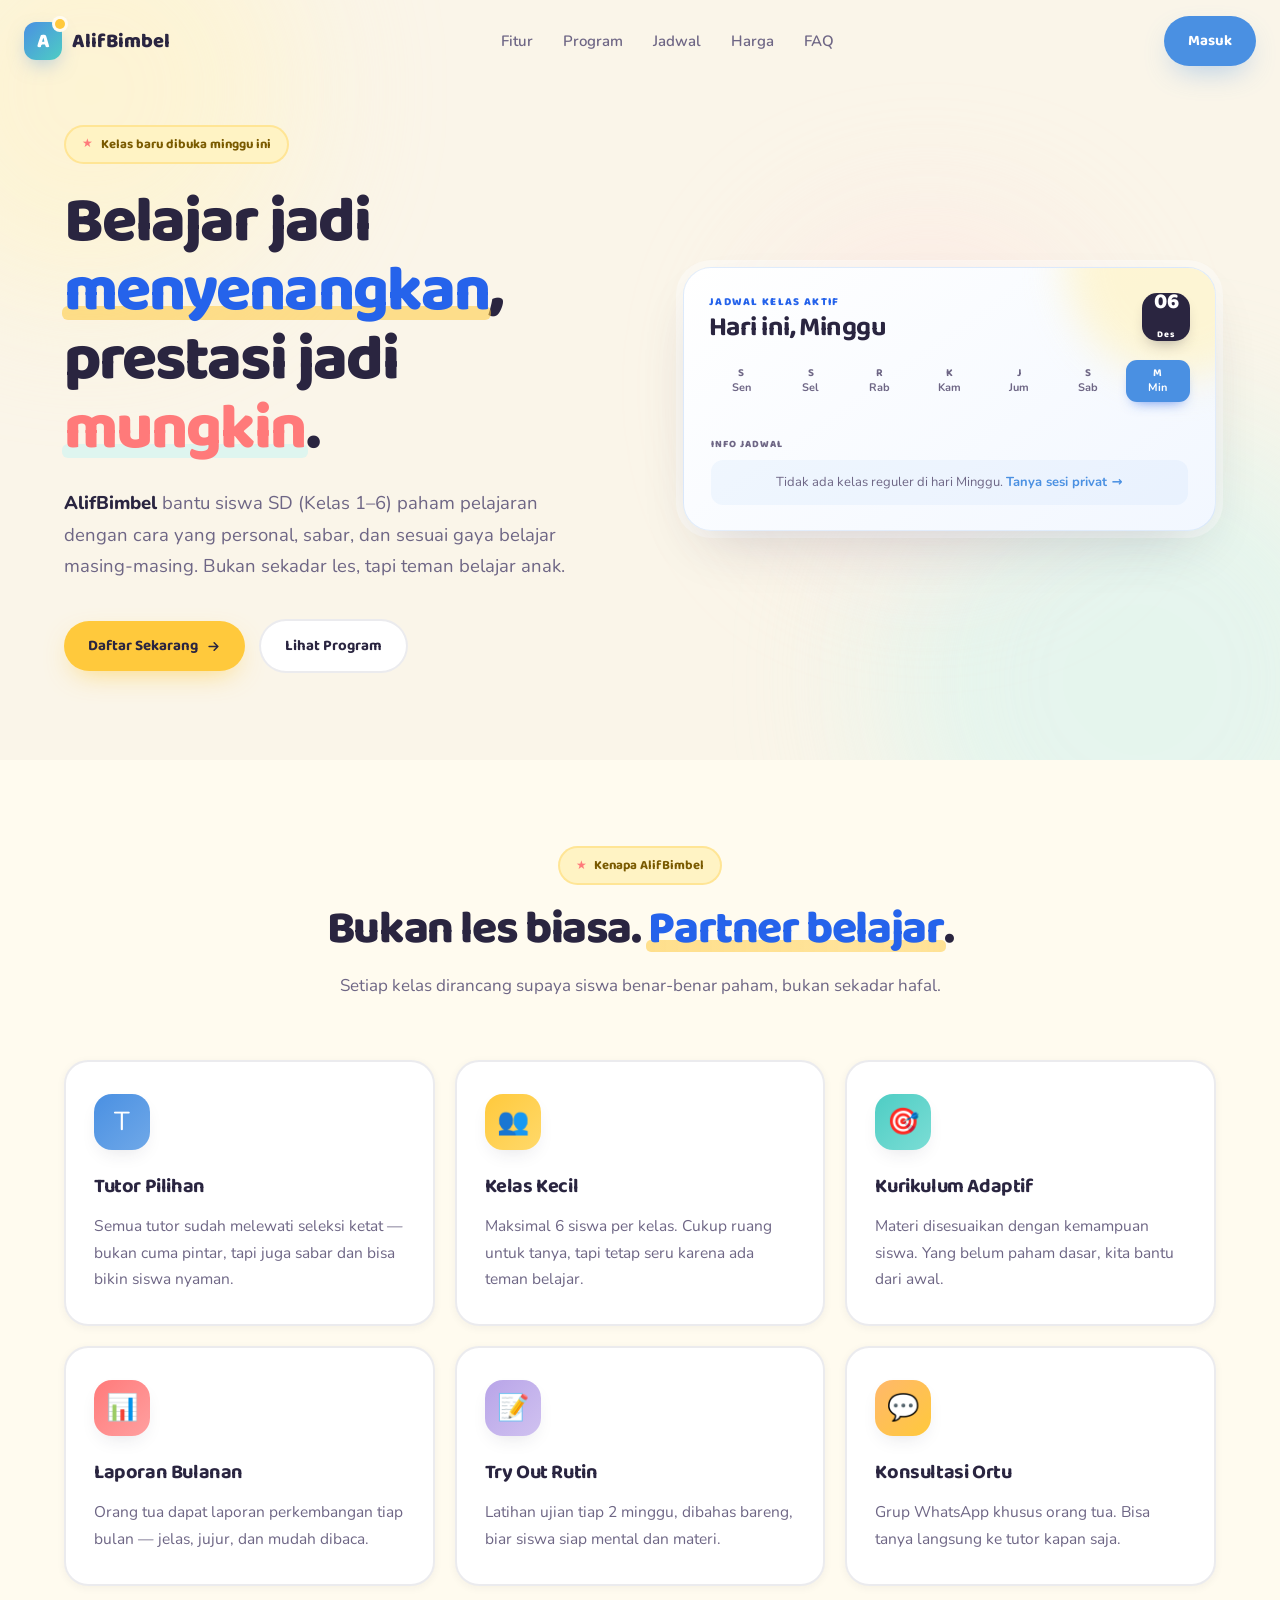
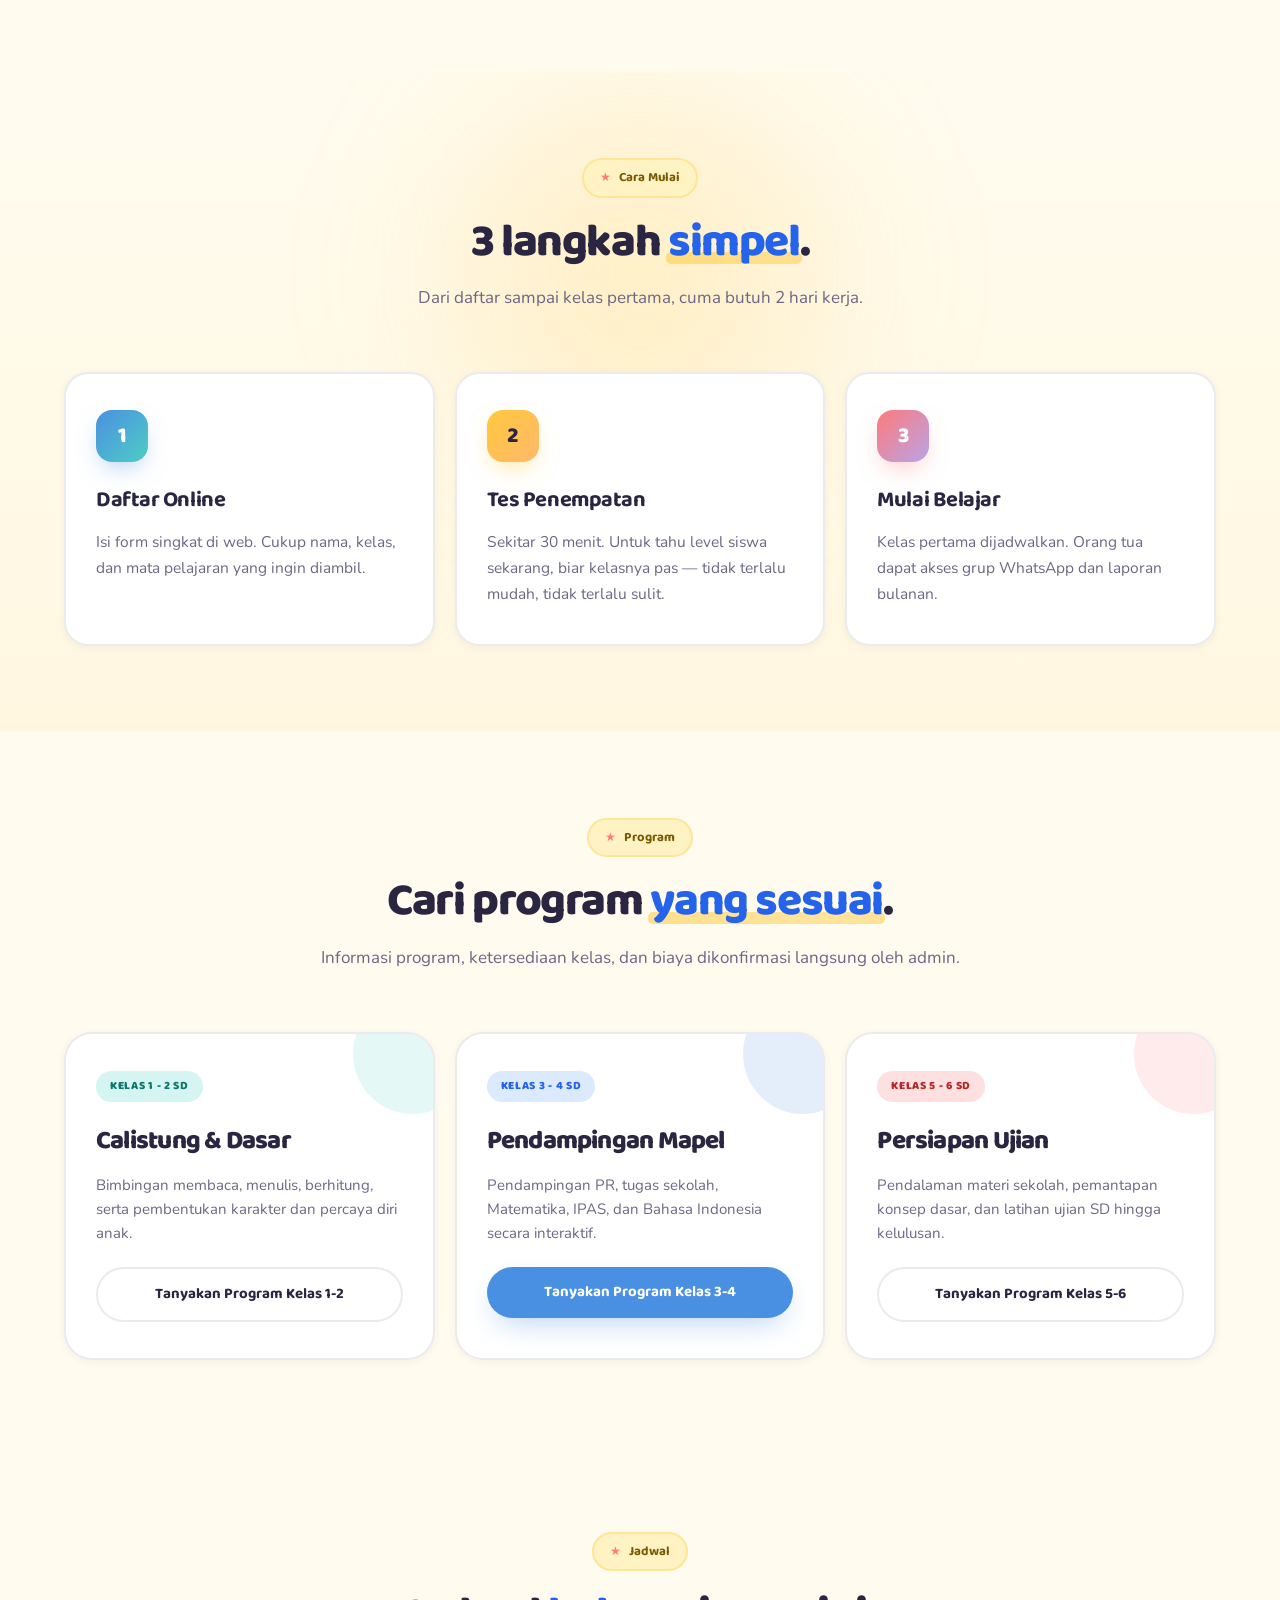
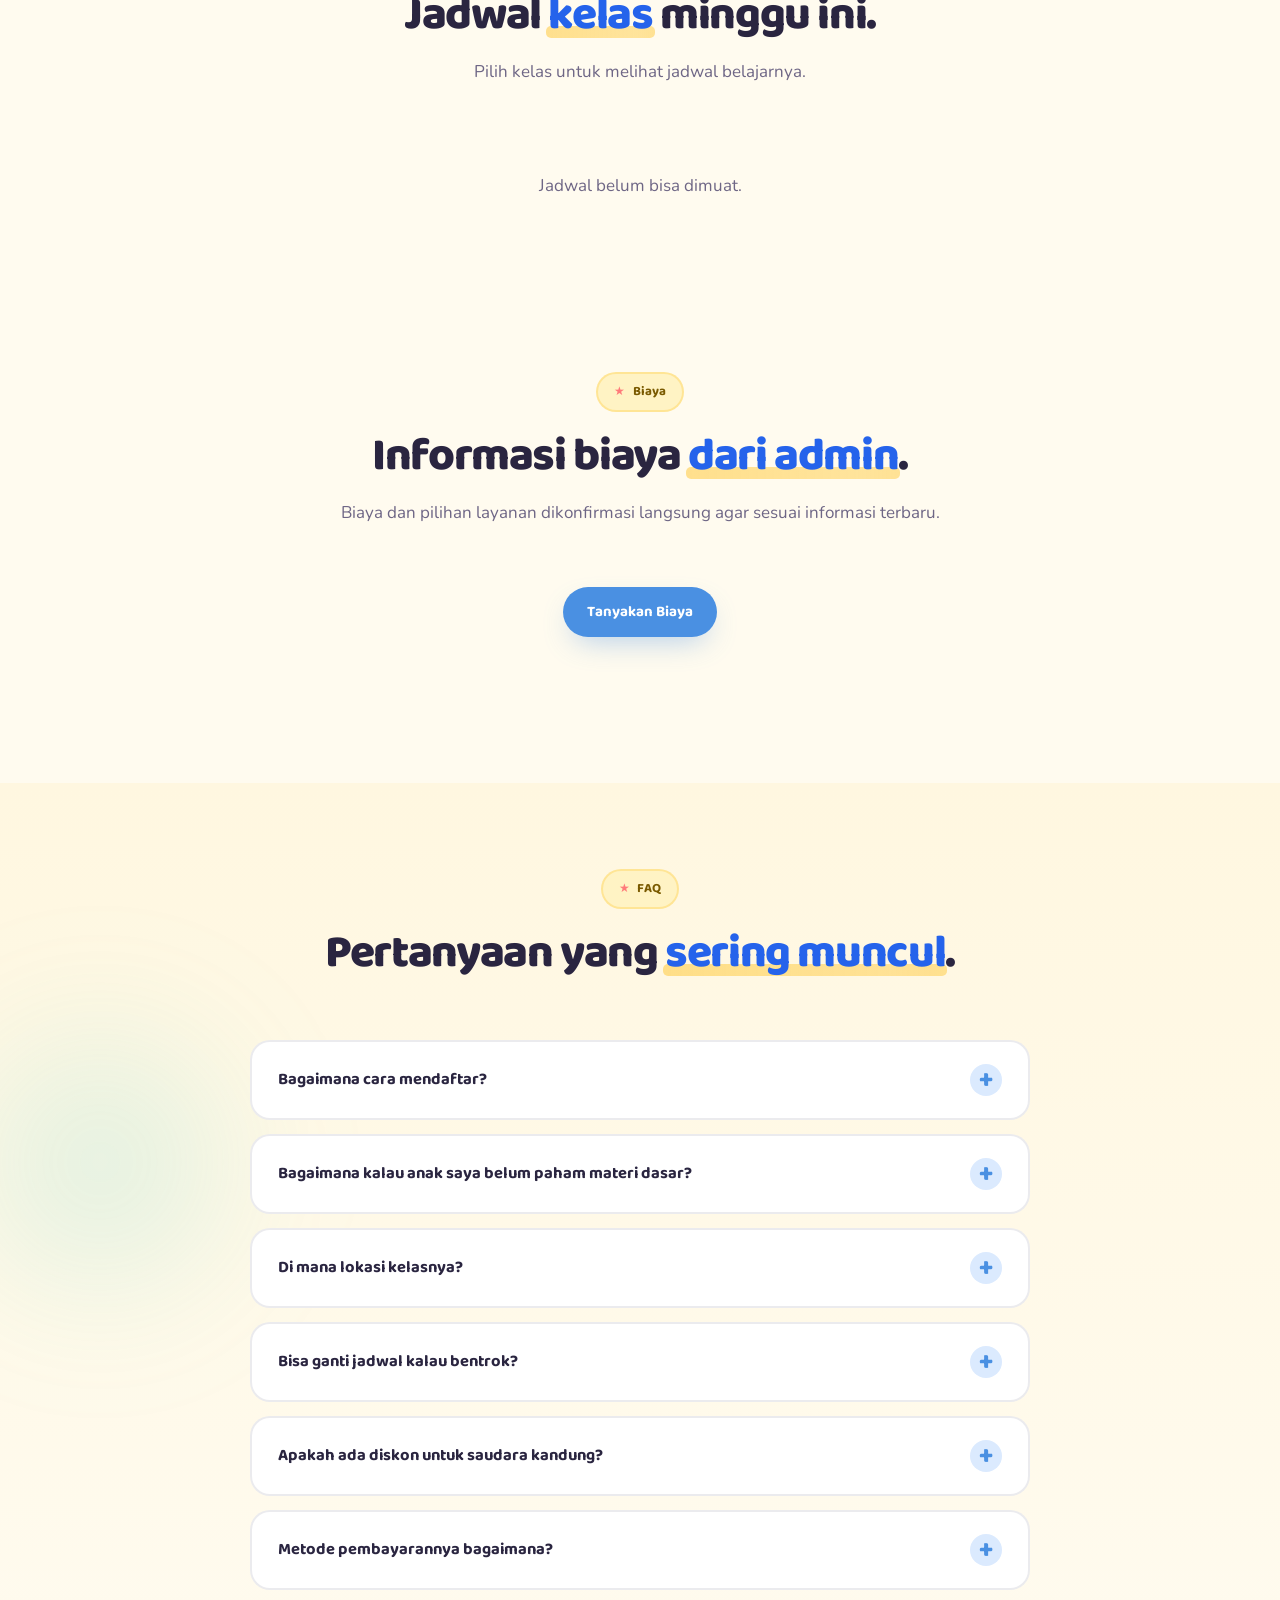
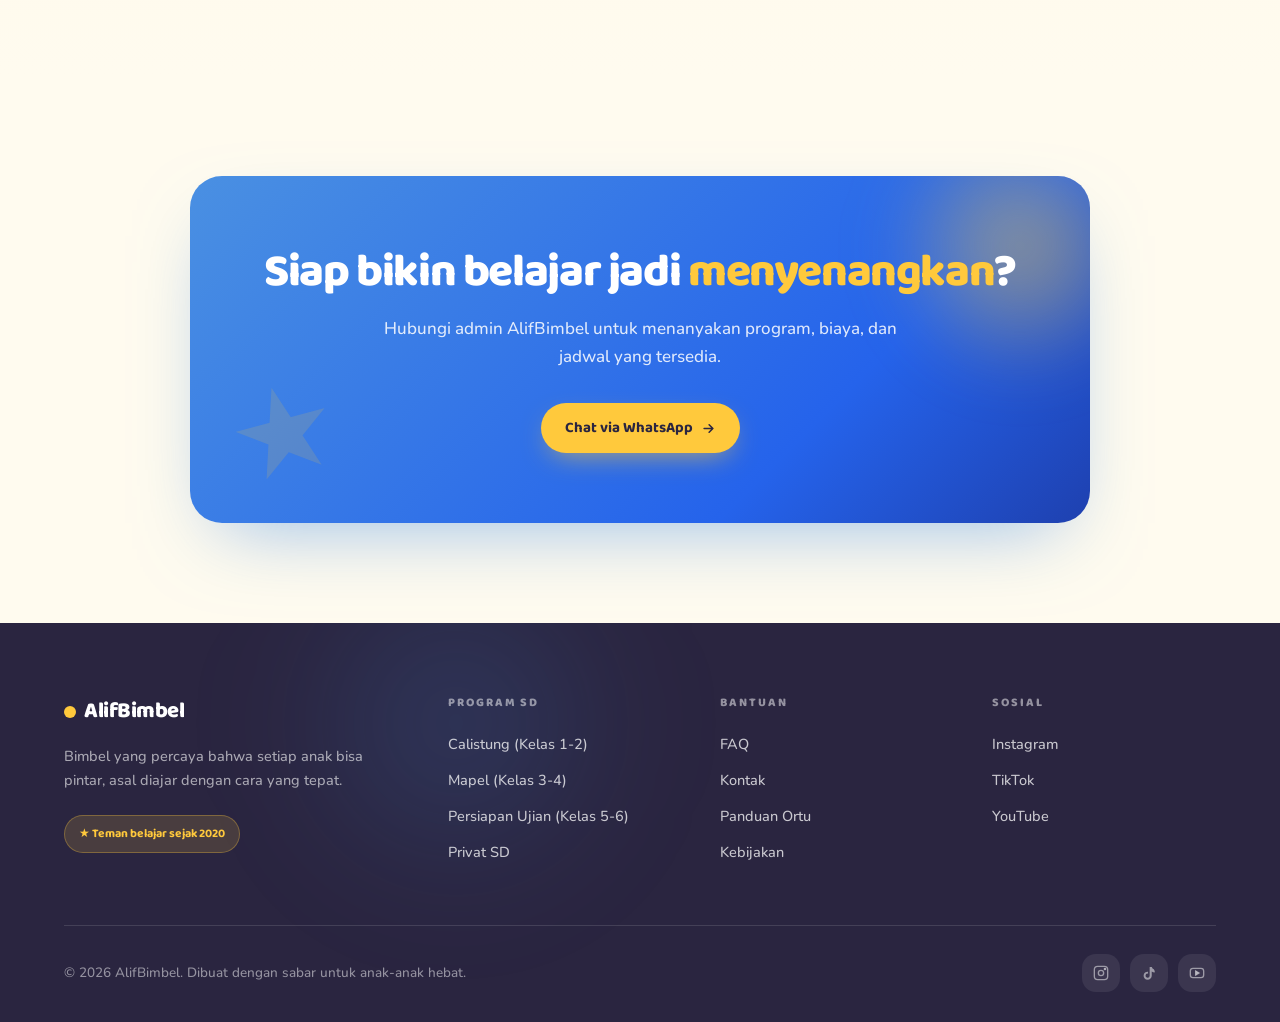
==== index.html @ 23313bc3 "Add files via upload" ====
<!DOCTYPE html>
<html lang="id">
<head>
<meta charset="UTF-8">
<meta name="viewport" content="width=device-width, initial-scale=1.0">
<title>AlifBimbel — Belajar Jadi Menyenangkan, Prestasi Jadi Mungkin</title>
<link rel="preconnect" href="https://fonts.googleapis.com">
<link rel="preconnect" href="https://fonts.gstatic.com" crossorigin>
<link href="https://fonts.googleapis.com/css2?family=Baloo+2:wght@400;500;600;700;800&family=Nunito:wght@400;500;600;700;800&display=swap" rel="stylesheet">
<style>
*{margin:0;padding:0;box-sizing:border-box}
:root{
  --bg:#FFFBEF;
  --ink:#2A2540;
  --muted:#6E6685;
  --line:rgba(42,37,64,.09);
  --blue:#4A90E2;
  --blue-deep:#2563EB;
  --blue-soft:#DBEAFE;
  --yellow:#FFC93C;
  --yellow-soft:#FFF3C4;
  --coral:#FF7A7A;
  --coral-soft:#FFE0E0;
  --mint:#4ECDC4;
  --mint-soft:#D4F5F1;
  --lavender:#B8A4E8;
  --lavender-soft:#EDE5FB;
  --white:#FFFFFF;
  --paper:#FAF5E9;
  --heading:'Baloo 2',system-ui,sans-serif;
  --body:'Nunito',system-ui,sans-serif;
  --shadow-sm:0 2px 8px rgba(42,37,64,.05);
  --shadow-md:0 8px 24px -8px rgba(42,37,64,.12);
  --shadow-lg:0 24px 60px -20px rgba(42,37,64,.2);
  --shadow-pop:0 12px 30px -10px rgba(74,144,226,.45);
  --ease:cubic-bezier(.34,1.56,.64,1);
  --ease-out:cubic-bezier(.22,1,.36,1);
}
html{scroll-behavior:smooth}
body{
  background:var(--bg);color:var(--ink);
  font-family:var(--body);font-size:17px;line-height:1.65;
  -webkit-font-smoothing:antialiased;overflow-x:hidden;
}
img{display:block;max-width:100%;height:auto}
a{color:inherit;text-decoration:none}
button{font-family:inherit;cursor:pointer;border:none;background:none;color:inherit}
h1,h2,h3,h4{font-family:var(--heading);letter-spacing:-.02em}

.wrap{max-width:1200px;margin:0 auto;padding:0 24px}

/* ===== NAV ===== */
.nav{
  position:fixed;top:0;left:0;right:0;z-index:100;
  padding:16px 24px;
  display:flex;align-items:center;justify-content:space-between;
  transition:background .3s, box-shadow .3s, padding .3s;
}
.nav.scrolled{
  background:rgba(255,251,239,.88);
  backdrop-filter:blur(14px);-webkit-backdrop-filter:blur(14px);
  box-shadow:0 1px 0 var(--line);
  padding:12px 24px;
}
.logo{
  display:flex;align-items:center;gap:10px;
  font-family:var(--heading);font-weight:800;font-size:20px;
}
.logo-mark{
  width:38px;height:38px;border-radius:12px;
  background:linear-gradient(135deg,var(--blue),var(--mint));
  color:#fff;
  display:grid;place-items:center;
  font-family:var(--heading);font-weight:800;font-size:20px;
  box-shadow:0 8px 20px -6px rgba(74,144,226,.5);
  position:relative;
}
.logo-mark::after{
  content:'';position:absolute;top:-3px;right:-3px;
  width:10px;height:10px;border-radius:50%;
  background:var(--yellow);
  box-shadow:0 0 0 3px var(--bg);
}
.nav-links{display:flex;gap:30px;font-size:15px;font-weight:600}
.nav-links a{color:var(--muted);transition:color .2s;position:relative}
.nav-links a:hover{color:var(--blue-deep)}
.nav-links a::after{
  content:'';position:absolute;left:0;right:0;bottom:-6px;height:3px;
  background:var(--yellow);border-radius:3px;
  transform:scaleX(0);transform-origin:center;
  transition:transform .3s var(--ease);
}
.nav-links a:hover::after{transform:scaleX(1)}
.nav-actions{display:flex;gap:10px;align-items:center}

.btn{
  display:inline-flex;align-items:center;gap:8px;
  padding:13px 24px;border-radius:100px;
  font-family:var(--heading);font-size:15px;font-weight:700;
  transition:transform .3s var(--ease), box-shadow .3s, background .25s;
  white-space:nowrap;
}
.btn-primary{
  background:var(--blue);color:#fff;
  box-shadow:var(--shadow-pop);
}
.btn-primary:hover{transform:translate3d(0,-3px,0);box-shadow:0 18px 36px -12px rgba(74,144,226,.6)}
.btn-yellow{
  background:var(--yellow);color:var(--ink);
  box-shadow:0 10px 28px -10px rgba(255,201,60,.7);
}
.btn-yellow:hover{transform:translate3d(0,-3px,0);box-shadow:0 18px 36px -12px rgba(255,201,60,.8)}
.btn-ghost{
  background:#fff;color:var(--ink);
  border:2px solid var(--line);
}
.btn-ghost:hover{border-color:var(--blue);color:var(--blue-deep);transform:translate3d(0,-3px,0)}
.btn svg{transition:transform .3s var(--ease)}
.btn:hover svg{transform:translateX(4px)}
.btn-login{font-family:var(--heading);font-size:15px;font-weight:700;color:var(--ink);padding:13px 4px}
.menu-toggle{display:none;font-size:24px}

/* ===== HERO ===== */
.hero{
  padding:140px 0 100px;position:relative;overflow:hidden;background:var(--paper);
}
/* added hero-bg and blob CSS */
.hero-bg{position:absolute;inset:0;overflow:hidden;z-index:0;pointer-events:none;}
.blob{position:absolute;border-radius:50%;filter:blur(70px);opacity:.55;}
.blob.b1{width:420px;height:420px;background:var(--yellow-soft);top:-120px;left:-120px;}
.blob.b2{width:520px;height:520px;background:var(--mint-soft);bottom:-180px;right:-120px;}
.blob.b3{width:320px;height:320px;background:var(--coral-soft);top:30%;right:15%;}
/* removed animated blobs for ticket aesthetic */

.hero-grid{
  position:relative;z-index:1;
  display:grid;grid-template-columns:1.05fr .95fr;
  gap:60px;align-items:center;
}
.eyebrow{
  display:inline-flex;align-items:center;gap:8px;
  padding:7px 16px;border-radius:100px;
  background:var(--yellow-soft);
  color:#7A5A00;
  font-family:var(--heading);font-size:13px;font-weight:700;
  margin-bottom:24px;
  border:2px solid rgba(255,201,60,.35);
}
.eyebrow::before{
  content:'★';color:var(--coral);font-size:12px;
  animation:pulse 2s ease-in-out infinite;
}
@keyframes pulse{0%,100%{transform:scale(1)}50%{transform:scale(1.15)}}
.hero h1{
  font-family:var(--heading);font-weight:800;
  font-size:clamp(38px,5.2vw,64px);
  line-height:1.08;letter-spacing:-.03em;
  margin-bottom:24px;
}
.hero h1 .hl{
  color:var(--blue-deep);position:relative;display:inline-block;
}
.hero h1 .hl::after{
  content:'';position:absolute;left:-2px;right:-2px;bottom:6px;height:14px;
  background:var(--yellow);opacity:.55;border-radius:6px;z-index:-1;
}
.hero h1 .hl2{
  color:var(--coral);position:relative;display:inline-block;
}
.hero h1 .hl2::after{
  content:'';position:absolute;left:-2px;right:-2px;bottom:6px;height:14px;
  background:var(--mint-soft);opacity:.75;border-radius:6px;z-index:-1;
}
.hero-sub{
  font-size:18.5px;color:var(--muted);max-width:520px;
  margin-bottom:36px;line-height:1.7;
}
.hero-sub b{color:var(--ink);font-weight:800}
.hero-cta{display:flex;gap:14px;flex-wrap:wrap;align-items:center}
.hero-trust{
  display:flex;gap:36px;margin-top:44px;flex-wrap:wrap;
}
.hero-trust .item{display:flex;flex-direction:column;gap:4px}
.hero-trust .num{
  font-family:var(--heading);font-size:26px;font-weight:800;
  color:var(--blue-deep);letter-spacing:-.03em;line-height:1;
}
.hero-trust .lbl{font-size:13.5px;color:var(--muted);font-weight:600}

/* style for empty schedule preview */
.schedule-preview__empty{
  padding:12px 16px;
  border-radius:12px;
  background:rgba(74,144,226,.06);
  font-size:13px;
  color:var(--muted);
  text-align:center;
}

.hero-visual{position:relative}
.mockup{
  position:relative;border-radius:28px;overflow:hidden;
  background:linear-gradient(160deg,#fff,#F4F8FF);
  box-shadow:var(--shadow-lg), 0 0 0 1px rgba(74,144,226,.1);
  aspect-ratio:4/5;
  transform:rotate(-2deg);
  transition:transform .6s var(--ease);
}
.mockup:hover{transform:rotate(0deg) translateY(-6px)}
.mockup-top{
  display:flex;gap:8px;padding:16px 20px;
  background:linear-gradient(90deg,#E0F2FE,#F0E5FB);
  border-bottom:1px solid rgba(74,144,226,.12);
}
.mockup-top span{width:12px;height:12px;border-radius:50%}
.mockup-top span:nth-child(1){background:var(--coral)}
.mockup-top span:nth-child(2){background:var(--yellow)}
.mockup-top span:nth-child(3){background:var(--mint)}
.mockup-body{padding:24px}
.mock-row{display:flex;align-items:center;gap:14px;margin-bottom:16px}
.mock-avatar{
  width:44px;height:44px;border-radius:14px;
  background:linear-gradient(135deg,var(--blue),var(--blue-deep));
  flex-shrink:0;
  display:grid;place-items:center;color:#fff;
  font-family:var(--heading);font-weight:800;font-size:18px;
}
.mock-avatar.c2{background:linear-gradient(135deg,var(--yellow),#E0A800)}
.mock-avatar.c3{background:linear-gradient(135deg,var(--mint),#2BA8A0)}
.mock-avatar.c4{background:linear-gradient(135deg,var(--coral),#E05555)}
.mock-lines{flex:1;display:grid;gap:8px}
.mock-line{height:10px;border-radius:5px;background:rgba(42,37,64,.08)}
.mock-line.w-70{width:70%}
.mock-line.w-45{width:45%}
.mock-line.w-90{width:90%}
.mock-card{
  margin-top:20px;padding:18px;border-radius:16px;
  background:#fff;
  border:2px dashed rgba(74,144,226,.25);
  display:grid;gap:10px;
}
.mock-tag{
  display:inline-block;padding:4px 12px;border-radius:100px;
  background:var(--yellow-soft);color:#7A5A00;
  font-family:var(--heading);font-size:11.5px;font-weight:800;
  letter-spacing:.04em;width:fit-content;
}
.mock-progress{
  height:8px;border-radius:4px;background:rgba(42,37,64,.08);
  overflow:hidden;margin-top:4px;
}
.mock-progress i{
  display:block;height:100%;width:72%;
  background:linear-gradient(90deg,var(--mint),var(--blue));
  border-radius:4px;
}
.mock-badge{
  position:absolute;background:#fff;
  padding:14px 18px;border-radius:16px;
  box-shadow:var(--shadow-md);
  display:flex;align-items:center;gap:12px;
  font-family:var(--heading);font-size:14px;font-weight:700;
  border:2px solid var(--line);
}
.mock-badge.b1{top:30px;left:-24px;transform:rotate(-4deg)}
.mock-badge.b2{bottom:50px;right:-24px;transform:rotate(4deg)}
.mock-badge .icon{
  width:34px;height:34px;border-radius:12px;
  background:var(--yellow);color:var(--ink);
  display:grid;place-items:center;font-size:18px;
}
.mock-badge .icon.g{background:var(--mint);color:#fff}
.mock-badge .icon.c{background:var(--coral);color:#fff}

/* ===== HERO SCHEDULE PREVIEW ===== */
.schedule-preview{
  position:relative;isolation:isolate;overflow:hidden;padding:25px;
  border:1px solid rgba(74,144,226,.15);border-radius:28px;
  background:linear-gradient(145deg,#fff 0%,#F2F7FF 100%);
  box-shadow:var(--shadow-lg),0 0 0 7px rgba(255,255,255,.42);
  color:var(--ink);
}
.schedule-preview::before{
  content:'';position:absolute;z-index:-1;width:230px;height:230px;border-radius:50%;
  top:-120px;right:-80px;background:var(--yellow-soft);filter:blur(20px);opacity:.72;
}
.schedule-preview__top{display:flex;justify-content:space-between;align-items:flex-start;margin-bottom:18px}
.schedule-preview__eyebrow{display:block;color:var(--blue-deep);font-family:var(--heading);font-size:11px;font-weight:800;letter-spacing:.12em}
.schedule-preview__top h2{font-size:27px;line-height:1.1;margin-top:2px}
.schedule-preview__date{display:grid;place-items:center;width:48px;height:48px;border-radius:15px;background:var(--ink);color:#fff;font-family:var(--heading);font-weight:800;font-size:22px;line-height:.75;box-shadow:0 8px 16px -8px rgba(42,37,64,.45)}
.schedule-preview__date small{font-size:9px;letter-spacing:.08em}
.schedule-preview__days{display:grid;grid-template-columns:repeat(7,1fr);gap:5px;margin-bottom:18px}
.schedule-preview__days button{display:grid;justify-items:center;gap:3px;padding:7px 2px;border-radius:11px;color:var(--muted);font-size:11px;font-weight:700;line-height:1.1;border:none;background:none;cursor:pointer;transition:all .2s}
.schedule-preview__days button:hover{background:rgba(74,144,226,.12);color:var(--blue-deep)}
.schedule-preview__days b{font-family:var(--heading);font-size:11px}
.schedule-preview__days button.is-today{background:var(--blue);color:#fff;box-shadow:0 7px 14px -8px rgba(37,99,235,.8)}
.schedule-preview__active{display:flex;align-items:center;gap:11px;padding:14px;border-radius:19px;background:linear-gradient(135deg,var(--blue-deep),var(--blue));color:#fff;box-shadow:0 13px 25px -14px rgba(37,99,235,.8);text-decoration:none}
.schedule-preview__active-icon{display:grid;place-items:center;flex:0 0 39px;width:39px;height:39px;border-radius:13px;background:rgba(255,255,255,.18)}
.schedule-preview__active-icon svg{width:21px;height:21px}.schedule-preview__active-copy{min-width:0;display:grid;gap:1px;flex:1}.schedule-preview__active-copy span{font-family:var(--heading);font-size:9px;font-weight:800;letter-spacing:.06em;color:rgba(255,255,255,.82)}
.schedule-preview__active-copy span i{display:inline-block;width:6px;height:6px;margin-right:4px;border-radius:50%;background:#96F4C8;box-shadow:0 0 0 3px rgba(150,244,200,.15);animation:schedulePulse 1.8s ease-in-out infinite}.schedule-preview__active-copy strong{font-family:var(--heading);font-size:16px;line-height:1.08;white-space:nowrap;overflow:hidden;text-overflow:ellipsis}.schedule-preview__active-copy small{font-size:11px;color:rgba(255,255,255,.8);font-weight:600}
.schedule-preview__join{display:grid;place-items:center;flex:0 0 34px;width:34px;height:34px;border-radius:11px;background:#fff;color:var(--blue-deep);transition:transform .25s var(--ease),background .2s}.schedule-preview__join:hover{background:var(--yellow);transform:translateX(2px)}.schedule-preview__join svg{width:18px;height:18px}
.schedule-preview__list{padding:16px 2px 0}.schedule-preview__list>p{font-family:var(--heading);font-size:10px;font-weight:800;letter-spacing:.1em;color:var(--muted);margin-bottom:8px}.schedule-preview__item{display:flex;align-items:center;gap:10px;padding:9px 0;border-top:1px dashed rgba(42,37,64,.13)}
.schedule-preview__item time{width:37px;font-family:var(--heading);font-size:13px;font-weight:800;color:var(--ink)}.schedule-preview__subject{display:grid;place-items:center;width:31px;height:31px;border-radius:10px;font-family:var(--heading);font-size:11px;font-weight:800}.subject-blue{background:var(--blue-soft);color:var(--blue-deep)}.subject-yellow{background:var(--yellow-soft);color:#8C6500}.subject-mint{background:var(--mint-soft);color:#0F766E}.subject-coral{background:var(--coral-soft);color:#B22B2B}.subject-lavender{background:var(--lavender-soft);color:#6D28D9}.schedule-preview__item div{display:grid;line-height:1.15}.schedule-preview__item strong{font-family:var(--heading);font-size:14px}.schedule-preview__item small{font-size:11px;color:var(--muted);font-weight:600;margin-top:2px}
@keyframes schedulePulse{0%,100%{opacity:1;transform:scale(1)}50%{opacity:.62;transform:scale(.72)}}

/* ===== SECTION COMMON ===== */
section{padding:100px 0;position:relative}
.section-head{max-width:680px;margin:0 auto 60px;text-align:center}
.section-head .eyebrow{margin-bottom:18px}
.section-head h2{
  font-family:var(--heading);font-weight:800;
  font-size:clamp(30px,3.8vw,46px);
  line-height:1.15;letter-spacing:-.03em;
}
.section-head h2 .hl{
  color:var(--blue-deep);position:relative;display:inline-block;
}
.section-head h2 .hl::after{
  content:'';position:absolute;left:-2px;right:-2px;bottom:4px;height:12px;
  background:var(--yellow);opacity:.55;border-radius:5px;z-index:-1;
}
.section-head p{color:var(--muted);margin-top:16px;font-size:17px}

/* ===== TRUST BAR ===== */
.trust{padding:20px 0 80px}
.trust-label{
  font-family:var(--heading);font-size:13px;
  letter-spacing:.16em;text-transform:uppercase;
  color:var(--muted);font-weight:700;
  text-align:center;margin-bottom:26px;
}
.trust-inner{
  display:flex;flex-wrap:wrap;justify-content:center;align-items:center;
  gap:16px;
}
.trust-item{
  padding:10px 20px;border-radius:100px;
  background:#fff;border:2px solid var(--line);
  font-family:var(--heading);font-size:14.5px;font-weight:700;
  color:var(--muted);
  transition:transform .3s var(--ease), border-color .2s, color .2s;
}
.trust-item:hover{
  transform:translateY(-4px);
  border-color:var(--yellow);
  color:var(--ink);
}

/* ===== FITUR ===== */
.features-grid{
  display:grid;grid-template-columns:repeat(3,1fr);gap:24px;
}
.feature{
  padding:32px 28px;border-radius:24px;
  background:#fff;border:2px solid var(--line);
  box-shadow:var(--shadow-sm);
  transition:transform .4s var(--ease), box-shadow .4s, border-color .3s;
  position:relative;
}
.feature:hover{
  transform:translate3d(0,-8px,0);
  box-shadow:var(--shadow-md);
  border-color:transparent;
}
.feature:nth-child(1):hover{border-color:var(--blue)}
.feature:nth-child(2):hover{border-color:var(--yellow)}
.feature:nth-child(3):hover{border-color:var(--mint)}
.feature:nth-child(4):hover{border-color:var(--coral)}
.feature:nth-child(5):hover{border-color:var(--lavender)}
.feature:nth-child(6):hover{border-color:var(--yellow)}
.f-icon{
  width:56px;height:56px;border-radius:18px;
  display:grid;place-items:center;
  font-size:26px;margin-bottom:20px;
  box-shadow:0 8px 20px -8px rgba(42,37,64,.15);
}
.f-icon.i1{background:linear-gradient(135deg,var(--blue),#6FA8E8);color:#fff}
.f-icon.i2{background:linear-gradient(135deg,var(--yellow),#FFD96A);color:var(--ink)}
.f-icon.i3{background:linear-gradient(135deg,var(--mint),#7BDDD5);color:#fff}
.f-icon.i4{background:linear-gradient(135deg,var(--coral),#FFA0A0);color:#fff}
.f-icon.i5{background:linear-gradient(135deg,var(--lavender),#D0C2F0);color:#fff}
.f-icon.i6{background:linear-gradient(135deg,#FFB86B,var(--yellow));color:var(--ink)}
.feature h3{
  font-family:var(--heading);font-weight:700;
  font-size:20px;letter-spacing:-.02em;margin-bottom:10px;
}
.feature p{color:var(--muted);font-size:15.5px;line-height:1.7}

/* ===== CARA KERJA ===== */
.how{background:linear-gradient(180deg,#FFFBEF,#FFF7E0);position:relative;overflow:hidden}
.how::before{
  content:'';position:absolute;top:-100px;left:50%;transform:translateX(-50%);
  width:600px;height:600px;border-radius:50%;
  background:radial-gradient(circle,rgba(255,201,60,.25),transparent 65%);
  filter:blur(60px);pointer-events:none;
}
.how-grid{
  display:grid;grid-template-columns:repeat(3,1fr);gap:32px;
  position:relative;z-index:1;
}
.how-step{
  background:#fff;border-radius:24px;padding:36px 30px;
  border:2px solid var(--line);position:relative;
  box-shadow:var(--shadow-sm);
  transition:transform .4s var(--ease), box-shadow .4s, border-color .3s;
}
.how-step:hover{transform:translate3d(0,-6px,0);box-shadow:var(--shadow-md);border-color:var(--yellow)}
.step-num{
  display:inline-grid;place-items:center;
  width:52px;height:52px;border-radius:16px;
  background:linear-gradient(135deg,var(--blue),var(--mint));
  color:#fff;
  font-family:var(--heading);font-weight:800;font-size:22px;
  margin-bottom:20px;
  box-shadow:0 10px 24px -8px rgba(74,144,226,.5);
}
.how-step:nth-child(2) .step-num{background:linear-gradient(135deg,var(--yellow),#FFB86B);color:var(--ink);box-shadow:0 10px 24px -8px rgba(255,201,60,.6)}
.how-step:nth-child(3) .step-num{background:linear-gradient(135deg,var(--coral),var(--lavender));box-shadow:0 10px 24px -8px rgba(255,122,122,.5)}
.how-step h3{
  font-family:var(--heading);font-weight:700;
  font-size:22px;letter-spacing:-.02em;margin-bottom:10px;
}
.how-step p{color:var(--muted);font-size:15.5px;line-height:1.7}

/* ===== PROGRAM ===== */
.programs-grid{
  display:grid;grid-template-columns:repeat(3,1fr);gap:24px;
}
.program{
  padding:36px 30px;border-radius:28px;
  background:#fff;
  border:2px solid var(--line);
  box-shadow:var(--shadow-sm);
  transition:transform .4s var(--ease), box-shadow .4s, border-color .3s;
  position:relative;overflow:hidden;
}
.program:hover{transform:translate3d(0,-8px,0);box-shadow:var(--shadow-lg)}
.program:nth-child(1):hover{border-color:var(--mint)}
.program:nth-child(2):hover{border-color:var(--blue)}
.program:nth-child(3):hover{border-color:var(--coral)}
.program::before{
  content:'';position:absolute;top:-40px;right:-40px;
  width:120px;height:120px;border-radius:50%;
  opacity:.15;transition:opacity .4s, transform .4s;
}
.program:nth-child(1)::before{background:var(--mint)}
.program:nth-child(2)::before{background:var(--blue)}
.program:nth-child(3)::before{background:var(--coral)}
.program:hover::before{opacity:.25;transform:scale(1.2)}
.program-tag{
  display:inline-block;padding:6px 14px;border-radius:100px;
  font-family:var(--heading);font-size:11.5px;font-weight:800;
  letter-spacing:.06em;margin-bottom:18px;
}
.program:nth-child(1) .program-tag{background:var(--mint-soft);color:#0F766E}
.program:nth-child(2) .program-tag{background:var(--blue-soft);color:var(--blue-deep)}
.program:nth-child(3) .program-tag{background:var(--coral-soft);color:#B22B2B}
.program h3{
  font-family:var(--heading);font-weight:800;
  font-size:26px;letter-spacing:-.03em;margin-bottom:10px;
}
.program .desc{color:var(--muted);font-size:15px;margin-bottom:22px;line-height:1.6}
.program ul{list-style:none;display:grid;gap:12px;margin-bottom:24px}
.program li{
  color:var(--muted);font-size:15px;
  display:flex;gap:10px;align-items:flex-start;
  font-weight:600;
}
.program li::before{
  content:'✓';font-weight:800;flex-shrink:0;
  width:22px;height:22px;border-radius:50%;
  display:grid;place-items:center;font-size:12px;
  color:#fff;background:var(--mint);
}
.program:nth-child(2) li::before{background:var(--blue)}
.program:nth-child(3) li::before{background:var(--coral)}
.program .price{
  font-family:var(--heading);font-weight:800;
  font-size:24px;color:var(--ink);letter-spacing:-.03em;
  padding-top:22px;border-top:2px dashed var(--line);
  margin-bottom:20px;
}
.program .price small{font-size:14px;color:var(--muted);font-weight:600}
.program .btn{justify-content:center;width:100%}

/* ===== HARGA ===== */
.pricing-grid{
  display:grid;grid-template-columns:repeat(3,1fr);gap:24px;
  align-items:stretch;
}
.price-card{
  padding:36px 30px;border-radius:28px;
  background:#fff;border:2px solid var(--line);
  display:flex;flex-direction:column;
  transition:transform .4s var(--ease), box-shadow .4s, border-color .3s;
  position:relative;
}
.price-card:hover{transform:translate3d(0,-8px,0);box-shadow:var(--shadow-md)}
.price-card.pop{
  border-color:var(--yellow);
  box-shadow:0 20px 50px -20px rgba(255,201,60,.5);
  transform:scale(1.04);
  background:linear-gradient(180deg,#fff,#FFFBEF);
}
.price-card.pop:hover{transform:scale(1.04) translate3d(0,-8px,0)}
.pop-tag{
  position:absolute;top:-15px;left:50%;transform:translateX(-50%);
  padding:8px 18px;border-radius:100px;
  background:var(--coral);color:#fff;
  font-family:var(--heading);font-size:11.5px;font-weight:800;
  letter-spacing:.1em;text-transform:uppercase;
  box-shadow:0 8px 20px -6px rgba(255,122,122,.5);
}
.price-card h3{
  font-family:var(--heading);font-weight:800;
  font-size:22px;margin-bottom:6px;
}
.price-card .who{font-size:14px;color:var(--muted);margin-bottom:24px;font-weight:600}
.price-amount{
  font-family:var(--heading);font-size:40px;font-weight:800;
  color:var(--blue-deep);letter-spacing:-.04em;line-height:1;
  margin-bottom:6px;
  display:flex;align-items:baseline;gap:4px;
}
.price-amount small{font-size:16px;font-weight:700;color:var(--muted)}
.price-period{font-size:14px;color:var(--muted);margin-bottom:26px;font-weight:600}
.price-card ul{list-style:none;display:grid;gap:14px;margin-bottom:28px;flex:1}
.price-card li{
  color:var(--muted);font-size:15px;
  display:flex;gap:12px;align-items:flex-start;
  font-weight:600;
}
.price-card li::before{
  content:'✓';font-weight:800;flex-shrink:0;
  width:22px;height:22px;border-radius:50%;
  display:grid;place-items:center;font-size:12px;
  color:#fff;background:var(--blue);
}
.price-card.pop li::before{background:var(--yellow);color:var(--ink)}
.price-card .btn{justify-content:center;width:100%}

/* ===== FAQ ===== */
.faq{background:linear-gradient(180deg,#FFF7E0,#FFFBEF);position:relative;overflow:hidden}
.faq::before{
  content:'';position:absolute;top:20%;left:-100px;
  width:400px;height:400px;border-radius:50%;
  background:radial-gradient(circle,rgba(78,205,196,.2),transparent 65%);
  filter:blur(60px);pointer-events:none;
}
.faq-list{max-width:780px;margin:0 auto;display:grid;gap:14px;position:relative;z-index:1}
.faq-item{
  background:#fff;border-radius:20px;
  border:2px solid var(--line);overflow:hidden;
  transition:box-shadow .3s, border-color .3s;
}
.faq-item[open]{box-shadow:var(--shadow-md);border-color:var(--yellow)}
.faq-item summary{
  padding:22px 26px;cursor:pointer;
  font-family:var(--heading);font-weight:700;font-size:16.5px;
  display:flex;align-items:center;justify-content:space-between;
  gap:16px;list-style:none;
  color:var(--ink);
}
.faq-item summary::-webkit-details-marker{display:none}
.faq-item summary::after{
  content:'+';font-family:var(--heading);font-weight:800;
  font-size:26px;color:var(--blue);line-height:1;
  transition:transform .3s var(--ease);
  flex-shrink:0;
  width:32px;height:32px;border-radius:50%;
  display:grid;place-items:center;
  background:var(--blue-soft);
}
.faq-item[open] summary::after{
  transform:rotate(45deg);
  background:var(--yellow);color:var(--ink);
}
.faq-answer{
  padding:0 26px 24px;
  color:var(--muted);font-size:15.5px;line-height:1.75;
}

/* ===== CTA AKHIR ===== */
.cta-final{padding:100px 0}
.cta-box{
  max-width:900px;margin:0 auto;text-align:center;
  padding:70px 40px;border-radius:32px;
  background:linear-gradient(135deg,var(--blue),var(--blue-deep) 70%,#1E40AF);
  color:#fff;position:relative;overflow:hidden;
  box-shadow:0 30px 80px -30px rgba(74,144,226,.6);
}
.cta-box::before{
  content:'';position:absolute;top:-80px;right:-80px;
  width:300px;height:300px;border-radius:50%;
  background:radial-gradient(circle,rgba(255,201,60,.5),transparent 65%);
  filter:blur(30px);
}
.cta-box::after{
  content:'★';position:absolute;bottom:-10px;left:40px;
  font-size:120px;color:var(--yellow);opacity:.15;font-weight:800;
  transform:rotate(-15deg);
}
.cta-box h2{
  font-family:var(--heading);font-weight:800;
  font-size:clamp(30px,3.8vw,46px);
  line-height:1.15;letter-spacing:-.03em;margin-bottom:16px;
  position:relative;z-index:1;
}
.cta-box h2 .hl{
  color:var(--yellow);position:relative;
}
.cta-box p{
  color:rgba(255,255,255,.85);max-width:520px;
  margin:0 auto 32px;font-size:17px;
  position:relative;z-index:1;
  font-weight:500;
}
.cta-box .btn{position:relative;z-index:1}

/* ===== FOOTER ===== */
footer{
  background:var(--ink);color:#fff;
  padding:70px 0 30px;
  position:relative;overflow:hidden;
}
footer::before{
  content:'';position:absolute;top:-100px;left:20%;
  width:400px;height:400px;border-radius:50%;
  background:radial-gradient(circle,rgba(74,144,226,.2),transparent 65%);
  filter:blur(60px);pointer-events:none;
}
.footer-grid{
  display:grid;grid-template-columns:1.5fr 1fr 1fr 1fr;gap:48px;
  padding-bottom:48px;border-bottom:1px solid rgba(255,255,255,.12);
  position:relative;z-index:1;
}
.footer-brand h3{
  font-family:var(--heading);font-weight:800;
  font-size:22px;margin-bottom:14px;
  display:flex;align-items:center;gap:8px;
}
.footer-brand h3::before{
  content:'';width:12px;height:12px;border-radius:50%;
  background:var(--yellow);
}
.footer-brand p{
  color:rgba(255,255,255,.6);font-size:14.5px;
  line-height:1.7;max-width:300px;margin-bottom:22px;
  font-weight:500;
}
.footer-stamp{
  display:inline-flex;align-items:center;gap:8px;
  padding:8px 14px;border-radius:100px;
  background:rgba(255,201,60,.15);
  border:1px solid rgba(255,201,60,.3);
  font-family:var(--heading);font-size:12px;font-weight:700;
  color:var(--yellow);
}
.footer-col h4{
  font-family:var(--heading);font-size:12px;
  letter-spacing:.16em;text-transform:uppercase;
  color:rgba(255,255,255,.5);margin-bottom:20px;font-weight:800;
}
.footer-col a{
  display:block;font-size:14.5px;color:rgba(255,255,255,.75);
  margin-bottom:12px;
  transition:color .2s, transform .25s var(--ease);
  font-weight:500;
}
.footer-col a:hover{color:var(--yellow);transform:translateX(4px)}
.footer-bottom{
  padding-top:28px;display:flex;justify-content:space-between;
  align-items:center;gap:16px;flex-wrap:wrap;
  font-size:13.5px;color:rgba(255,255,255,.5);
  position:relative;z-index:1;
  font-weight:500;
}
.socials{display:flex;gap:10px}
.socials a{
  width:38px;height:38px;border-radius:14px;
  display:grid;place-items:center;
  background:rgba(255,255,255,.08);
  transition:transform .3s var(--ease), background .25s;
}
.socials a:hover{transform:translateY(-3px);background:var(--yellow);color:var(--ink)}

/* ===== REVEAL ===== */
.reveal{
  opacity:0;transform:translate3d(0,32px,0);
  transition:opacity .65s var(--ease-out), transform .65s var(--ease-out);
  will-change:transform,opacity;
}
.reveal.in{opacity:1;transform:translate3d(0,0,0)}
.reveal.done{will-change:auto;transition:none}

/* ===== ENHANCED ANIMATIONS ===== */
@keyframes heroFloat{
  0%,100%{transform:translateY(0) rotate(-1deg)}
  50%{transform:translateY(-8px) rotate(0deg)}
}
@keyframes blob1{
  0%,100%{transform:scale(1) translate(0,0)}
  33%{transform:scale(1.08) translate(18px,-12px)}
  66%{transform:scale(.95) translate(-10px,8px)}
}
@keyframes blob2{
  0%,100%{transform:scale(1) translate(0,0)}
  33%{transform:scale(.92) translate(-14px,10px)}
  66%{transform:scale(1.06) translate(12px,-8px)}
}
@keyframes countUp{
  from{opacity:0;transform:translateY(12px) scale(.9)}
  to{opacity:1;transform:translateY(0) scale(1)}
}
@keyframes shimmer{
  0%{background-position:-200% center}
  100%{background-position:200% center}
}
@keyframes starPop{
  0%{transform:scale(0) rotate(-20deg);opacity:0}
  60%{transform:scale(1.2) rotate(5deg);opacity:1}
  100%{transform:scale(1) rotate(0);opacity:1}
}
.hero-bg .b1{animation:blob1 12s ease-in-out infinite}
.hero-bg .b2{animation:blob2 15s ease-in-out infinite}
.hero-bg .b3{animation:blob2 18s ease-in-out infinite reverse}
.hero-trust .num{
  animation:countUp .6s var(--ease) both;
}
.hero-trust .item:nth-child(2) .num{animation-delay:.1s}
.hero-trust .item:nth-child(3) .num{animation-delay:.2s}
.section-head .eyebrow::before{animation:starPop .5s var(--ease) both}

/* shimmer on highlight underlines */
.hl::after,.hl2::after,.section-head h2 .hl::after{
  background:linear-gradient(90deg,
    var(--yellow) 0%,
    rgba(255,201,60,.85) 40%,
    var(--yellow) 60%,
    rgba(255,201,60,.7) 100%
  );
  background-size:200% auto;
  animation:shimmer 3s linear infinite;
}

/* feature card stagger */
.feature:nth-child(1){transition-delay:0s}
.feature:nth-child(2){transition-delay:.05s}
.feature:nth-child(3){transition-delay:.1s}
.feature:nth-child(4){transition-delay:.15s}
.feature:nth-child(5){transition-delay:.2s}
.feature:nth-child(6){transition-delay:.25s}

/* how-step stagger */
.how-step:nth-child(1){transition-delay:0s}
.how-step:nth-child(2){transition-delay:.08s}
.how-step:nth-child(3){transition-delay:.16s}

/* program stagger */
.program:nth-child(1){transition-delay:0s}
.program:nth-child(2){transition-delay:.06s}
.program:nth-child(3){transition-delay:.12s}

/* price-card pop pulse enhanced */
@keyframes softPop{
  0%,100%{box-shadow:0 20px 50px -20px rgba(255,201,60,.5),0 0 0 0 rgba(255,201,60,.0)}
  50%{box-shadow:0 28px 60px -18px rgba(255,201,60,.62),0 0 0 6px rgba(255,201,60,.06)}
}

/* step-num entrance */
.how-step .step-num{
  transition:transform .4s var(--ease), box-shadow .4s;
}
.how-step:hover .step-num{
  transform:rotate(-8deg) scale(1.08) translateY(-3px);
  box-shadow:0 14px 30px -8px rgba(74,144,226,.55);
}

/* FAQ smooth open animation */
.faq-answer{
  animation:fadeDown .3s var(--ease-out);
}
@keyframes fadeDown{
  from{opacity:0;transform:translateY(-6px)}
  to{opacity:1;transform:translateY(0)}
}

/* CTA box star float */
.cta-box::after{
  animation:logoFloat 6s ease-in-out infinite;
}

/* trust items hover ripple */
.trust-item{position:relative;overflow:hidden;isolation:isolate}
.trust-item::after{
  content:'';position:absolute;inset:0;border-radius:inherit;
  background:radial-gradient(circle at var(--mx,50%) var(--my,50%),rgba(74,144,226,.12),transparent 55%);
  opacity:0;transition:opacity .2s;
}
.trust-item:hover::after{opacity:1}

/* ===== RESPONSIVE ===== */
@media(max-width:900px){
  .hero-grid{grid-template-columns:1fr;gap:50px}
  .hero-visual{max-width:480px;margin:0 auto;width:100%}
  .features-grid, .how-grid, .programs-grid, .pricing-grid{
    grid-template-columns:1fr;
  }
  .footer-grid{grid-template-columns:1fr 1fr;gap:36px}
  .nav-links{display:none}
  .menu-toggle{display:block}
  .mock-badge{display:none}
  .mockup{transform:rotate(0)}
  .price-card.pop{transform:none}
  .price-card.pop:hover{transform:translate3d(0,-8px,0)}
}
@media(max-width:520px){
  .hero{padding:110px 0 60px}
  section{padding:70px 0}
  .wrap{padding:0 20px}
  .hero-trust{gap:20px}
  .hero-trust .num{font-size:22px}
  .footer-grid{grid-template-columns:1fr;gap:32px}
  .cta-box{padding:50px 24px}
}
@media (prefers-reduced-motion: reduce){
  *{animation-duration:.01ms!important;transition-duration:.01ms!important}
  .reveal{opacity:1;transform:none}
}

/* =========================================================
   PROMAX RESPONSIVE UI/UX — LANDING
   Landscape feel on desktop/tablet, adaptive portrait on phone
   ========================================================= */
:root{
  --ui-ease:cubic-bezier(.22,1,.36,1);
  --ui-spring:cubic-bezier(.34,1.56,.64,1);
}
body{overflow-x:hidden}
button,a,.feature,.program,.price-card,.how-step,.faq-item,.mockup{
  -webkit-tap-highlight-color:transparent;
}
button:focus-visible,a:focus-visible,input:focus-visible,summary:focus-visible{
  outline:3px solid rgba(74,144,226,.25);outline-offset:3px;
}
.hero{min-height:min(760px,100svh);display:flex;align-items:center}
.hero-grid{width:100%}
.hero-visual{min-width:0}
.mockup{will-change:transform}
.mockup::after{
  content:"";position:absolute;inset:0;pointer-events:none;
  background:linear-gradient(115deg,transparent 35%,rgba(255,255,255,.32) 50%,transparent 65%);
  transform:translateX(-130%);transition:transform .9s var(--ui-ease);
}
.mockup:hover::after{transform:translateX(130%)}
.feature,.program,.price-card,.how-step{will-change:transform}
.feature::after,.program::after,.price-card::after,.how-step::after{
  content:"";position:absolute;inset:0;border-radius:inherit;pointer-events:none;
  background:radial-gradient(circle at var(--mx,50%) var(--my,50%),rgba(74,144,226,.07),transparent 30%);
  opacity:0;transition:opacity .25s;
}
.feature:hover::after,.program:hover::after,.price-card:hover::after,.how-step:hover::after{opacity:1}
.btn{position:relative;overflow:hidden;isolation:isolate}
.btn::after{
  content:"";position:absolute;inset:-40%;
  background:linear-gradient(105deg,transparent 40%,rgba(255,255,255,.34) 50%,transparent 60%);
  transform:translateX(-120%) rotate(8deg);
  transition:transform .7s var(--ui-ease);pointer-events:none;
}
.btn:hover::after{transform:translateX(120%) rotate(8deg)}
.btn:active{transform:translateY(1px) scale(.985)!important}
.nav-links a{transition:color .2s,transform .25s var(--ui-ease)}
.nav-links a:hover{transform:translateY(-1px)}
.logo-mark{animation:logoFloat 4s ease-in-out infinite}
@keyframes logoFloat{0%,100%{transform:translateY(0)}50%{transform:translateY(-2px)}}
.hero-bg .blob{will-change:transform}
.hero-visual .mock-badge{animation:badgeFloat 4.5s ease-in-out infinite}
.hero-visual .mock-badge.b2{animation-delay:-2s}
@keyframes badgeFloat{0%,100%{transform:translateY(0) rotate(-4deg)}50%{transform:translateY(-5px) rotate(-3deg)}}
.hero-visual .mock-badge.b2{animation-name:badgeFloat2}
@keyframes badgeFloat2{0%,100%{transform:translateY(0) rotate(4deg)}50%{transform:translateY(-5px) rotate(3deg)}}
.f-icon,.step-num{transition:transform .35s var(--ui-spring)}
.feature:hover .f-icon,.how-step:hover .step-num{transform:translateY(-3px) rotate(-3deg) scale(1.04)}
.program li{transition:transform .25s var(--ui-ease)}
.program li:hover{transform:translateX(3px)}
.price-card.pop{animation:softPop 5s ease-in-out infinite}
@keyframes softPop{0%,100%{box-shadow:0 20px 50px -20px rgba(255,201,60,.5)}50%{box-shadow:0 24px 58px -18px rgba(255,201,60,.58)}}
@media (min-width:901px){
  .hero{padding-top:116px;padding-bottom:78px}
  .hero-grid{grid-template-columns:minmax(0,1.02fr) minmax(420px,.98fr);gap:clamp(32px,5vw,72px)}
  .mockup{aspect-ratio:16/10;transform:rotate(-1deg)}
  .mockup-body{padding:22px}
  section{padding:86px 0}
  .features-grid,.how-grid,.programs-grid,.pricing-grid{gap:20px}
}
@media (min-width:681px) and (max-width:1100px){
  .wrap{padding:0 22px}
  .nav{padding:12px 20px}
  .nav-links{gap:18px;font-size:13px}
  .hero{padding:112px 0 72px}
  .hero-grid{grid-template-columns:1fr 1fr;gap:28px}
  .hero h1{font-size:clamp(34px,5vw,48px)}
  .hero-sub{font-size:16px;margin-bottom:26px}
  .hero-trust{gap:20px;margin-top:30px}
  .hero-visual .mock-badge{padding:10px 12px;font-size:12px}
  .hero-visual .mock-badge.b1{left:-10px}
  .hero-visual .mock-badge.b2{right:-10px}
  section{padding:72px 0}
  .features-grid,.how-grid,.programs-grid,.pricing-grid{grid-template-columns:repeat(2,minmax(0,1fr))}
  .how-step:last-child,.program:last-child,.price-card:last-child{grid-column:1/-1;width:calc(50% - 10px);justify-self:center}
}
@media (max-width:680px){
  .wrap{padding:0 15px}
  .nav{padding:10px 14px}
  .nav.scrolled{padding:8px 14px}
  .logo{font-size:17px}
  .logo-mark{width:34px;height:34px;border-radius:10px;font-size:17px}
  .nav-links{display:none}
  .nav-actions .btn-login{display:none}
  .menu-toggle{display:block;width:40px;height:40px;border-radius:12px;background:#fff;box-shadow:var(--shadow-sm)}
  .hero{min-height:auto;padding:102px 0 54px}
  .hero-grid{display:flex;flex-direction:column;gap:28px}
  .hero-content{order:1}
  .hero-visual{order:0;width:100%}
  .mockup{aspect-ratio:16/10;transform:none;border-radius:22px}
  .schedule-preview{padding:18px;border-radius:22px}
  .schedule-preview__top{margin-bottom:13px}.schedule-preview__top h2{font-size:23px}
  .schedule-preview__days{margin-bottom:13px}.schedule-preview__active{padding:12px;gap:9px}
  .schedule-preview__active-copy strong{font-size:14.5px}.schedule-preview__active-copy small{font-size:10px}
  .schedule-preview__list{padding-top:12px}.schedule-preview__item{padding:7px 0}
  .mockup-body{padding:17px}
  .mock-row{gap:10px;margin-bottom:11px}
  .mock-avatar{width:36px;height:36px;border-radius:11px;font-size:15px}
  .mock-card{margin-top:12px;padding:13px}
  .mock-badge{padding:9px 11px;border-radius:12px;font-size:11px;gap:7px}
  .mock-badge .icon{width:27px;height:27px;border-radius:9px;font-size:14px}
  .mock-badge.b1{top:12px;left:6px}
  .mock-badge.b2{bottom:14px;right:6px}
  .eyebrow{font-size:11px;padding:6px 12px;margin-bottom:15px}
  .hero h1{font-size:clamp(31px,9.5vw,42px);margin-bottom:16px}
  .hero h1 .hl::after,.hero h1 .hl2::after{height:9px;bottom:4px}
  .hero-sub{font-size:15px;line-height:1.6;margin-bottom:22px}
  .hero-cta{gap:9px}
  .hero-cta .btn{flex:1;justify-content:center;min-width:0;padding:11px 14px;font-size:13px}
  .hero-trust{gap:18px;margin-top:28px}
  .hero-trust .num{font-size:21px}
  .hero-trust .lbl{font-size:11.5px}
  section{padding:58px 0}
  .section-head{margin-bottom:34px}
  .section-head h2{font-size:clamp(27px,8vw,35px)}
  .section-head p{font-size:14.5px}
  .trust{padding:10px 0 50px}
  .trust-inner{gap:8px}
  .trust-item{font-size:11.5px;padding:8px 12px}
  .features-grid,.how-grid,.programs-grid,.pricing-grid{grid-template-columns:1fr;gap:13px}
  .feature,.how-step,.program,.price-card{padding:22px 19px;border-radius:19px}
  .feature h3{font-size:18px}
  .program h3{font-size:23px}
  .price-card.pop{transform:none}
  .price-card.pop:hover{transform:translateY(-4px)}
}
@media (max-width:380px){
  .wrap{padding:0 12px}
  .hero{padding-top:92px}
  .hero h1{font-size:29px}
  .hero-sub{font-size:14px}
  .hero-cta{flex-direction:column}
  .hero-cta .btn{width:100%}
  .hero-trust{gap:13px}
}
@media (max-width:380px){
  .schedule-preview{padding:15px}.schedule-preview__active-icon{display:none}.schedule-preview__days{gap:2px}
}
@media (prefers-reduced-motion:reduce){
  html{scroll-behavior:auto}
  *,*::before,*::after{animation-duration:.001ms!important;animation-iteration-count:1!important;transition-duration:.001ms!important}
}


/* =========================================================
   PERBAIKAN — layout hero, highlight, burger menu
   ========================================================= */
.hero>.wrap{width:100%}
.hl,.hl2{isolation:isolate}
.menu-toggle{
  display:none;width:44px;height:44px;border-radius:14px;
  background:#fff;border:1.5px solid var(--line);box-shadow:var(--shadow-sm);
  flex-direction:column;align-items:center;justify-content:center;gap:5px;
}
.menu-toggle span{
  display:block;width:20px;height:2.5px;border-radius:2px;background:var(--ink);
  transition:transform .3s var(--ui-ease),opacity .2s;
}
.menu-open .menu-toggle span:nth-child(1){transform:translateY(7.5px) rotate(45deg)}
.menu-open .menu-toggle span:nth-child(2){opacity:0}
.menu-open .menu-toggle span:nth-child(3){transform:translateY(-7.5px) rotate(-45deg)}
.mmenu{display:none}
@media (max-width:900px){
  .menu-toggle{display:flex}
  .mmenu{
    display:block;position:fixed;inset:0;z-index:99;
    visibility:hidden;pointer-events:none;
  }
  .mmenu-backdrop{
    position:absolute;inset:0;background:rgba(42,37,64,.4);
    backdrop-filter:blur(3px);-webkit-backdrop-filter:blur(3px);
    opacity:0;transition:opacity .3s;
  }
  .mmenu-panel{
    position:absolute;top:72px;left:14px;right:14px;
    background:#fff;border-radius:24px;padding:14px;
    box-shadow:var(--shadow-lg);border:1.5px solid var(--line);
    display:flex;flex-direction:column;gap:4px;text-align:center;
    opacity:0;transform:translateY(-12px) scale(.98);
    transition:opacity .25s,transform .35s var(--ui-ease);
    max-height:calc(100dvh - 90px);overflow-y:auto;
  }
  .mmenu-panel>a:not(.btn){
    padding:14px;border-radius:14px;
    font-family:var(--heading);font-weight:700;font-size:16px;color:var(--ink);
  }
  .mmenu-panel>a:not(.btn):active{background:var(--yellow-soft)}
  .mmenu-cta{display:grid;gap:10px;margin-top:10px;padding-top:14px;border-top:1px solid var(--line)}
  .mmenu-cta .btn{justify-content:center;width:100%}
  .menu-open{overflow:hidden}
  .menu-open .mmenu{visibility:visible;pointer-events:auto}
  .menu-open .mmenu-backdrop{opacity:1}
  .menu-open .mmenu-panel{opacity:1;transform:none}
  .menu-open .nav{background:rgba(255,251,239,.96);box-shadow:0 1px 0 var(--line)}
  .nav-actions{gap:8px}
}
@media (max-width:680px){
  .nav-actions [data-login]{
    display:inline-flex;justify-content:center;
    padding:9px 13px;background:transparent;color:var(--muted);
    border:1px solid var(--line);box-shadow:none;font-size:13px;
  }
  .nav-actions .menu-toggle{display:flex}
}

/* LOGIN CHOOSER */
.lg-ov{position:fixed;inset:0;z-index:200;background:rgba(42,37,64,.5);backdrop-filter:blur(4px);display:none;align-items:center;justify-content:center;padding:18px}
.lg-ov.show{display:flex}
.lg-box{background:#fff;border-radius:26px;padding:28px 24px;width:100%;max-width:420px;position:relative;box-shadow:var(--shadow-lg)}
.lg-box h3{font-size:22px;margin-bottom:4px}.lg-box>p{color:var(--muted);font-size:14.5px;margin-bottom:18px}
.lg-x{position:absolute;top:14px;right:16px;font-size:20px;color:var(--muted)}
.lg-opt{display:flex;align-items:center;gap:14px;padding:14px 16px;border:2px solid var(--line);border-radius:18px;margin-bottom:10px;transition:border-color .2s,transform .25s var(--ease)}
.lg-opt:hover{border-color:var(--blue);transform:translateY(-2px)}
.lg-opt i{font-style:normal;font-size:26px;width:44px;height:44px;border-radius:14px;background:var(--blue-soft);display:grid;place-items:center}
.lg-opt b{display:block;font-family:var(--heading);font-size:15.5px}.lg-opt span{font-size:13px;color:var(--muted)}

.jd-tabs{display:flex;flex-wrap:wrap;gap:8px;justify-content:center;margin-bottom:26px}
.jd-tabs button{padding:8px 16px;border-radius:100px;background:#fff;border:2px solid var(--line);font-family:var(--heading);font-weight:700;font-size:13.5px;color:var(--muted)}
.jd-tabs button.on{background:var(--blue);border-color:var(--blue);color:#fff}
.jd-grid{display:grid;grid-template-columns:repeat(auto-fill,minmax(230px,1fr));gap:16px}
.jd-day{background:#fff;border:2px solid var(--line);border-radius:22px;padding:20px}
.jd-day h3{font-size:16px;margin-bottom:10px;color:var(--blue-deep)}
.jd-it{padding:9px 0;border-top:1px dashed var(--line);font-size:14px;transition:opacity .2s}
.jd-it.is-done{opacity:.6}
.jd-it-head{display:flex;align-items:center;justify-content:space-between;gap:6px;margin-bottom:2px}
.jd-it-head b{font-family:var(--heading);font-size:14.5px}
.jd-badge{display:inline-flex;align-items:center;gap:4px;font-size:11px;font-weight:700;padding:2px 7px;border-radius:100px;font-family:var(--heading);line-height:1.2}
.jd-badge--live{background:rgba(39,174,96,.14);color:#219653}
.jd-badge--live i{display:inline-block;width:5px;height:5px;border-radius:50%;background:#27ae60;animation:schedulePulse 1.6s infinite ease-in-out}
.jd-badge--done{background:rgba(100,116,139,.12);color:#64748b}
.jd-badge--soon{background:rgba(74,144,226,.12);color:var(--blue)}
.schedule-preview__item.is-done{opacity:.6}
.sched-tag{display:inline-flex;align-items:center;gap:4px;font-size:10px;font-weight:700;padding:2px 7px;border-radius:100px;margin-left:auto;white-space:nowrap;font-family:var(--heading);flex-shrink:0}
.sched-tag--live{background:rgba(39,174,96,.14);color:#219653}
.sched-tag--live i{display:inline-block;width:5px;height:5px;border-radius:50%;background:#27ae60;animation:schedulePulse 1.6s infinite ease-in-out}
.sched-tag--done{background:rgba(100,116,139,.12);color:#64748b}
.sched-tag--soon{background:rgba(74,144,226,.12);color:var(--blue)}
.jd-it span{color:var(--muted);font-size:13px}
.jd-empty{text-align:center;color:var(--muted);grid-column:1/-1}

@keyframes fadeIn {
  from { opacity: 0; transform: translateY(8px); }
  to { opacity: 1; transform: translateY(0); }
}

.loading-overlay {
  position: fixed;
  inset: 0;
  background: rgba(255, 251, 239, 0.9);
  backdrop-filter: blur(4px);
  display: none;
  align-items: center;
  justify-content: center;
  z-index: 1000;
}
.loading-overlay.show {
  display: flex;
}
.spinner {
  width: 48px;
  height: 48px;
  border: 4px solid rgba(42, 37, 64, 0.1);
  border-top-color: #4A90E2;
  border-radius: 50%;
  animation: spin 0.8s linear infinite;
}
@keyframes spin {
  to { transform: rotate(360deg); }
}

</style>
</head>
<body>

<!-- Loading Overlay -->
<div class="loading-overlay" id="loading">
  <div class="spinner"></div>
</div>


<nav class="nav" id="nav">
  <a href="#" class="logo">
    <span class="logo-mark">A</span>
    <span>AlifBimbel</span>
  </a>
  <div class="nav-links">
    <a href="#fitur">Fitur</a>
    <a href="#program">Program</a>
    <a href="#jadwal">Jadwal</a>
    <a href="#harga">Harga</a>
    <a href="#faq">FAQ</a>
  </div>
  <div class="nav-actions">
    <button type="button" class="btn btn-primary" data-login>Masuk</button>
    <button class="menu-toggle" id="menuToggle" type="button" aria-label="Buka menu" aria-expanded="false" aria-controls="mobileMenu"><span></span><span></span><span></span></button>
  </div>
</nav>

<div class="mmenu" id="mobileMenu" aria-hidden="true">
  <div class="mmenu-backdrop" data-close></div>
  <div class="mmenu-panel">
    <a href="#fitur">Fitur</a>
    <a href="#program">Program</a>
    <a href="#jadwal">Jadwal</a>
    <a href="#harga">Harga</a>
    <a href="#faq">FAQ</a>
    <div class="mmenu-cta">
      <a href="#daftar" class="btn btn-yellow">Daftar Sekarang</a>
      <button type="button" class="btn btn-ghost" data-login>Masuk</button>
    </div>
  </div>
</div>

<header class="hero">
  <div class="hero-bg">
    <div class="blob b1"></div>
    <div class="blob b2"></div>
    <div class="blob b3"></div>
  </div>
  <div class="wrap">
    <div class="hero-grid">
      <div class="hero-content">
        <div class="eyebrow reveal">Kelas baru dibuka minggu ini</div>
        <h1 class="reveal">Belajar jadi <span class="hl">menyenangkan</span>, prestasi jadi <span class="hl2">mungkin</span>.</h1>
        <p class="hero-sub reveal">
          <b>AlifBimbel</b> bantu siswa SD (Kelas 1–6) paham pelajaran dengan cara yang personal, sabar, dan sesuai gaya belajar masing-masing. Bukan sekadar les, tapi teman belajar anak.
        </p>
        <div class="hero-cta reveal">
          <a href="#daftar" class="btn btn-yellow">
            Daftar Sekarang
            <svg width="15" height="15" viewBox="0 0 24 24" fill="none" stroke="currentColor" stroke-width="2.5" stroke-linecap="round" stroke-linejoin="round"><path d="M5 12h14M13 6l6 6-6 6"/></svg>
          </a>
          <a href="#program" class="btn btn-ghost">Lihat Program</a>
        </div>
      </div>

      <div class="hero-visual reveal" aria-label="Jadwal kelas aktif AlifBimbel">
        <div class="schedule-preview" id="heroSchedCard">
          <div class="schedule-preview__top">
            <div>
              <span class="schedule-preview__eyebrow" id="heroSchedEyebrow">JADWAL KELAS AKTIF</span>
              <h2 id="heroSchedTitle">Hari ini, Senin</h2>
            </div>
            <span class="schedule-preview__date" id="heroSchedDate"><span id="heroSchedDayNum">--</span><br><small id="heroSchedMonth">--</small></span>
          </div>
          <div class="schedule-preview__days" id="heroSchedDays" aria-label="Pilihan hari">
            <button type="button" class="is-today" data-hday="Senin"><b>S</b>Sen</button>
            <button type="button" data-hday="Selasa"><b>S</b>Sel</button>
            <button type="button" data-hday="Rabu"><b>R</b>Rab</button>
            <button type="button" data-hday="Kamis"><b>K</b>Kam</button>
            <button type="button" data-hday="Jumat"><b>J</b>Jum</button>
            <button type="button" data-hday="Sabtu"><b>S</b>Sab</button>
            <button type="button" data-hday="Minggu"><b>M</b>Min</button>
          </div>
          <a class="schedule-preview__active" id="heroSchedActive" href="#jadwal" aria-label="Lihat detail kelas">
            <div class="schedule-preview__active-icon" aria-hidden="true"><svg viewBox="0 0 24 24" fill="none" stroke="currentColor" stroke-width="2.4" stroke-linecap="round" stroke-linejoin="round"><path d="M12 6v6l4 2"/><circle cx="12" cy="12" r="9"/></svg></div>
            <div class="schedule-preview__active-copy">
              <span id="heroSchedActiveStatus"><i></i> KELAS AKTIF / UTAMA</span>
              <strong id="heroSchedActiveName">CALISTUNG</strong>
              <small id="heroSchedActiveMeta">14:00 – 15:00 · SD Kelas 1-3</small>
            </div>
            <span class="schedule-preview__join" aria-hidden="true"><svg viewBox="0 0 24 24" fill="none" stroke="currentColor" stroke-width="2.5" stroke-linecap="round" stroke-linejoin="round"><path d="m9 18 6-6-6-6"/></svg></span>
          </a>
          <div class="schedule-preview__list" id="heroSchedListWrap">
            <p id="heroSchedListLabel">SELANJUTNYA HARI INI</p>
            <div id="heroSchedItems">
              <div class="schedule-preview__item"><time>15:00</time><span class="schedule-preview__subject subject-blue">MS</span><div><strong>Mapel Sekolah & PR</strong><small>SD Kelas 1-3</small></div></div>
              <div class="schedule-preview__item"><time>16:00</time><span class="schedule-preview__subject subject-yellow">MT</span><div><strong>Mapel dan Tugas Sekolah</strong><small>SD Kelas 1-3</small></div></div>
            </div>
          </div>
        </div>
      </div>
    </div>
  </div>
</header>


<section id="fitur">
  <div class="wrap">
    <div class="section-head">
      <div class="eyebrow reveal">Kenapa AlifBimbel</div>
      <h2 class="reveal">Bukan les biasa. <span class="hl">Partner belajar</span>.</h2>
      <p class="reveal">Setiap kelas dirancang supaya siswa benar-benar paham, bukan sekadar hafal.</p>
    </div>

    <div class="features-grid">
      <div class="feature reveal">
        <div class="f-icon i1">T</div>
        <h3>Tutor Pilihan</h3>
        <p>Semua tutor sudah melewati seleksi ketat — bukan cuma pintar, tapi juga sabar dan bisa bikin siswa nyaman.</p>
      </div>
      <div class="feature reveal">
        <div class="f-icon i2">👥</div>
        <h3>Kelas Kecil</h3>
        <p>Maksimal 6 siswa per kelas. Cukup ruang untuk tanya, tapi tetap seru karena ada teman belajar.</p>
      </div>
      <div class="feature reveal">
        <div class="f-icon i3">🎯</div>
        <h3>Kurikulum Adaptif</h3>
        <p>Materi disesuaikan dengan kemampuan siswa. Yang belum paham dasar, kita bantu dari awal.</p>
      </div>
      <div class="feature reveal">
        <div class="f-icon i4">📊</div>
        <h3>Laporan Bulanan</h3>
        <p>Orang tua dapat laporan perkembangan tiap bulan — jelas, jujur, dan mudah dibaca.</p>
      </div>
      <div class="feature reveal">
        <div class="f-icon i5">📝</div>
        <h3>Try Out Rutin</h3>
        <p>Latihan ujian tiap 2 minggu, dibahas bareng, biar siswa siap mental dan materi.</p>
      </div>
      <div class="feature reveal">
        <div class="f-icon i6">💬</div>
        <h3>Konsultasi Ortu</h3>
        <p>Grup WhatsApp khusus orang tua. Bisa tanya langsung ke tutor kapan saja.</p>
      </div>
    </div>
  </div>
</section>

<section class="how" id="cara">
  <div class="wrap">
    <div class="section-head">
      <div class="eyebrow reveal">Cara Mulai</div>
      <h2 class="reveal">3 langkah <span class="hl">simpel</span>.</h2>
      <p class="reveal">Dari daftar sampai kelas pertama, cuma butuh 2 hari kerja.</p>
    </div>

    <div class="how-grid">
      <div class="how-step reveal">
        <div class="step-num">1</div>
        <h3>Daftar Online</h3>
        <p>Isi form singkat di web. Cukup nama, kelas, dan mata pelajaran yang ingin diambil.</p>
      </div>
      <div class="how-step reveal">
        <div class="step-num">2</div>
        <h3>Tes Penempatan</h3>
        <p>Sekitar 30 menit. Untuk tahu level siswa sekarang, biar kelasnya pas — tidak terlalu mudah, tidak terlalu sulit.</p>
      </div>
      <div class="how-step reveal">
        <div class="step-num">3</div>
        <h3>Mulai Belajar</h3>
        <p>Kelas pertama dijadwalkan. Orang tua dapat akses grup WhatsApp dan laporan bulanan.</p>
      </div>
    </div>
  </div>
</section>

<section id="program">
  <div class="wrap">
    <div class="section-head">
      <div class="eyebrow reveal">Program</div>
      <h2 class="reveal">Cari program <span class="hl">yang sesuai</span>.</h2>
      <p class="reveal">Informasi program, ketersediaan kelas, dan biaya dikonfirmasi langsung oleh admin.</p>
    </div>
    <div class="programs-grid">
      <div class="program reveal">
        <span class="program-tag">KELAS 1 - 2 SD</span>
        <h3>Calistung &amp; Dasar</h3>
        <p class="desc">Bimbingan membaca, menulis, berhitung, serta pembentukan karakter dan percaya diri anak.</p>
        <a href="#daftar" class="btn btn-ghost">Tanyakan Program Kelas 1-2</a>
      </div>
      <div class="program reveal">
        <span class="program-tag">KELAS 3 - 4 SD</span>
        <h3>Pendampingan Mapel</h3>
        <p class="desc">Pendampingan PR, tugas sekolah, Matematika, IPAS, dan Bahasa Indonesia secara interaktif.</p>
        <a href="#daftar" class="btn btn-primary">Tanyakan Program Kelas 3-4</a>
      </div>
      <div class="program reveal">
        <span class="program-tag">KELAS 5 - 6 SD</span>
        <h3>Persiapan Ujian</h3>
        <p class="desc">Pendalaman materi sekolah, pemantapan konsep dasar, dan latihan ujian SD hingga kelulusan.</p>
        <a href="#daftar" class="btn btn-ghost">Tanyakan Program Kelas 5-6</a>
      </div>
    </div>
  </div>
</section>

<section id="jadwal">
  <div class="wrap">
    <div class="section-head">
      <div class="eyebrow">Jadwal</div>
      <h2>Jadwal <span class="hl">kelas</span> minggu ini.</h2>
      <p>Pilih kelas untuk melihat jadwal belajarnya.</p>
    </div>
    <div class="jd-tabs" id="jdTabs"></div>
    <div class="jd-grid" id="jdGrid"><p class="jd-empty">Memuat jadwal…</p></div>
  </div>
</section>


<section id="harga">
  <div class="wrap">
    <div class="section-head">
      <div class="eyebrow reveal">Biaya</div>
      <h2 class="reveal">Informasi biaya <span class="hl">dari admin</span>.</h2>
      <p class="reveal">Biaya dan pilihan layanan dikonfirmasi langsung agar sesuai informasi terbaru.</p>
    </div>
    <div class="section-head">
      <a href="#daftar" class="btn btn-primary">Tanyakan Biaya</a>
    </div>
  </div>
</section>

<section class="faq" id="faq">
  <div class="wrap">
    <div class="section-head">
      <div class="eyebrow reveal">FAQ</div>
      <h2 class="reveal">Pertanyaan yang <span class="hl">sering muncul</span>.</h2>
    </div>

    <div class="faq-list">
      <details class="faq-item reveal">
        <summary>Bagaimana cara mendaftar?</summary>
        <div class="faq-answer">Chat admin lewat WhatsApp, sebutkan nama siswa, kelas, dan program yang diinginkan. Admin akan membantu jadwal dan tes penempatan.</div>
      </details>
      <details class="faq-item reveal">
        <summary>Bagaimana kalau anak saya belum paham materi dasar?</summary>
        <div class="faq-answer">Justru itu tujuan tes penempatan. Kami akan mulai dari level yang benar-benar sesuai — bukan memaksa mengikuti kelas yang terlalu sulit. Yang penting anak paham, bukan cepat.</div>
      </details>
      <details class="faq-item reveal">
        <summary>Di mana lokasi kelasnya?</summary>
        <div class="faq-answer">Kelas reguler dan intensif diadakan di pusat belajar kami. Untuk paket Privat, tutor bisa datang ke rumah (area dalam kota). Detail lengkap akan diinfokan setelah pendaftaran.</div>
      </details>
      <details class="faq-item reveal">
        <summary>Bisa ganti jadwal kalau bentrok?</summary>
        <div class="faq-answer">Bisa. Cukup kabari admin minimal 1 hari sebelumnya. Kami akan bantu cari jadwal pengganti di kelas lain dengan materi yang sama.</div>
      </details>
      <details class="faq-item reveal">
        <summary>Apakah ada diskon untuk saudara kandung?</summary>
        <div class="faq-answer">Ada. Kalau mendaftarkan 2 anak atau lebih, otomatis dapat potongan 10% untuk anak kedua dan seterusnya. Info detail lewat WhatsApp admin.</div>
      </details>
      <details class="faq-item reveal">
        <summary>Metode pembayarannya bagaimana?</summary>
        <div class="faq-answer">Transfer bank, e-wallet (GoPay, OVO, Dana), atau QRIS. Bisa juga bayar per bulan atau per 3 bulan (dapat diskon).</div>
      </details>
    </div>
  </div>
</section>

<section class="cta-final" id="daftar">
  <div class="wrap">
    <div class="cta-box reveal">
      <h2>Siap bikin belajar jadi <span class="hl">menyenangkan</span>?</h2>
      <p>Hubungi admin AlifBimbel untuk menanyakan program, biaya, dan jadwal yang tersedia.</p>
      <a href="https://wa.me/+62882003377569?text=Halo%20AlifBimbel%2C%20saya%20ingin%20menanyakan%20program" class="btn btn-yellow">
        Chat via WhatsApp
        <svg width="15" height="15" viewBox="0 0 24 24" fill="none" stroke="currentColor" stroke-width="2.5" stroke-linecap="round" stroke-linejoin="round"><path d="M5 12h14M13 6l6 6-6 6"/></svg>
      </a>
    </div>
  </div>
</section>

<footer>
  <div class="wrap">
    <div class="footer-grid">
      <div class="footer-brand">
        <h3>AlifBimbel</h3>
        <p>Bimbel yang percaya bahwa setiap anak bisa pintar, asal diajar dengan cara yang tepat.</p>
        <span class="footer-stamp">★ Teman belajar sejak 2020</span>
      </div>
      <div class="footer-col">
        <h4>Program SD</h4>
        <a href="#program">Calistung (Kelas 1-2)</a>
        <a href="#program">Mapel (Kelas 3-4)</a>
        <a href="#program">Persiapan Ujian (Kelas 5-6)</a>
        <a href="#program">Privat SD</a>
      </div>
      <div class="footer-col">
        <h4>Bantuan</h4>
        <a href="#faq">FAQ</a>
        <a href="#daftar">Kontak</a>
        <a href="#">Panduan Ortu</a>
        <a href="#">Kebijakan</a>
      </div>
      <div class="footer-col">
        <h4>Sosial</h4>
        <a href="#">Instagram</a>
        <a href="#">TikTok</a>
        <a href="#">YouTube</a>
      </div>
    </div>
    <div class="footer-bottom">
      <span>© 2026 AlifBimbel. Dibuat dengan sabar untuk anak-anak hebat.</span>
      <div class="socials">
        <a href="#" aria-label="Instagram"><svg width="16" height="16" viewBox="0 0 24 24" fill="none" stroke="currentColor" stroke-width="2"><rect x="2" y="2" width="20" height="20" rx="5"/><circle cx="12" cy="12" r="4"/><circle cx="18" cy="6" r="1" fill="currentColor"/></svg></a>
        <a href="#" aria-label="TikTok"><svg width="16" height="16" viewBox="0 0 24 24" fill="currentColor"><path d="M19.6 6.7a5 5 0 0 1-3.4-3.7H13v13a3.1 3.1 0 1 1-2.4-3v-3a6.1 6.1 0 1 0 5.5 6V9.7a8 8 0 0 0 4.5 1.4v-3a5 5 0 0 1-1-.4Z"/></svg></a>
        <a href="#" aria-label="YouTube"><svg width="16" height="16" viewBox="0 0 24 24" fill="none" stroke="currentColor" stroke-width="2"><rect x="2" y="5" width="20" height="14" rx="4"/><path d="M10 9l5 3-5 3V9Z" fill="currentColor"/></svg></a>
      </div>
    </div>
  </div>
</footer>

<script>
(function(){
  'use strict';
  var reduced = matchMedia('(prefers-reduced-motion: reduce)').matches;

  /* NAV scroll */
  var nav = document.getElementById('nav');
  var navTick = false;
  window.addEventListener('scroll', function(){
    if(!navTick){
      requestAnimationFrame(function(){
        nav.classList.toggle('scrolled', window.scrollY > 30);
        navTick = false;
      });
      navTick = true;
    }
  }, { passive:true });

  /* REVEAL */
  var revealObs = new IntersectionObserver(function(entries){
    entries.forEach(function(e, i){
      if(e.isIntersecting){
        var delay = i * 60;
        setTimeout(function(){
          e.target.classList.add('in');
          // wait for transition to finish before removing classes
          var dur = parseFloat(getComputedStyle(e.target).transitionDuration || '0') * 1000 + 50;
          setTimeout(function(){ e.target.classList.add('done'); }, dur);
        }, delay);
        revealObs.unobserve(e.target);
      }
    });
  }, { threshold: 0.08, rootMargin: '0px 0px -36px 0px' });
  document.querySelectorAll('.reveal').forEach(function(el){ revealObs.observe(el); });

  /* Smooth scroll */
  document.querySelectorAll('a[href^="#"]').forEach(function(a){
    a.addEventListener('click', function(e){
      var id = a.getAttribute('href');
      if(id.length < 2) return;
      var t = document.querySelector(id);
      if(!t) return;
      e.preventDefault();
      var top = t.getBoundingClientRect().top + window.scrollY - 80;
      window.scrollTo({ top: top, behavior: reduced ? 'auto' : 'smooth' });
    });
  });
})();
</script>

<script>
/* PROMAX MICRO-INTERACTIONS — LANDING */
(function(){
  const reduced = window.matchMedia && window.matchMedia('(prefers-reduced-motion: reduce)').matches;
  document.addEventListener('pointermove',function(e){
    const el=e.target.closest('.feature,.program,.price-card,.how-step,.trust-item');
    if(!el || reduced) return;
    const r=el.getBoundingClientRect();
    el.style.setProperty('--mx',((e.clientX-r.left)/r.width*100)+'%');
    el.style.setProperty('--my',((e.clientY-r.top)/r.height*100)+'%');
  },{passive:true});
  document.addEventListener('pointerdown',function(e){
    const b=e.target.closest('.btn,.menu-toggle,.trust-item');
    if(!b || reduced) return;
    b.animate([{transform:'scale(1)'},{transform:'scale(.96)'},{transform:'scale(1)'}],{duration:200,easing:'ease-out'});
  });
  // Schedule card day buttons — animate on click
  document.addEventListener('click',function(e){
    const btn=e.target.closest('#heroSchedDays button');
    if(!btn || reduced) return;
    btn.animate([
      {transform:'scale(.88)',opacity:.6},
      {transform:'scale(1.06)',opacity:1},
      {transform:'scale(1)'}
    ],{duration:320,easing:'cubic-bezier(.34,1.56,.64,1)'});
  });
  // FAQ smooth open: force reflow for animation
  document.addEventListener('toggle',function(e){
    if(!e.target.classList.contains('faq-item')) return;
    const ans=e.target.querySelector('.faq-answer');
    if(ans && e.target.open){
      ans.style.animation='none';
      ans.offsetHeight; // reflow
      ans.style.animation='';
    }
  },true);
})();
</script>

<script>
/* MENU BURGER */
(function(){
  var btn = document.getElementById('menuToggle');
  var menu = document.getElementById('mobileMenu');
  if(!btn || !menu) return;
  function setOpen(open){
    document.body.classList.toggle('menu-open', open);
    btn.setAttribute('aria-expanded', open ? 'true' : 'false');
    btn.setAttribute('aria-label', open ? 'Tutup menu' : 'Buka menu');
    menu.setAttribute('aria-hidden', open ? 'false' : 'true');
  }
  btn.addEventListener('click', function(){ setOpen(!document.body.classList.contains('menu-open')); });
  menu.addEventListener('click', function(e){
    if(e.target.closest('[data-close]') || e.target.closest('a')) setOpen(false);
  });
  document.addEventListener('keydown', function(e){ if(e.key === 'Escape') setOpen(false); });
  window.addEventListener('resize', function(){ if(window.innerWidth > 900) setOpen(false); });
})();
</script>


<div class="lg-ov" id="lgOv"><div class="lg-box">
  <button class="lg-x" type="button" id="lgX" aria-label="Tutup">✕</button>
  <h3>Masuk sebagai</h3><p>Pilih sesuai peran Anda.</p>
  <a class="lg-opt" href="dashboard.html"><i>🛠️</i><div><b>Admin</b><span>Kelola siswa, jadwal, pembayaran</span></div></a>
  <a class="lg-opt" href="portal.html#guru"><i>👨‍🏫</i><div><b>Guru</b><span>Isi absensi mengajar</span></div></a>
  <a class="lg-opt" href="portal.html#ortu"><i>👨‍👩‍👧</i><div><b>Orang Tua</b><span>Lihat jadwal &amp; pembayaran anak</span></div></a>
</div></div>
<script>
(function(){var o=document.getElementById('lgOv');
document.addEventListener('click',function(e){
 if(e.target.closest('[data-login]')){o.classList.add('show');document.body.classList.remove('menu-open')}
 else if(e.target===o||e.target.closest('#lgX'))o.classList.remove('show')});
document.addEventListener('keydown',function(e){if(e.key==='Escape')o.classList.remove('show')});})();
</script>
<script>
(function(){
var H=['Senin','Selasa','Rabu','Kamis','Jumat','Sabtu','Minggu'],D=[],K='Semua';
var g=document.getElementById('jdGrid'),t=document.getElementById('jdTabs');
function getWibDate(){
 var d=new Date();
 var utc=d.getTime()+(d.getTimezoneOffset()*60000);
 return new Date(utc+(7*3600000));
}
function e(x){return String(x==null?'':x).replace(/[&<>"']/g,function(c){return '&#'+c.charCodeAt(0)+';'})}
function end(j,d){d=+d||60;var p=(j||'0:0').split(':'),m=(+p[0]*60+ +p[1]+d)%1440;return ('0'+Math.floor(m/60)).slice(-2)+':'+('0'+m%60).slice(-2)}
function toMin(j){var p=(j||'0:0').split(':');return (+p[0]*60)+ (+p[1])}

function draw(){
 var ks=['Semua'].concat(D.map(function(x){return x.kelas}).filter(function(v,i,a){return v&&a.indexOf(v)===i}).sort());
 t.innerHTML=ks.map(function(k){return '<button type="button" class="'+(k===K?'on':'')+'" data-k="'+e(k)+'">'+e(k)+'</button>'}).join('');
 var wib=getWibDate();
 var days=['Minggu','Senin','Selasa','Rabu','Kamis','Jumat','Sabtu'];
 var todayName=days[wib.getDay()];
 var nowM=wib.getHours()*60+wib.getMinutes();

 var h='';
 H.forEach(function(hr){
  var l=D.filter(function(x){return x.hari===hr&&(K==='Semua'||x.kelas===K)}).sort(function(a,b){return a.jam.localeCompare(b.jam)});
  if(l.length){
   h+='<div class="jd-day"><h3>'+hr+(hr===todayName?' <span style="font-size:12px;font-weight:600;color:var(--blue)">(Hari ini · WIB)</span>':'')+'</h3>'
    +l.map(function(x){
     var st=toMin(x.jam), en=st+(+x.durasi||60);
     var badge='', cls='jd-it';
     if(hr===todayName){
      if(nowM>=st && nowM<en){
       badge='<span class="jd-badge jd-badge--live"><i></i> Berlangsung</span>';
       cls='jd-it is-live';
      } else if(nowM>=en){
       badge='<span class="jd-badge jd-badge--done">✓ Selesai</span>';
       cls='jd-it is-done';
      } else {
       badge='<span class="jd-badge jd-badge--soon">Akan Datang</span>';
       cls='jd-it is-upcoming';
      }
     }
     return '<div class="'+cls+'"><div class="jd-it-head"><b>'+e(x.mapel)+'</b>'+badge+'</div><span>'+e(x.jam)+'–'+end(x.jam,x.durasi)+' · '+e(x.kelas)+(x.guruNama?' · '+e(x.guruNama):'')+'</span></div>';
    }).join('')+'</div>';
  }
 });
 g.innerHTML=h||'<p class="jd-empty">Belum ada jadwal.</p>';
}

function drawHero(data, forcedDay){
 var card=document.getElementById("heroSchedCard");
 if(!card)return;
 var days=["Minggu","Senin","Selasa","Rabu","Kamis","Jumat","Sabtu"];
 var months=["Jan","Feb","Mar","Apr","Mei","Jun","Jul","Agu","Sep","Okt","Nov","Des"];
 var now=getWibDate();
 var todayName=days[now.getDay()];
 var curDay=forcedDay||todayName;

 var dayNumEl=document.getElementById("heroSchedDayNum");
 var monthEl=document.getElementById("heroSchedMonth");
 var titleEl=document.getElementById("heroSchedTitle");
 if(dayNumEl)dayNumEl.textContent=("0"+now.getDate()).slice(-2);
 if(monthEl)monthEl.textContent=months[now.getMonth()];
 if(titleEl)titleEl.textContent=(curDay===todayName?"Hari ini, ":"Jadwal ")+curDay;

 var dayBtns=document.querySelectorAll("#heroSchedDays button");
 dayBtns.forEach(function(b){
  var h=b.getAttribute("data-hday");
  b.classList.toggle("is-today",h===curDay);
 });

 var dayList=(data||[]).filter(function(x){return x.hari===curDay}).sort(function(a,b){return a.jam.localeCompare(b.jam)});
 var nowM=now.getHours()*60+now.getMinutes();
 var activeItem=null, isOngoing=false, isDone=false;

 if(curDay===todayName){
  for(var i=0;i<dayList.length;i++){
   var st=toMin(dayList[i].jam);
   var en=st+(+dayList[i].durasi||60);
   if(nowM>=st && nowM<en){activeItem=dayList[i];isOngoing=true;break;}
  }
  if(!activeItem){
   for(var j=0;j<dayList.length;j++){
    var stj=toMin(dayList[j].jam);
    if(stj>nowM){activeItem=dayList[j];break;}
   }
  }
  if(!activeItem && dayList.length>0){
   activeItem=dayList[dayList.length-1];
   isDone=true;
  }
 }
 if(!activeItem && dayList.length>0)activeItem=dayList[0];

 var activeWrap=document.getElementById("heroSchedActive");
 var activeStatus=document.getElementById("heroSchedActiveStatus");
 var activeName=document.getElementById("heroSchedActiveName");
 var activeMeta=document.getElementById("heroSchedActiveMeta");

 if(activeWrap){
  if(activeItem){
   activeWrap.style.display="flex";
   if(activeStatus){
    var stText="";
    if(curDay===todayName){
     if(isOngoing) stText="SEDANG BERLANGSUNG (LIVE)";
     else if(isDone) stText="✓ SEMUA KELAS HARI INI SELESAI";
     else stText="KELAS BERIKUTNYA HARI INI";
    } else {
     stText="KELAS UTAMA ("+curDay.toUpperCase()+")";
    }
    activeStatus.innerHTML="<i></i> "+stText;
   }
   if(activeName)activeName.textContent=activeItem.mapel;
   if(activeMeta)activeMeta.textContent=activeItem.jam+" \u2013 "+end(activeItem.jam,activeItem.durasi)+" \u00b7 "+activeItem.kelas+(activeItem.guruNama?" \u00b7 "+activeItem.guruNama:"");
  } else {
   activeWrap.style.display="none";
  }
 }

 var itemsEl=document.getElementById("heroSchedItems");
 var listLabel=document.getElementById("heroSchedListLabel");
 if(itemsEl){
  var remaining=dayList.filter(function(x){return x!==activeItem});
  if(listLabel)listLabel.textContent=curDay===todayName?"SELANJUTNYA HARI INI":"KELAS LAINNYA ("+curDay.toUpperCase()+")";
  if(remaining.length>0){
   itemsEl.innerHTML=remaining.map(function(x){
    var code=(x.mapel||"").split(" ").map(function(w){return w[0]}).join("").slice(0,2).toUpperCase()||"KB";
    var col=/calistung/i.test(x.mapel)?"subject-mint":(/tka/i.test(x.mapel)?"subject-yellow":"subject-blue");
    var st=toMin(x.jam), en=st+(+x.durasi||60);
    var tag="", cls="schedule-preview__item";
    if(curDay===todayName){
     if(nowM>=st && nowM<en){tag='<span class="sched-tag sched-tag--live"><i></i> Live</span>';cls+=" is-live";}
     else if(nowM>=en){tag='<span class="sched-tag sched-tag--done">✓ Selesai</span>';cls+=" is-done";}
     else{tag='<span class="sched-tag sched-tag--soon">Akan Datang</span>';cls+=" is-upcoming";}
    }
    return '<div class="'+cls+'">'
     +'<time>'+e(x.jam)+'</time>'
     +'<span class="schedule-preview__subject '+col+'">'+e(code)+'</span>'
     +'<div><strong>'+e(x.mapel)+'</strong><small>'+e(x.kelas)+' \u00b7 '+end(x.jam,x.durasi)+(x.guruNama?' \u00b7 '+e(x.guruNama):'')+'</small></div>'
     +tag
     +'</div>';
   }).join("");
  } else if(!activeItem){
   if(listLabel)listLabel.textContent="INFO JADWAL";
   itemsEl.innerHTML='<div class="schedule-preview__empty">Tidak ada kelas reguler di hari '+e(curDay)+'. <a href="https://wa.me/6285775434190" target="_blank" style="color:var(--blue);font-weight:700">Tanya sesi privat &rarr;</a></div>';
  } else {
   itemsEl.innerHTML='<div class="schedule-preview__empty" style="font-size:12px">Semua kelas hari '+e(curDay)+' ditampilkan di atas.</div>';
  }
 }
}

t.addEventListener("click",function(ev){var b=ev.target.closest("[data-k]");if(b){K=b.dataset.k;draw()}});
var heroDaysEl=document.getElementById("heroSchedDays");
if(heroDaysEl){
 heroDaysEl.addEventListener("click",function(ev){
  var b=ev.target.closest("button[data-hday]");
  if(b){var d=b.getAttribute("data-hday");drawHero(D,d);}
 });
}

fetch("https://alief-worker.aliefbimbel.workers.dev/api/public/jadwal").then(function(r){return r.json()}).then(function(d){D=d.jadwal||[];draw();drawHero(D);}).catch(function(){g.innerHTML='<p class="jd-empty">Jadwal belum bisa dimuat.</p>';drawHero(D);});
})();
</script>
<script>
/* Nomor WhatsApp resmi diambil dari info admin bila tersedia. */
(function(){
fetch('https://alief-worker.aliefbimbel.workers.dev/api/public/info').then(function(r){if(!r.ok)throw new Error('Info tidak tersedia');return r.json()}).then(function(d){
 if(d.wa)document.querySelectorAll('a[href^="https://wa.me/"]').forEach(function(a){a.href=a.href.replace(/wa\.me\/\+?\d+/,'wa.me/'+d.wa)});
}).catch(function(){});
})();
</script>
</body>
</html>
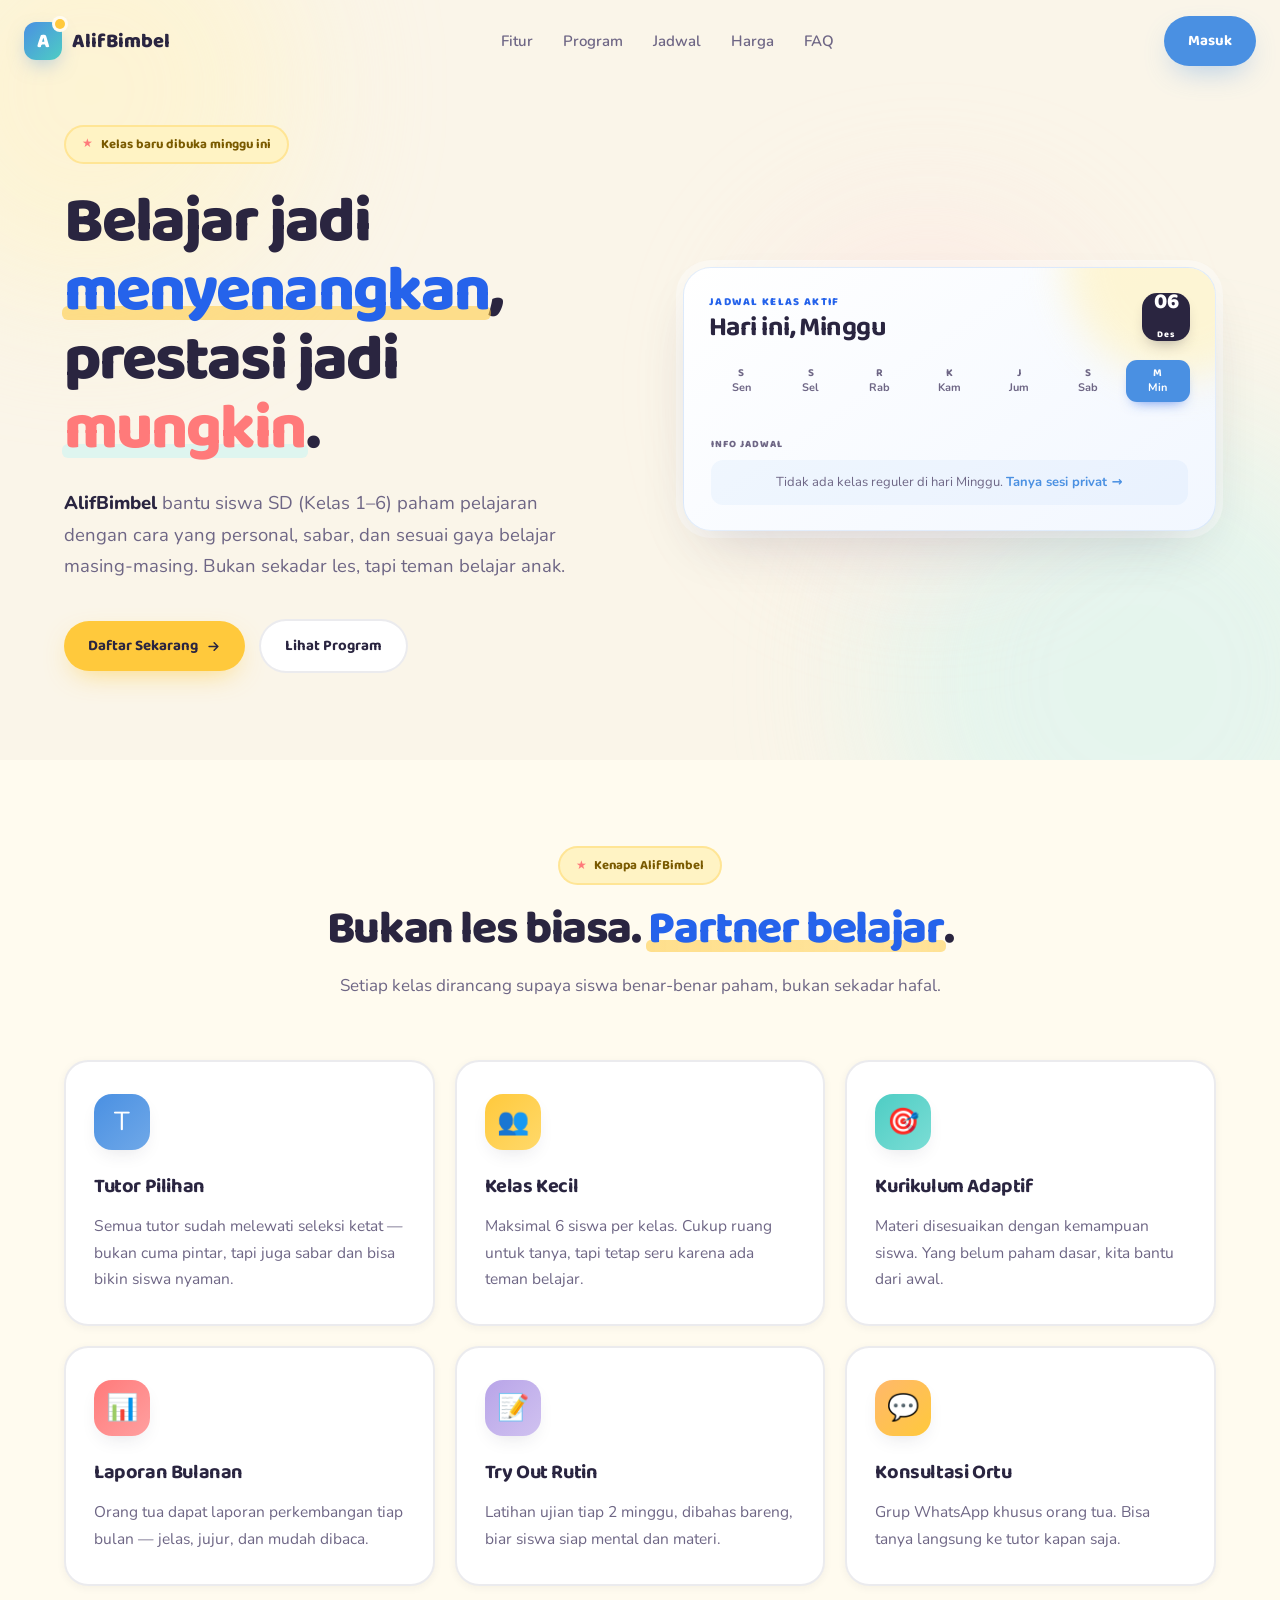
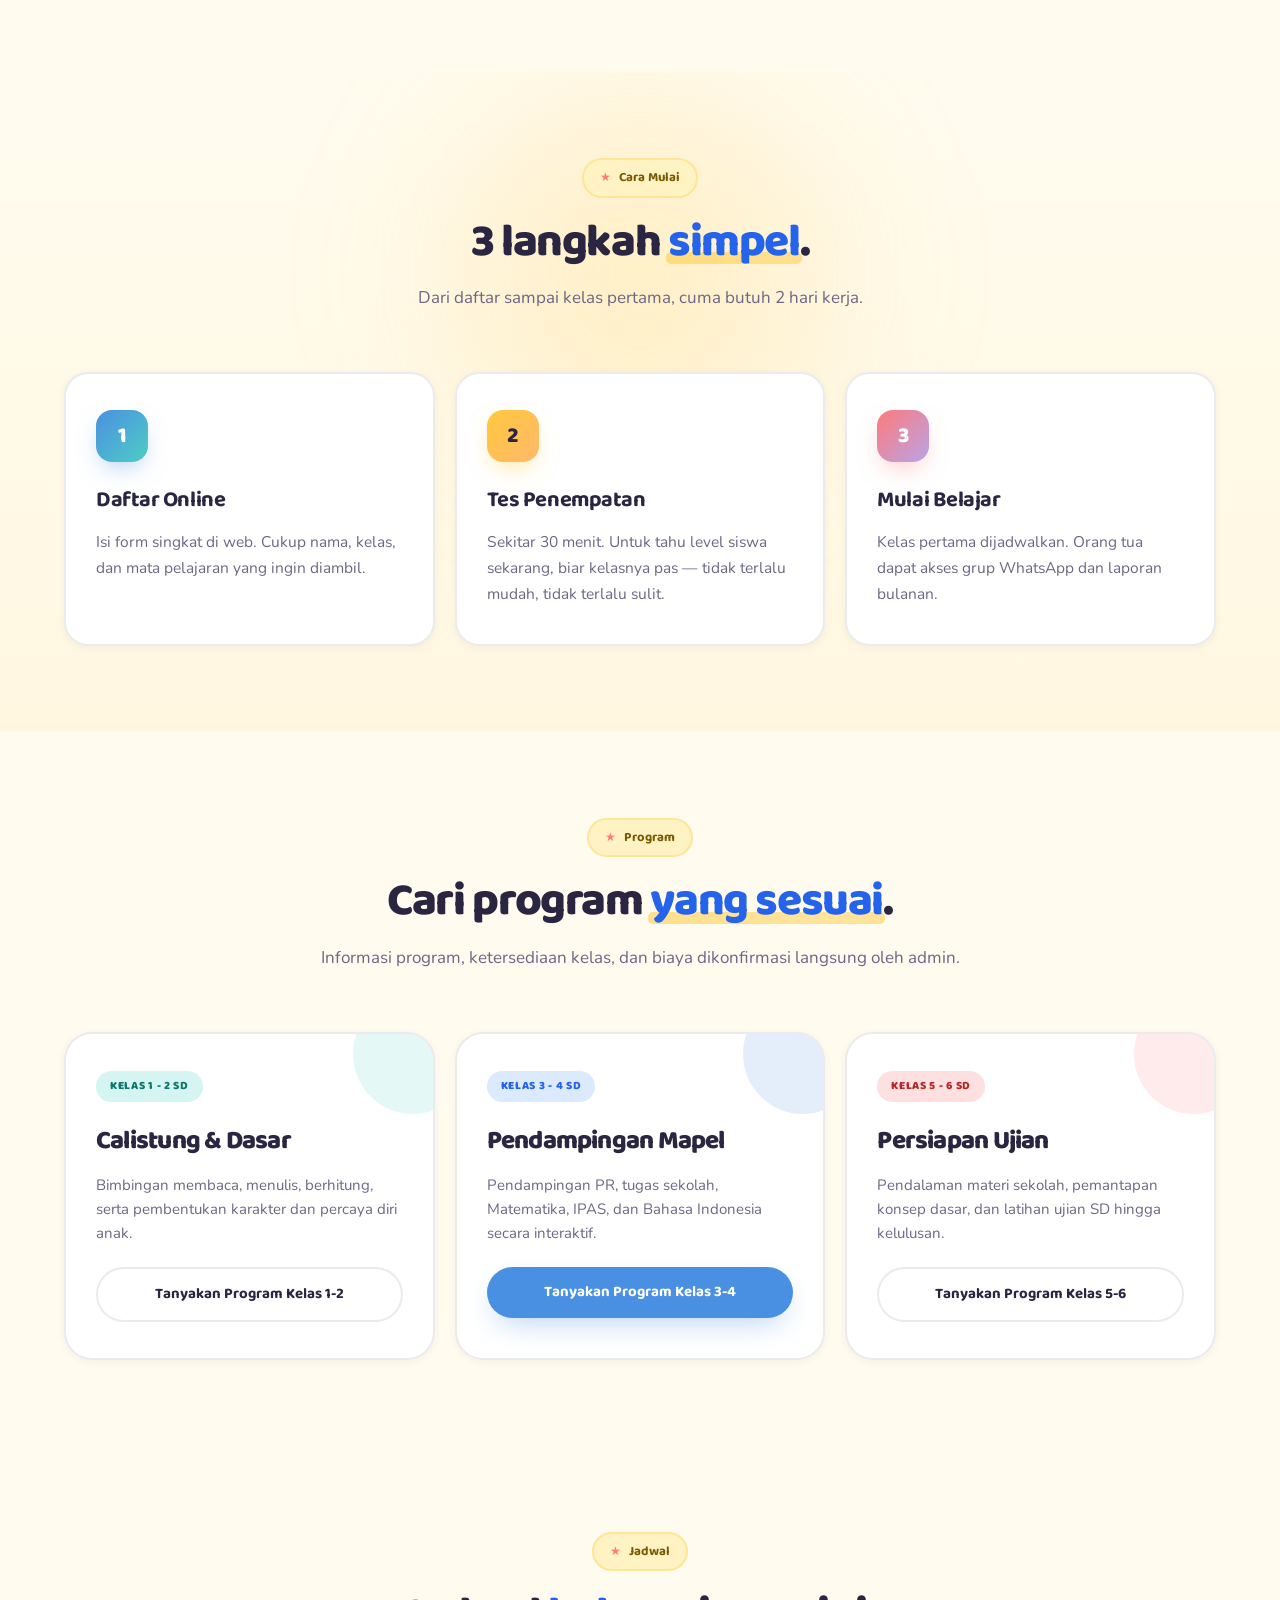
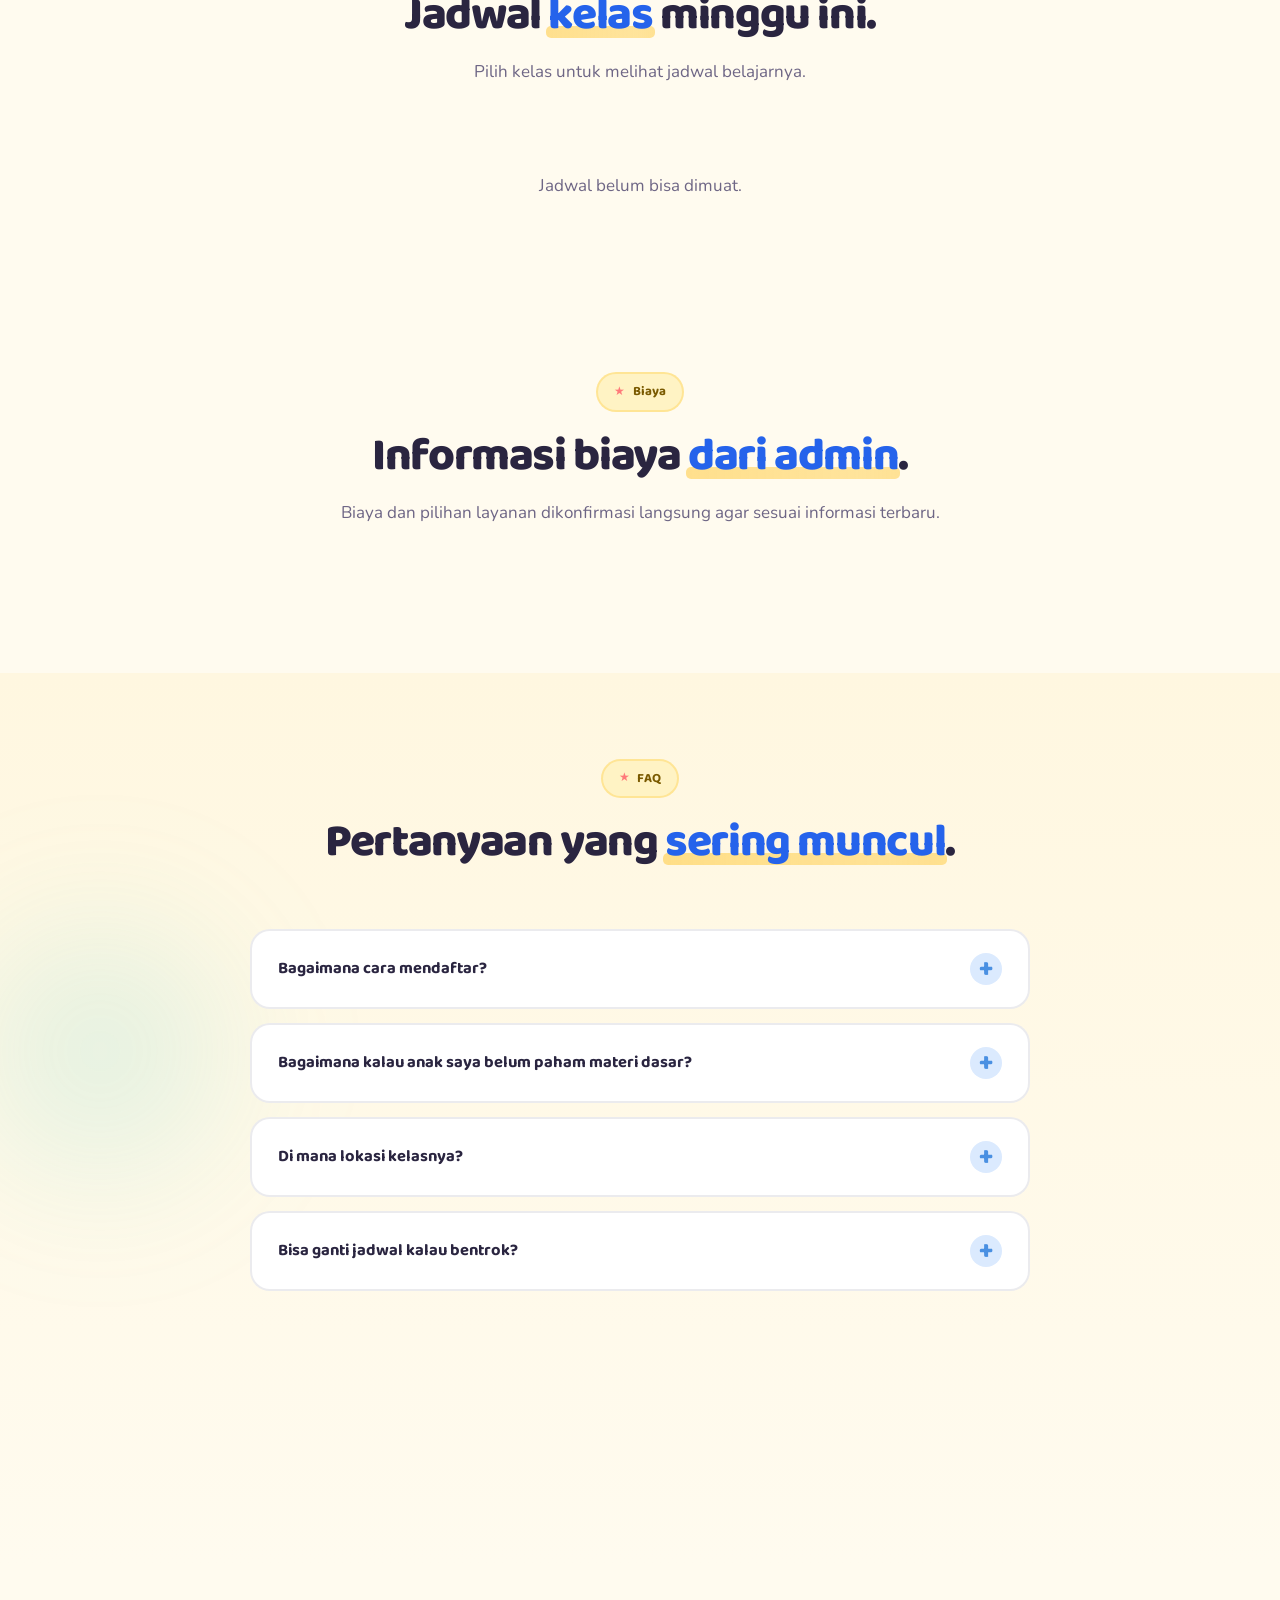
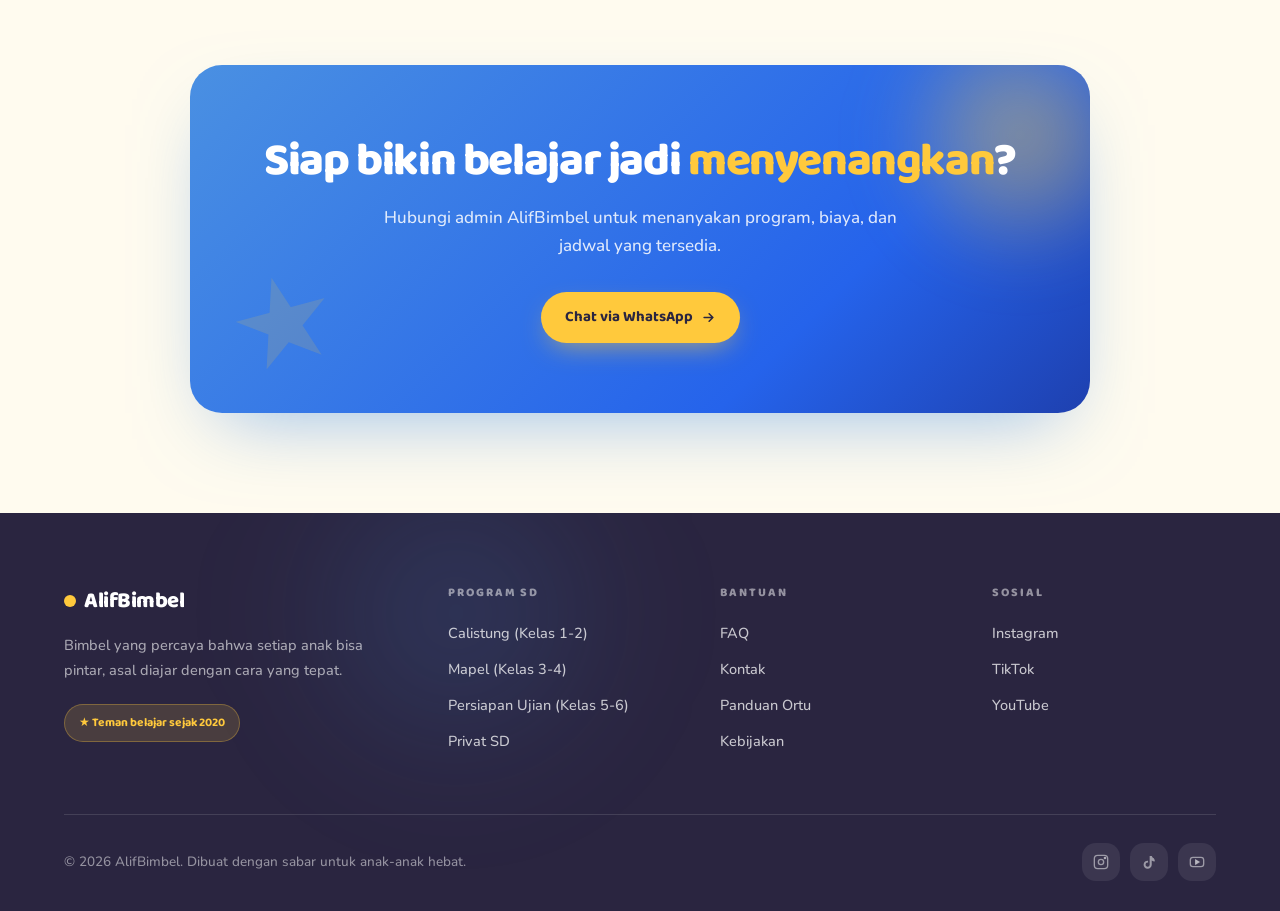
==== commit 50407456: "Add files via upload" ====
--- a/index.html
+++ b/index.html
@@ -1331,9 +1331,7 @@
       <h2 class="reveal">Informasi biaya <span class="hl">dari admin</span>.</h2>
       <p class="reveal">Biaya dan pilihan layanan dikonfirmasi langsung agar sesuai informasi terbaru.</p>
     </div>
-    <div class="section-head">
-      <a href="#daftar" class="btn btn-primary">Tanyakan Biaya</a>
-    </div>
+    <div class="pricing-grid" id="priceGrid"></div>
   </div>
 </section>
 
@@ -1721,6 +1719,26 @@
  if(d.wa)document.querySelectorAll('a[href^="https://wa.me/"]').forEach(function(a){a.href=a.href.replace(/wa\.me\/\+?\d+/,'wa.me/'+d.wa)});
 }).catch(function(){});
 })();
+<script>
+// Render price list from backend
+(function(){
+  const container=document.getElementById('priceGrid');
+  if(!container) return;
+  fetch('https://alief-worker.aliefbimbel.workers.dev/api/public/harga')
+    .then(r=>r.ok?r.json():Promise.reject('Failed'))
+    .then(data=>{
+      const list=data.pricing||[];
+      if(!list.length){container.innerHTML='<p class="jd-empty">Belum ada paket harga.</p>';return;}
+      container.innerHTML = list.map(p=>`
+        <div class="price-card pop reveal">
+          <h3>${p.title}</h3>
+          <div class="who">${p.kelas}</div>
+          <div class="price-amount"><span>Rp</span>${p.harga}<small>/bln</small></div>
+          <ul>${(p.fitur||[]).map(f=>`<li>${f}</li>`).join('')}</ul>
+          <a href="#daftar" class="btn btn-primary">Pilih</a>
+        </div>`).join('');
+    })
+    .catch(()=>{container.innerHTML='<p class="jd-empty">Gagal memuat paket harga.</p>';});
+})();
 </script>
-</body>
-</html>
+
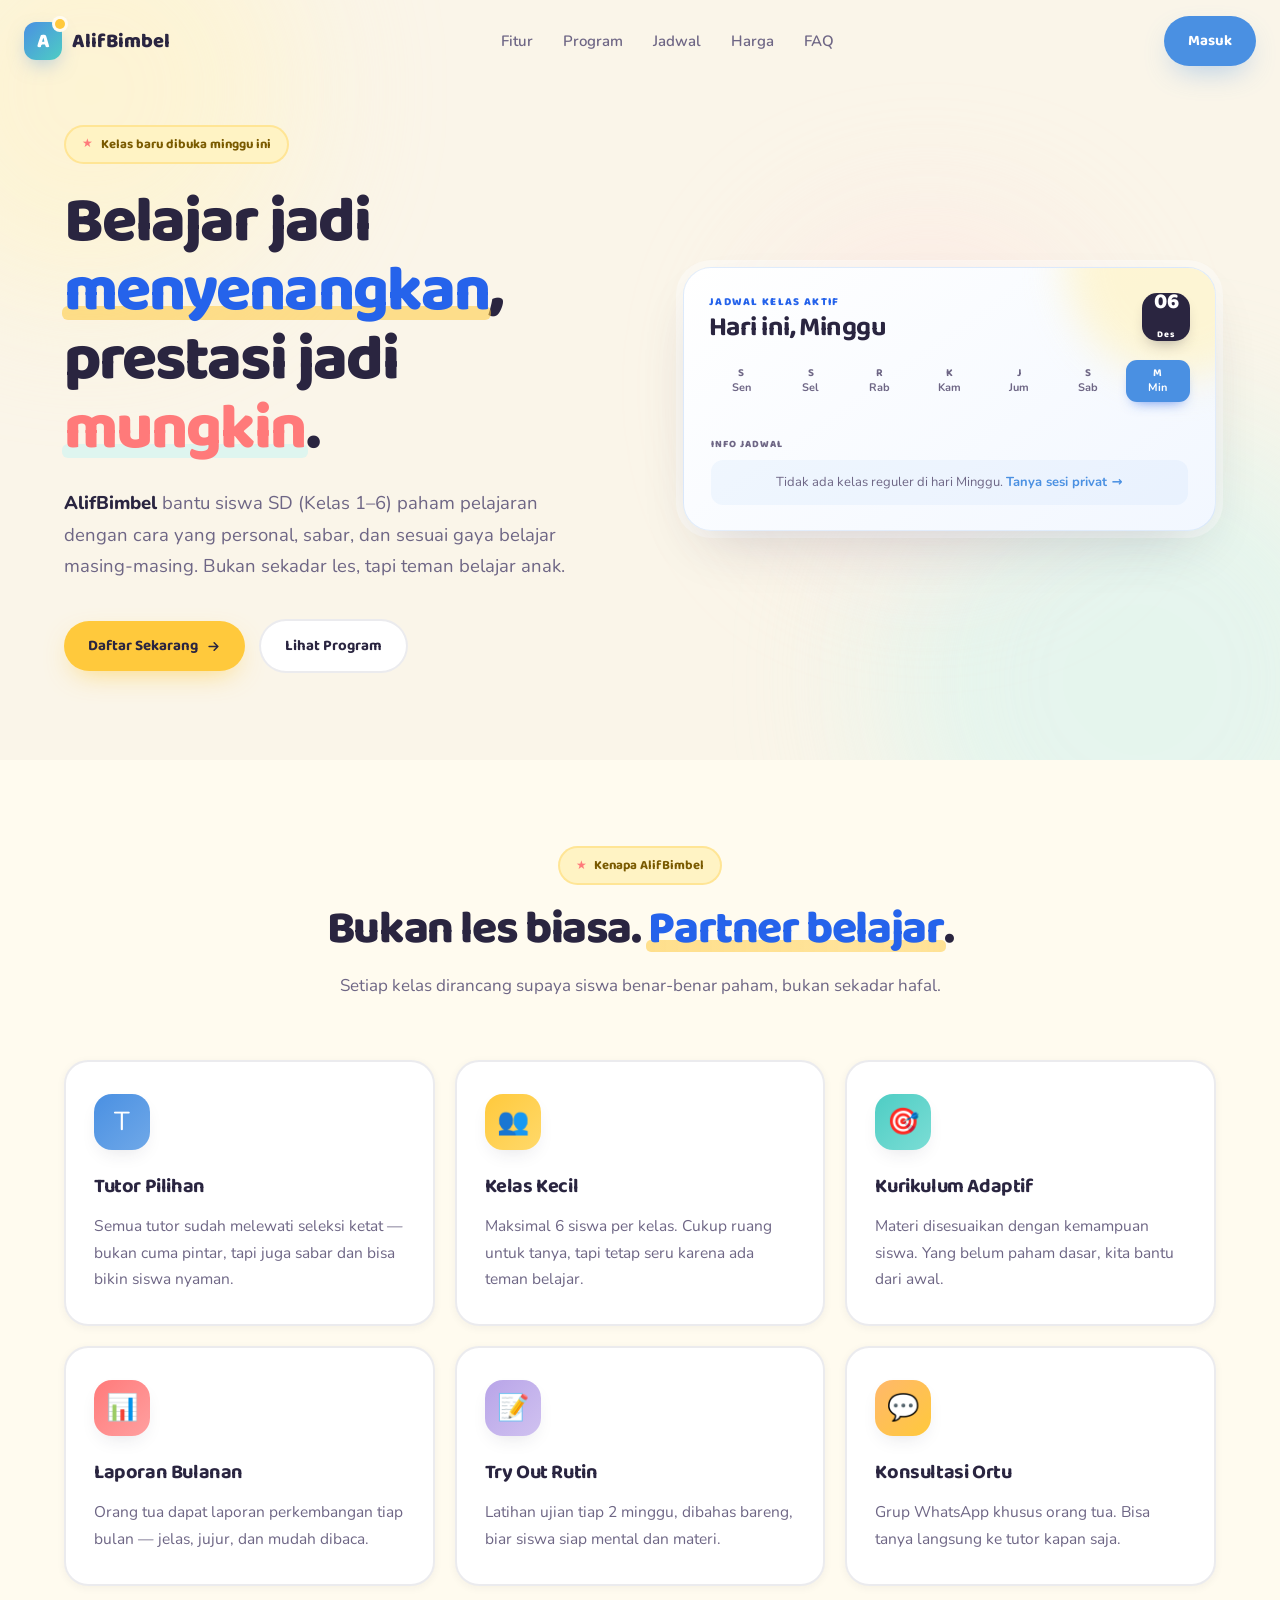
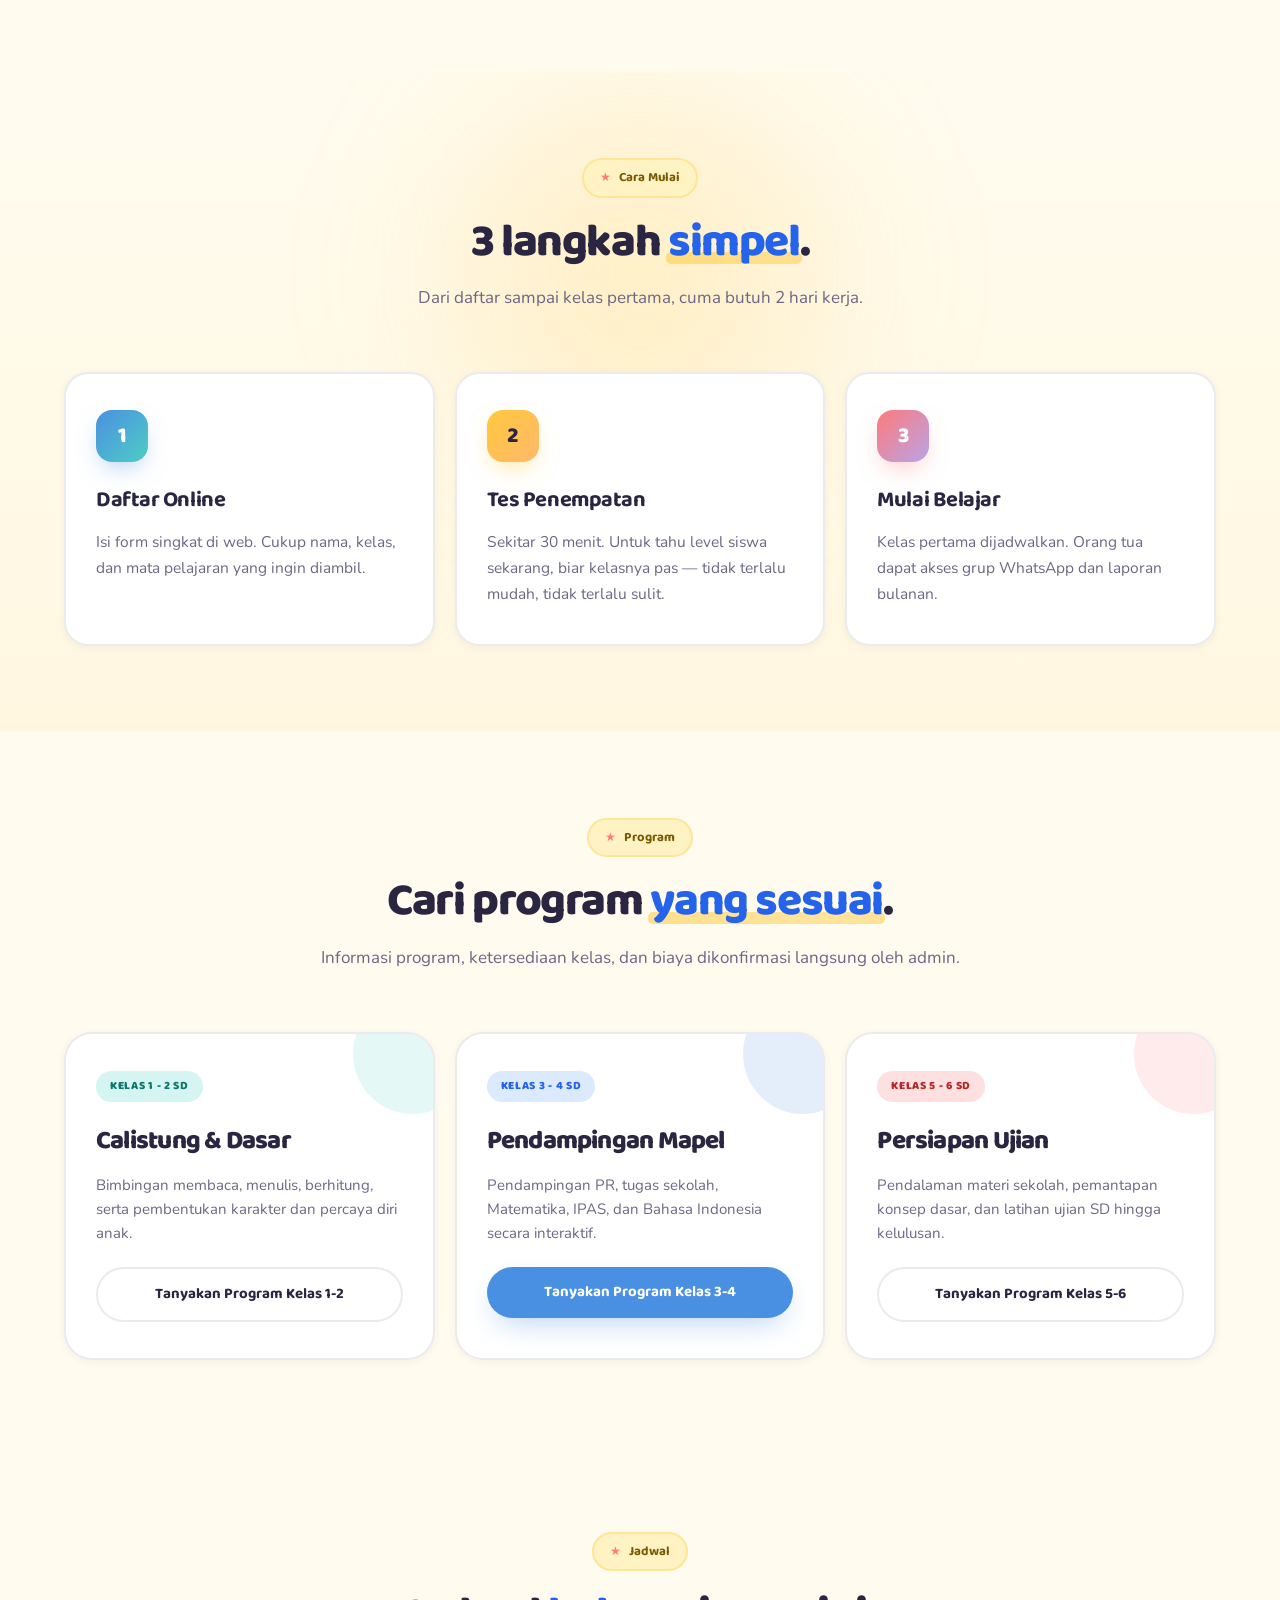
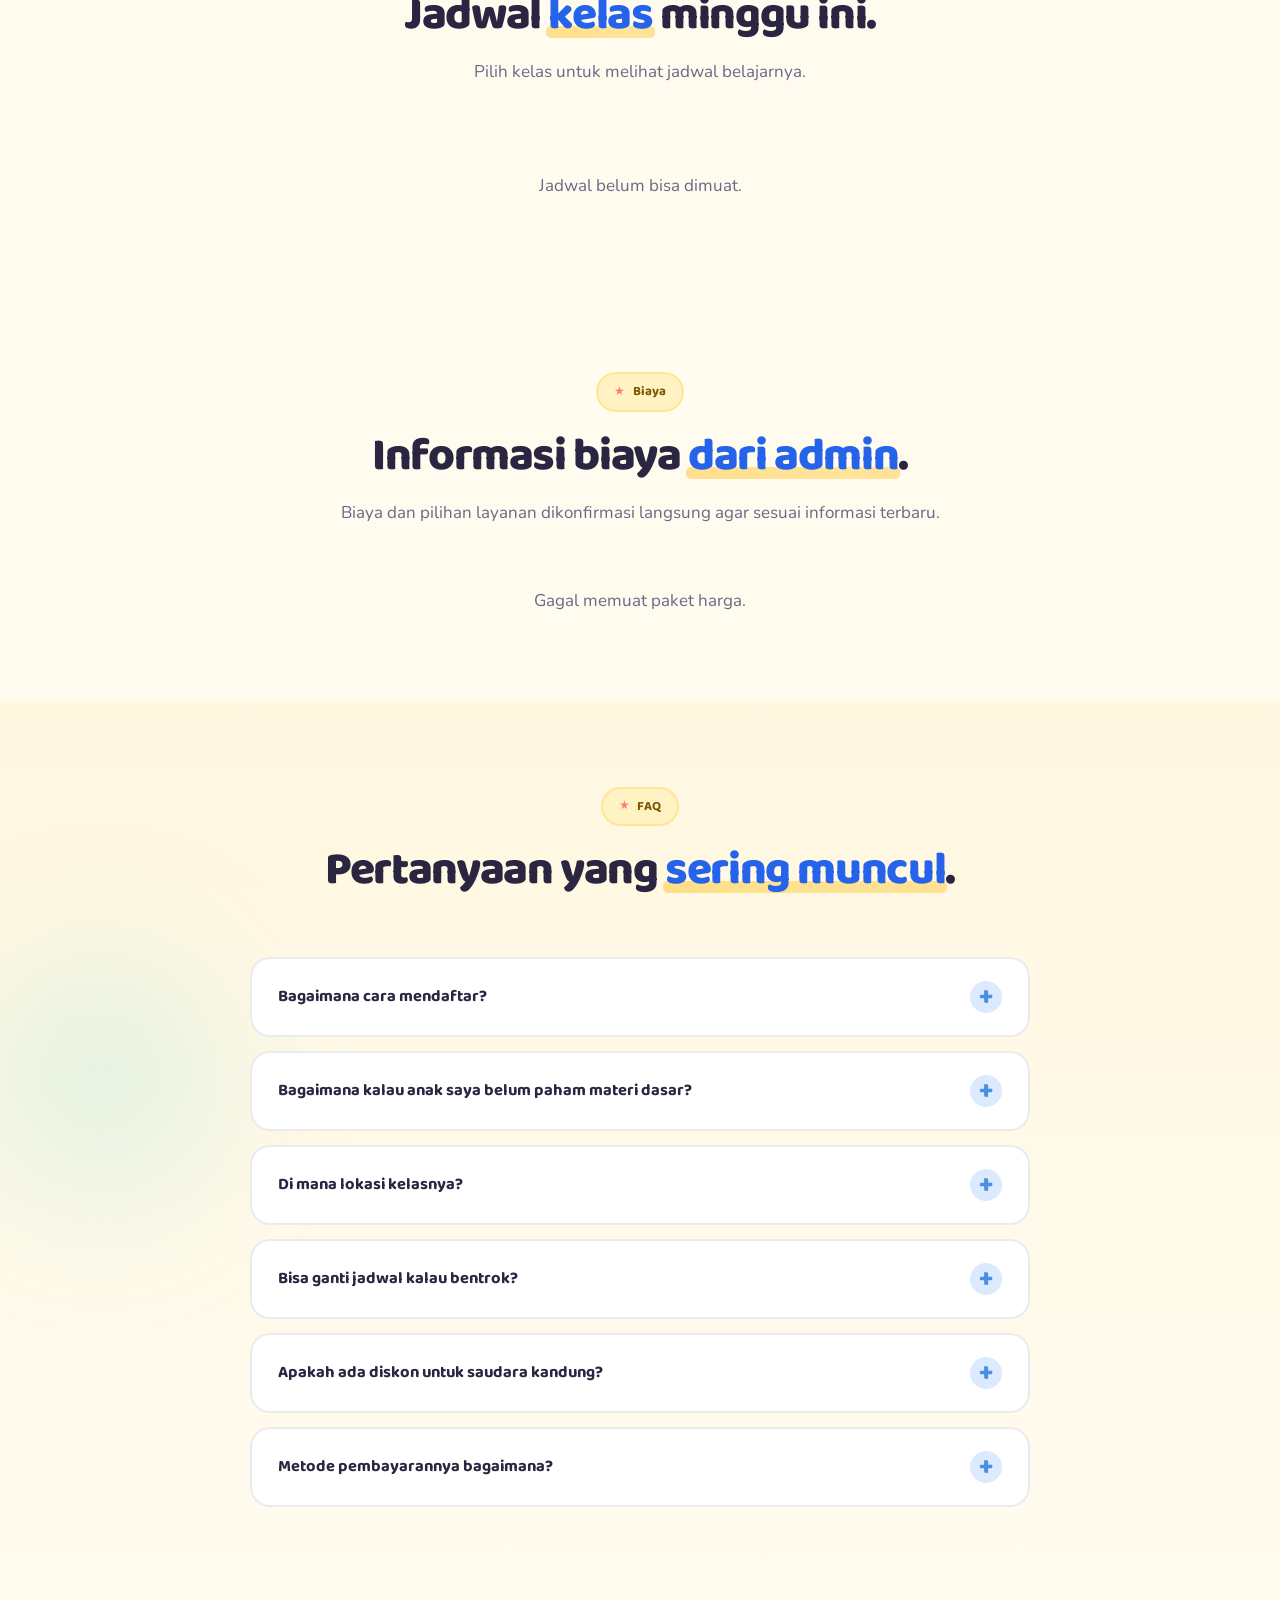
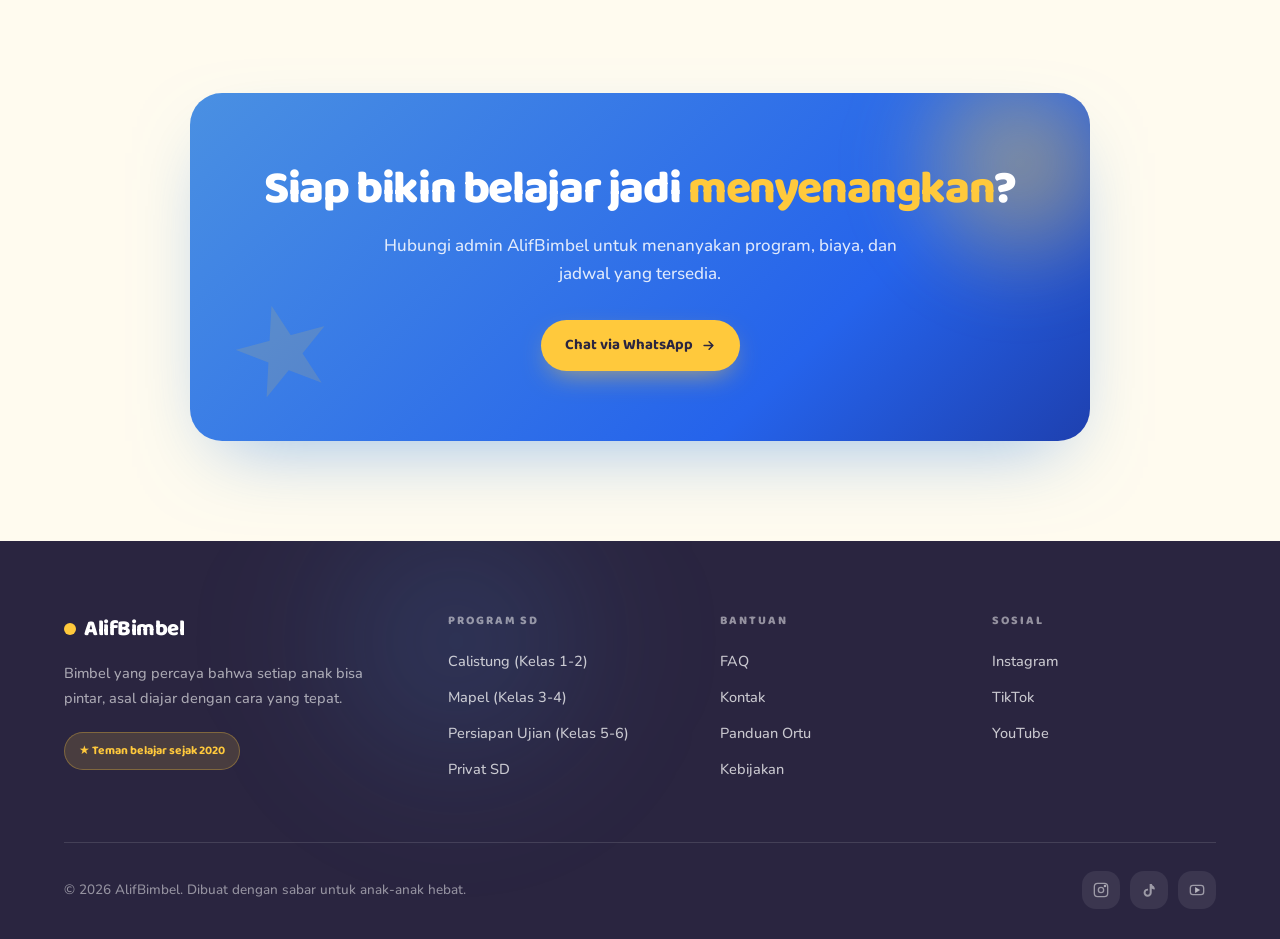
==== commit 3ae97ec4: "Add files via upload" ====
--- a/index.html
+++ b/index.html
@@ -1719,26 +1719,31 @@
  if(d.wa)document.querySelectorAll('a[href^="https://wa.me/"]').forEach(function(a){a.href=a.href.replace(/wa\.me\/\+?\d+/,'wa.me/'+d.wa)});
 }).catch(function(){});
 })();
+</script>
 <script>
-// Render price list from backend
+// Render price list dari /api/public/info (field tarif) — sumber data sama dengan dashboard
 (function(){
-  const container=document.getElementById('priceGrid');
-  if(!container) return;
-  fetch('https://alief-worker.aliefbimbel.workers.dev/api/public/harga')
-    .then(r=>r.ok?r.json():Promise.reject('Failed'))
-    .then(data=>{
-      const list=data.pricing||[];
-      if(!list.length){container.innerHTML='<p class="jd-empty">Belum ada paket harga.</p>';return;}
-      container.innerHTML = list.map(p=>`
-        <div class="price-card pop reveal">
-          <h3>${p.title}</h3>
-          <div class="who">${p.kelas}</div>
-          <div class="price-amount"><span>Rp</span>${p.harga}<small>/bln</small></div>
-          <ul>${(p.fitur||[]).map(f=>`<li>${f}</li>`).join('')}</ul>
-          <a href="#daftar" class="btn btn-primary">Pilih</a>
-        </div>`).join('');
+  var grid=document.getElementById('priceGrid');
+  if(!grid) return;
+  var LABEL={sd:'Tingkat SD',smp:'Tingkat SMP',sma:'Tingkat SMA',reguler:'Paket Reguler',intensif:'Paket Intensif',privat:'Paket Privat'};
+  fetch('https://alief-worker.aliefbimbel.workers.dev/api/public/info')
+    .then(function(r){if(!r.ok)throw new Error('info tidak tersedia');return r.json();})
+    .then(function(d){
+      var t=d.tarif||{};
+      var keys=Object.keys(t).filter(function(k){return t[k]});
+      if(!keys.length){grid.innerHTML='<p class="jd-empty">Belum ada tarif yang diisi.</p>';return;}
+      grid.innerHTML=keys.map(function(k){
+        var nama=LABEL[k]||k.charAt(0).toUpperCase()+k.slice(1);
+        var harga=Number(t[k]).toLocaleString('id-ID');
+        return '<div class="price-card pop in">'+
+          '<h3>'+nama+'</h3>'+
+          '<div class="who">AlifBimbel</div>'+
+          '<div class="price-amount"><span>Rp</span>'+harga+'<small>/bln</small></div>'+
+          '<a href="#daftar" class="btn btn-primary">Pilih</a>'+
+        '</div>';
+      }).join('');
     })
-    .catch(()=>{container.innerHTML='<p class="jd-empty">Gagal memuat paket harga.</p>';});
+    .catch(function(){grid.innerHTML='<p class="jd-empty">Gagal memuat paket harga.</p>';});
 })();
 </script>
 
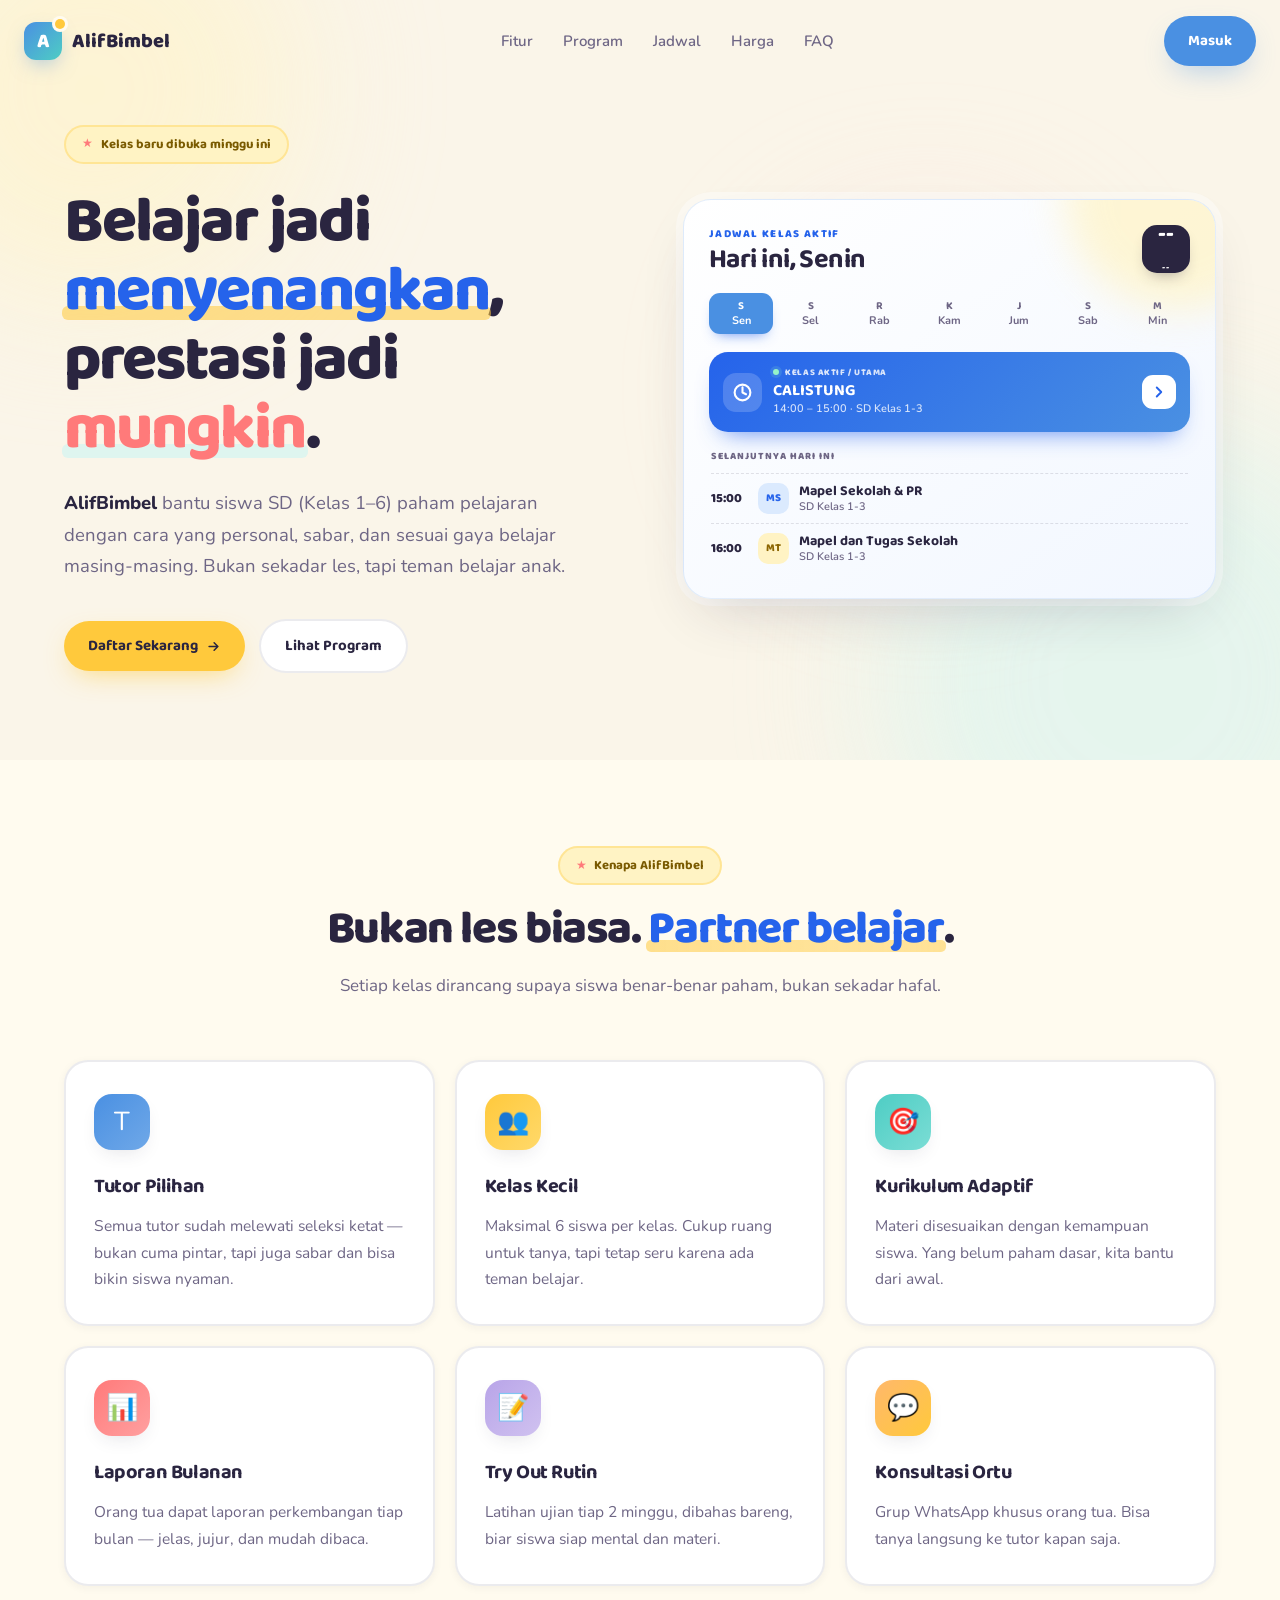
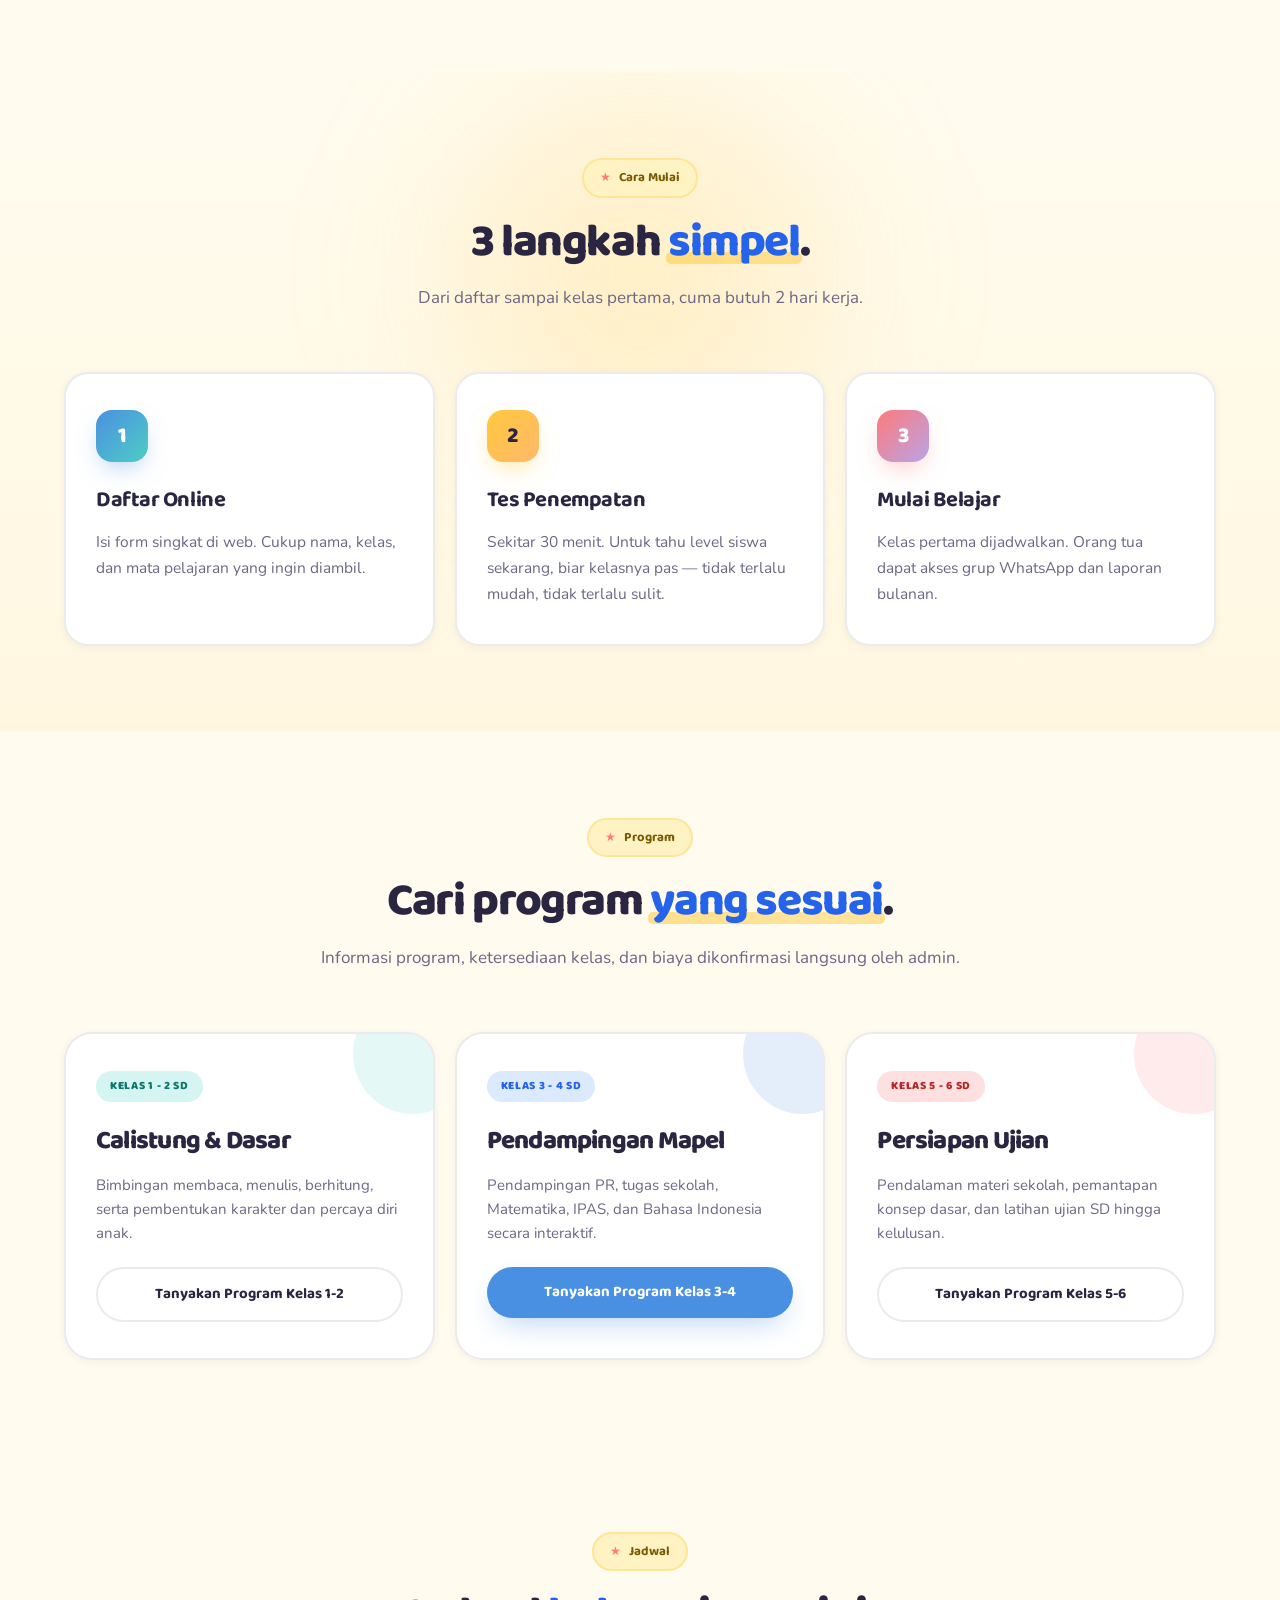
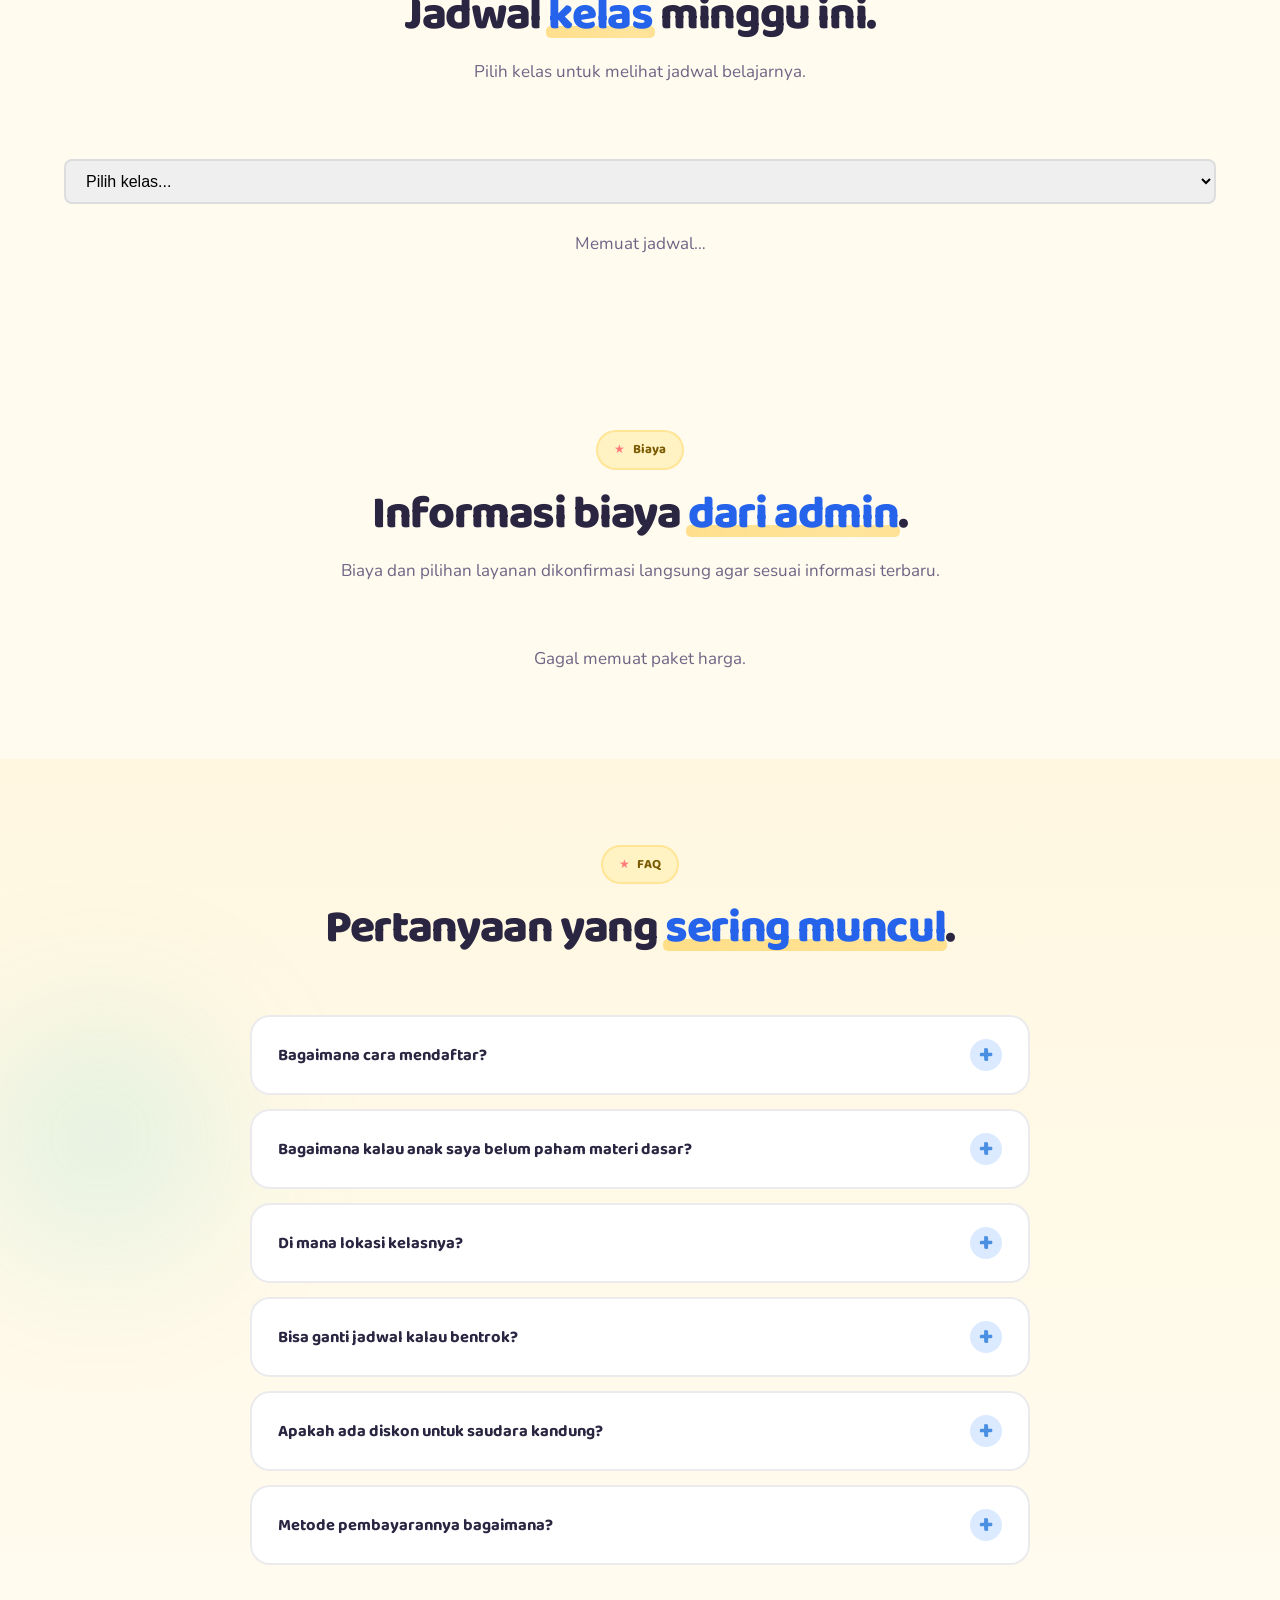
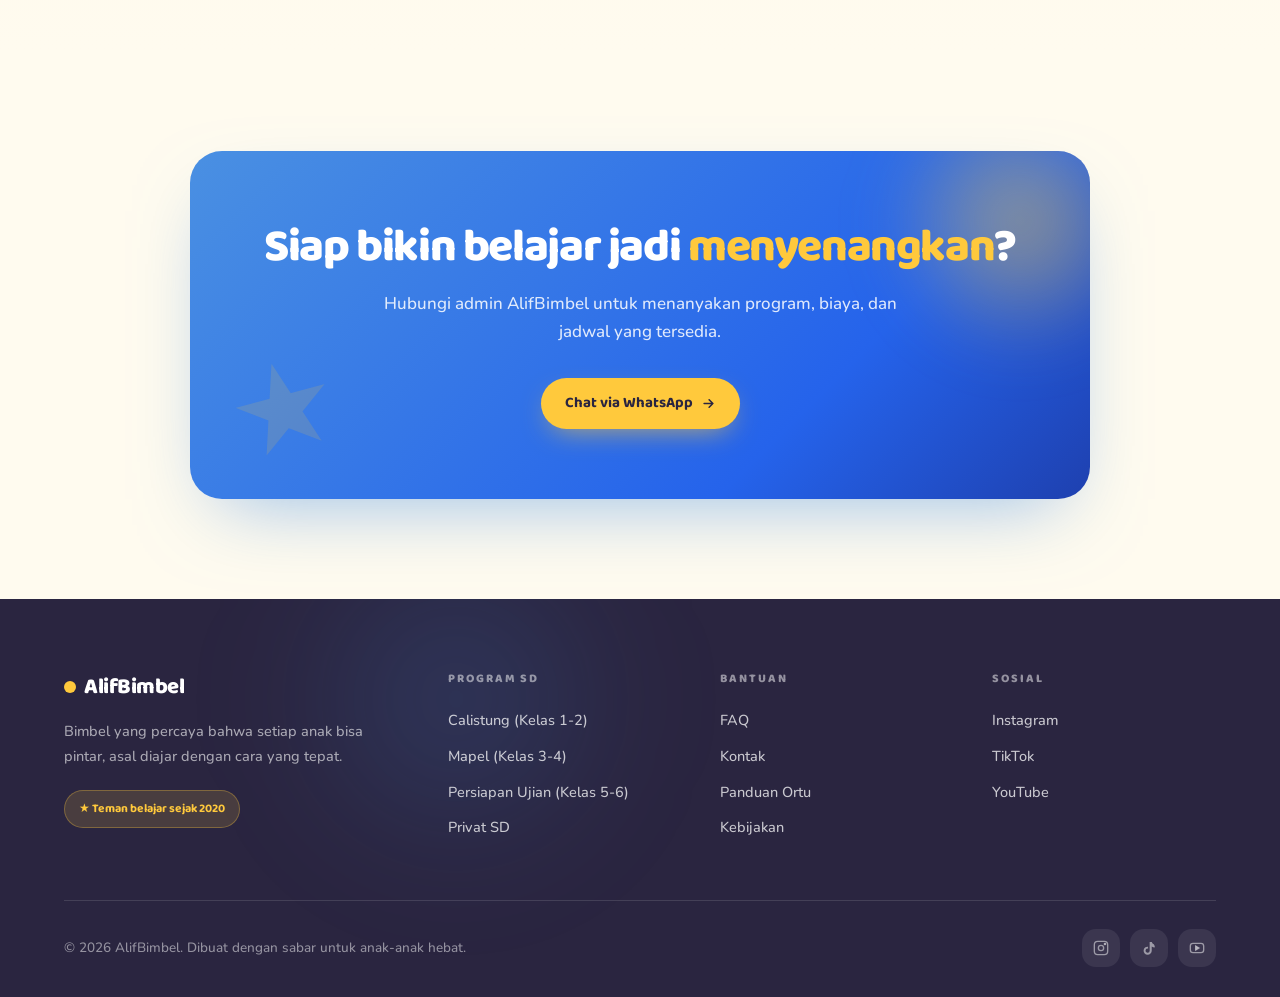
==== commit 1f23eb26: "Add files via upload" ====
--- a/index.html
+++ b/index.html
@@ -187,16 +187,23 @@
 }
 .hero-trust .lbl{font-size:13.5px;color:var(--muted);font-weight:600}
 
-/* style for empty schedule preview */
-.schedule-preview__empty{
-  padding:12px 16px;
-  border-radius:12px;
-  background:rgba(74,144,226,.06);
-  font-size:13px;
-  color:var(--muted);
-  text-align:center;
-}
-
+/* ==== NEW UI: price columns ==== */
+.kelas-grid{display:grid;grid-template-columns:repeat(2,1fr);gap:1.5rem;margin:2rem 0}
+.kelas-col{background:#fff;border-radius:12px;padding:1.5rem;box-shadow:var(--shadow-sm);transition:transform .3s var(--ease-out)}
+.kelas-col.private{background:var(--yellow-soft)}
+.kelas-col.regular{background:var(--mint-soft)}
+.kelas-col h3{margin:0 0 .4rem;font-size:1.2rem}
+.kelas-col .who{font-size:.9rem;color:var(--muted);margin-bottom:.6rem}
+.kelas-col .price-amount{font-size:1.4rem;font-weight:800;margin: .4rem 0}
+.kelas-col .price-amount span{font-size:.8rem;vertical-align:super}
+.kelas-col .btn{width:100%;justify-content:center}
+.kelas-col .pop-tag{background:var(--yellow);color:#fff;padding:2px 6px;border-radius:4px;font-size:.75rem;font-weight:600;margin-bottom:.5rem;display:inline-block}
+/* animation */
+.kelas-col{animation:pcIn .55s var(--ease-out) both;animation-delay:var(--i)}
+@keyframes pcIn{from{opacity:0;transform:translateY(12px)}to{opacity:1;transform:none}}
+/* dropdown jadwal */
+#jadwal select{width:100%;padding:.7rem 1rem;border:2px solid var(--line);border-radius:8px;font-size:1rem;margin-top:.8rem}
+#jadwal .detail{margin-top:.8rem;padding:.8rem;background:#fff;border-radius:8px;box-shadow:var(--shadow-sm)}
 .hero-visual{position:relative}
 .mockup{
   position:relative;border-radius:28px;overflow:hidden;
@@ -538,6 +545,12 @@
 }
 .price-card.pop li::before{background:var(--yellow);color:var(--ink)}
 .price-card .btn{justify-content:center;width:100%}
+/* entrance: stagger dimainkan per-kartu (delay inline), aman untuk kartu di-inject dinamis */
+@keyframes pcIn{from{opacity:0;transform:translate3d(0,26px,0)}to{opacity:1;transform:translate3d(0,0,0)}}
+#priceGrid .price-card{animation:pcIn .55s var(--ease-out) both}
+#priceGrid .price-card.pop{animation:pcIn .55s var(--ease-out) both}
+#priceGrid .price-card:hover,#priceGrid .price-card:focus-visible{transform:translate3d(0,-8px,0);box-shadow:var(--shadow-md);outline:3px solid rgba(74,144,226,.35);outline-offset:2px}
+#priceGrid .price-card.pop:hover,#priceGrid .price-card.pop:focus-visible{transform:scale(1.04) translate3d(0,-8px,0)}
 
 /* ===== FAQ ===== */
 .faq{background:linear-gradient(180deg,#FFF7E0,#FFFBEF);position:relative;overflow:hidden}
@@ -1709,7 +1722,42 @@
  });
 }
 
-fetch("https://alief-worker.aliefbimbel.workers.dev/api/public/jadwal").then(function(r){return r.json()}).then(function(d){D=d.jadwal||[];draw();drawHero(D);}).catch(function(){g.innerHTML='<p class="jd-empty">Jadwal belum bisa dimuat.</p>';drawHero(D);});
+// Initialize dropdown for schedule selection (replace tabs)
+(function(){
+  const select=document.createElement('select');
+  select.id='jadwalSelect';
+  select.setAttribute('aria-label','Pilih kelas');
+  const placeholder=document.createElement('option');
+  placeholder.textContent='Pilih kelas...';
+  placeholder.disabled=true;placeholder.selected=true;
+  select.appendChild(placeholder);
+  // populate options from fetched data (global D)
+  const classes=Array.from(new Set(D.map(d=>d.kelas).filter(Boolean))).sort();
+  classes.forEach(cls=>{
+    const opt=document.createElement('option');
+    opt.value=cls;opt.textContent=cls;
+    select.appendChild(opt);
+  });
+  const container=document.querySelector('#jadwal .wrap');
+  if(container){container.insertBefore(select,container.querySelector('#jdTabs'));}
+  // on change, filter grid
+  select.addEventListener('change',e=>{
+    const val=e.target.value;
+    const filtered=D.filter(item=>item.kelas===val);
+    const grid=document.getElementById('jdGrid');
+    if(grid){
+      if(filtered.length===0){grid.innerHTML='<p class="jd-empty">Tidak ada jadwal untuk '+val+'.</p>';}
+      else{
+        const html=filtered.map(item=>{
+          const time=item.jam+'–'+end(item.jam,item.durasi);
+          return `<div class="jd-it"><b>${item.mapel}</b> <span>${time} · ${item.kelas}</span></div>`;
+        }).join('');
+        grid.innerHTML=html;
+      }
+    }
+  });
+})();
+
 })();
 </script>
 <script>
@@ -1721,29 +1769,53 @@
 })();
 </script>
 <script>
-// Render price list dari /api/public/info (field tarif) — sumber data sama dengan dashboard
+// Enhance price columns with feature list and icons (Claude‑Design, UI‑UX‑Pro‑Max)
 (function(){
-  var grid=document.getElementById('priceGrid');
+  // feature data per package (simplified example)
+  const FEATURES={
+    sd:["Bimbingan membaca","Latihan menulis","Dasar berhitung"],
+    smp:["Matematika dasar","Bahasa Indonesia","Ilmu Pengetahuan Alam"],
+    sma:["Persiapan UN","Kelas lanjutan","Konsultasi nilai"],
+    reguler:["Kelas reguler 3×/minggu","Guru profesional","Materi terstruktur"],
+    intensif:["Kelas intensif 5×/minggu","Latihan ujian penuh","Feedback tiap minggu"],
+    privat:["Tutor ke rumah","Jadwal fleksibel","Materi khusus kebutuhan"]
+  };
+  const ICONS={
+    sd:'📖',
+    smp:'🧪',
+    sma:'🔬',
+    reguler:'🗓️',
+    intensif:'⚡',
+    privat:'🏠'
+  };
+  const grid=document.getElementById('priceGrid');
   if(!grid) return;
-  var LABEL={sd:'Tingkat SD',smp:'Tingkat SMP',sma:'Tingkat SMA',reguler:'Paket Reguler',intensif:'Paket Intensif',privat:'Paket Privat'};
+  const LABEL={sd:'Tingkat SD',smp:'Tingkat SMP',sma:'Tingkat SMA',reguler:'Paket Reguler',intensif:'Paket Intensif',privat:'Paket Privat'};
   fetch('https://alief-worker.aliefbimbel.workers.dev/api/public/info')
-    .then(function(r){if(!r.ok)throw new Error('info tidak tersedia');return r.json();})
-    .then(function(d){
-      var t=d.tarif||{};
-      var keys=Object.keys(t).filter(function(k){return t[k]});
+    .then(r=>{if(!r.ok)throw new Error('info tidak tersedia');return r.json();})
+    .then(d=>{
+      const t=d.tarif||{};
+      const DESC={sd:'SD Kelas 1–3',smp:'SMP Kelas 7–9',sma:'SMA Kelas 10–12',reguler:'Jadwal reguler mingguan',intensif:'Persiapan ujian & rapor',privat:'Sesi privat di rumah'};
+      const keys=Object.keys(t).filter(k=>t[k]);
       if(!keys.length){grid.innerHTML='<p class="jd-empty">Belum ada tarif yang diisi.</p>';return;}
-      grid.innerHTML=keys.map(function(k){
-        var nama=LABEL[k]||k.charAt(0).toUpperCase()+k.slice(1);
-        var harga=Number(t[k]).toLocaleString('id-ID');
-        return '<div class="price-card pop in">'+
-          '<h3>'+nama+'</h3>'+
-          '<div class="who">AlifBimbel</div>'+
-          '<div class="price-amount"><span>Rp</span>'+harga+'<small>/bln</small></div>'+
-          '<a href="#daftar" class="btn btn-primary">Pilih</a>'+
-        '</div>';
+      grid.innerHTML=keys.map((k,i)=>{
+        const nama=LABEL[k]||k.charAt(0).toUpperCase()+k.slice(1);
+        const harga=Number(t[k]).toLocaleString('id-ID');
+        const isReg=k==='reguler';
+        const colClass=isReg?'kelas-col private':'kelas-col regular';
+        const featureList=FEATURES[k]||[];
+        const featureHtml=featureList.map(f=>`<li><span class="feature-icon">${ICONS[k]||'⭐'}</span>${f}</li>`).join('');
+        return `<div class="${colClass}" style="animation-delay:${i*80}ms" tabindex="0">
+          ${isReg?'<div class="pop-tag">Paling Diminati</div>':''}
+          <h3>${nama}</h3>
+          <div class="who">${DESC[k]||'AlifBimbel'}</div>
+          <div class="price-amount"><span>Rp</span>${harga}<small>/bulan</small></div>
+          <ul class="feature-list">${featureHtml}</ul>
+          <a href="#daftar" class="btn ${isReg?'btn-primary':'btn-ghost'}">Pilih Paket</a>
+        </div>`;
       }).join('');
     })
-    .catch(function(){grid.innerHTML='<p class="jd-empty">Gagal memuat paket harga.</p>';});
+    .catch(()=>{grid.innerHTML='<p class="jd-empty">Gagal memuat paket harga.</p>';});
 })();
 </script>
 
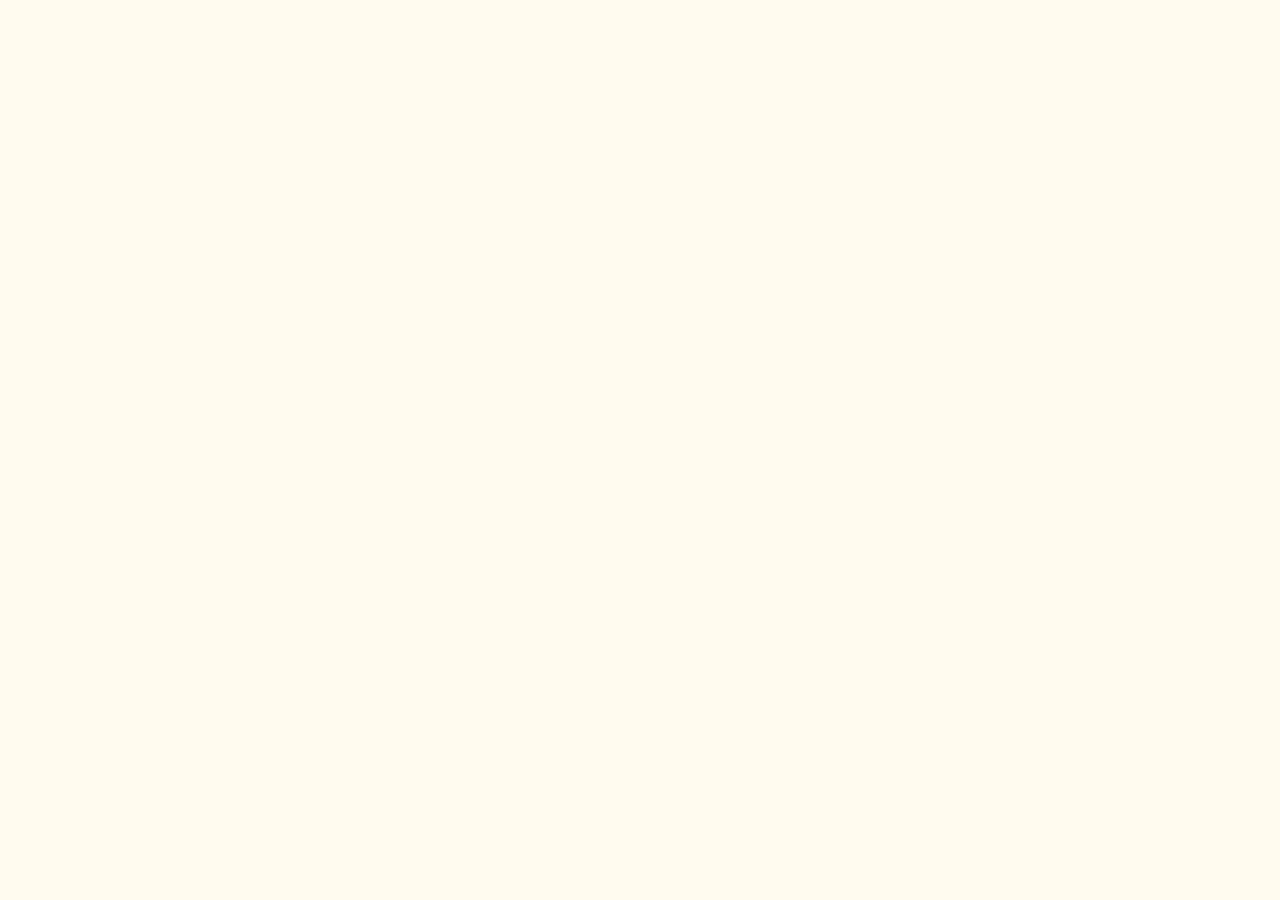
==== commit bc9f6ee4: "Add files via upload" ====
--- a/index.html
+++ b/index.html
@@ -1116,7 +1116,23 @@
   to { transform: rotate(360deg); }
 }
 
-</style>
+/* ==== NEW STYLE: price columns & feature list ==== */
+.kelas-grid{display:grid;grid-template-columns:repeat(2,1fr);gap:1.5rem;margin:2rem 0}
+.kelas-col{background:#fff;border-radius:12px;padding:1.5rem;box-shadow:var(--shadow-sm);transition:transform .3s var(--ease-out)}
+.kelas-col.private{background:var(--yellow-soft)}
+.kelas-col.regular{background:var(--mint-soft)}
+.kelas-col h3{margin:0 0 .4rem;font-size:1.2rem}
+.kelas-col .who{font-size:.9rem;color:var(--muted);margin-bottom:.6rem}
+.kelas-col .price-amount{font-size:1.4rem;font-weight:800;margin:.4rem 0}
+.kelas-col .price-amount span{font-size:.8rem;vertical-align:super}
+.kelas-col .btn{width:100%;justify-content:center}
+.kelas-col .pop-tag{background:var(--yellow);color:#fff;padding:2px 6px;border-radius:4px;font-size:.75rem;font-weight:600;margin-bottom:.5rem;display:inline-block}
+.kelas-col .feature-list{list-style:none;margin:1rem 0;padding:0;display:grid;gap:.5rem;font-size:.9rem;color:var(--muted)}
+.kelas-col .feature-icon{margin-right:.4rem}
+/* animation */
+.kelas-col{animation:pcIn .55s var(--ease-out) both;animation-delay:var(--i)}
+@keyframes pcIn{from{opacity:0;transform:translateY(12px)}to{opacity:1;transform:none}}
+
 </head>
 <body>
 
@@ -1340,11 +1356,43 @@
 <section id="harga">
   <div class="wrap">
     <div class="section-head">
-      <div class="eyebrow reveal">Biaya</div>
-      <h2 class="reveal">Informasi biaya <span class="hl">dari admin</span>.</h2>
-      <p class="reveal">Biaya dan pilihan layanan dikonfirmasi langsung agar sesuai informasi terbaru.</p>
+      <div class="eyebrow reveal">Program SD</div>
+      <h2 class="reveal">Bimbel <span class="hl">SD 1‑6</span></h2>
+      <p class="reveal">Paket khusus untuk siswa SD, dibagi tiga tingkatan sesuai kelas.</p>
     </div>
-    <div class="pricing-grid" id="priceGrid"></div>
+    <!-- three SD packages, no price displayed -->
+    <div class="kelas-grid" id="sdPackages">
+      <div class="kelas-col private" style="animation-delay:0ms" tabindex="0">
+        <h3>SD Kelas 1‑2</h3>
+        <div class="who">Calistung &amp; Dasar</div>
+        <ul class="feature-list">
+          <li><span class="feature-icon">📖</span>Bimbingan membaca</li>
+          <li><span class="feature-icon">✍️</span>Latihan menulis</li>
+          <li><span class="feature-icon">➗</span>Dasar berhitung</li>
+        </ul>
+        <a href="#daftar" class="btn btn-ghost">Tanyakan Paket</a>
+      </div>
+      <div class="kelas-col regular" style="animation-delay:80ms" tabindex="0">
+        <h3>SD Kelas 3‑4</h3>
+        <div class="who">Pendampingan Mapel</div>
+        <ul class="feature-list">
+          <li><span class="feature-icon">🧪</span>Matematika &amp; IPA</li>
+          <li><span class="feature-icon">📚</span>Bahasa Indonesia</li>
+          <li><span class="feature-icon">📖</span>PR &amp; Tugas</li>
+        </ul>
+        <a href="#daftar" class="btn btn-ghost">Tanyakan Paket</a>
+      </div>
+      <div class="kelas-col private" style="animation-delay:160ms" tabindex="0">
+        <h3>SD Kelas 5‑6</h3>
+        <div class="who">Persiapan Ujian</div>
+        <ul class="feature-list">
+          <li><span class="feature-icon">⚡</span>Kelas intensif</li>
+          <li><span class="feature-icon">📝</span>Latihan ujian</li>
+          <li><span class="feature-icon">📊</span>Feedback tiap minggu</li>
+        </ul>
+        <a href="#daftar" class="btn btn-ghost">Tanyakan Paket</a>
+      </div>
+    </div>
   </div>
 </section>
 
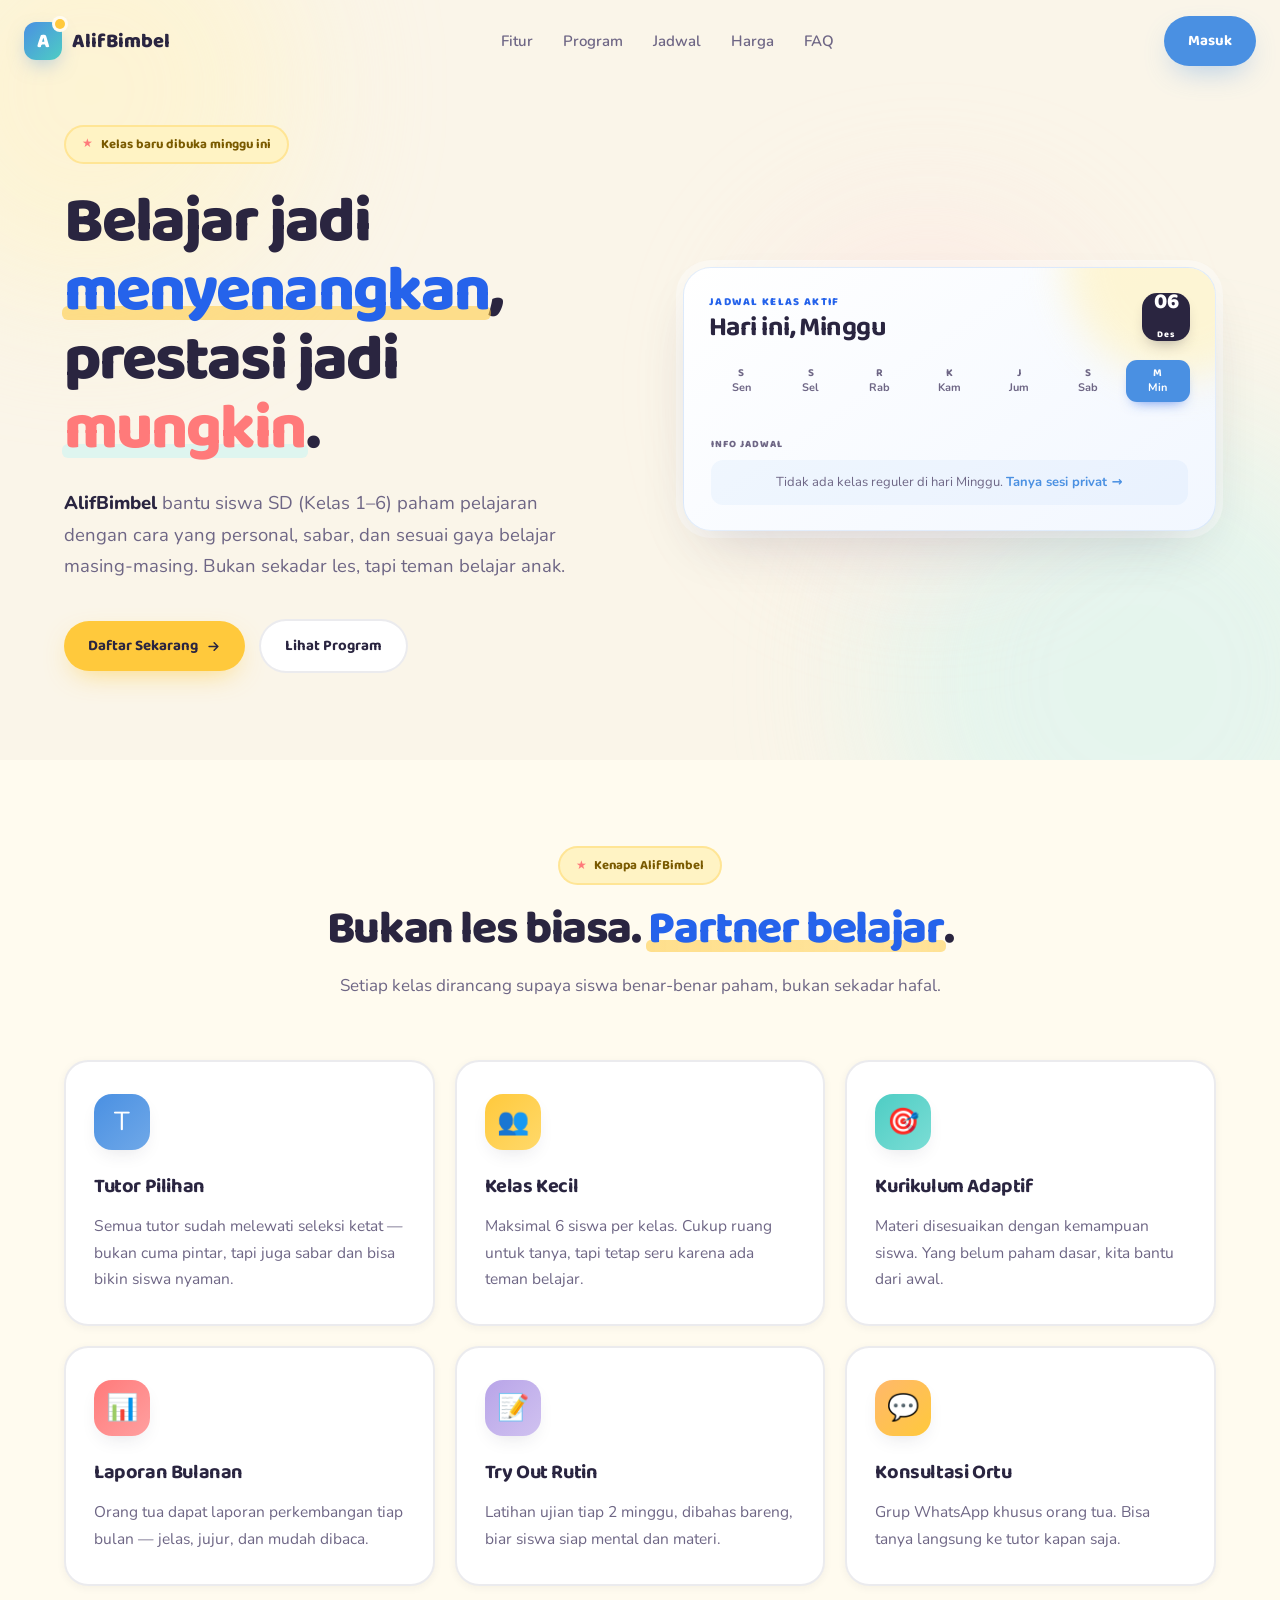
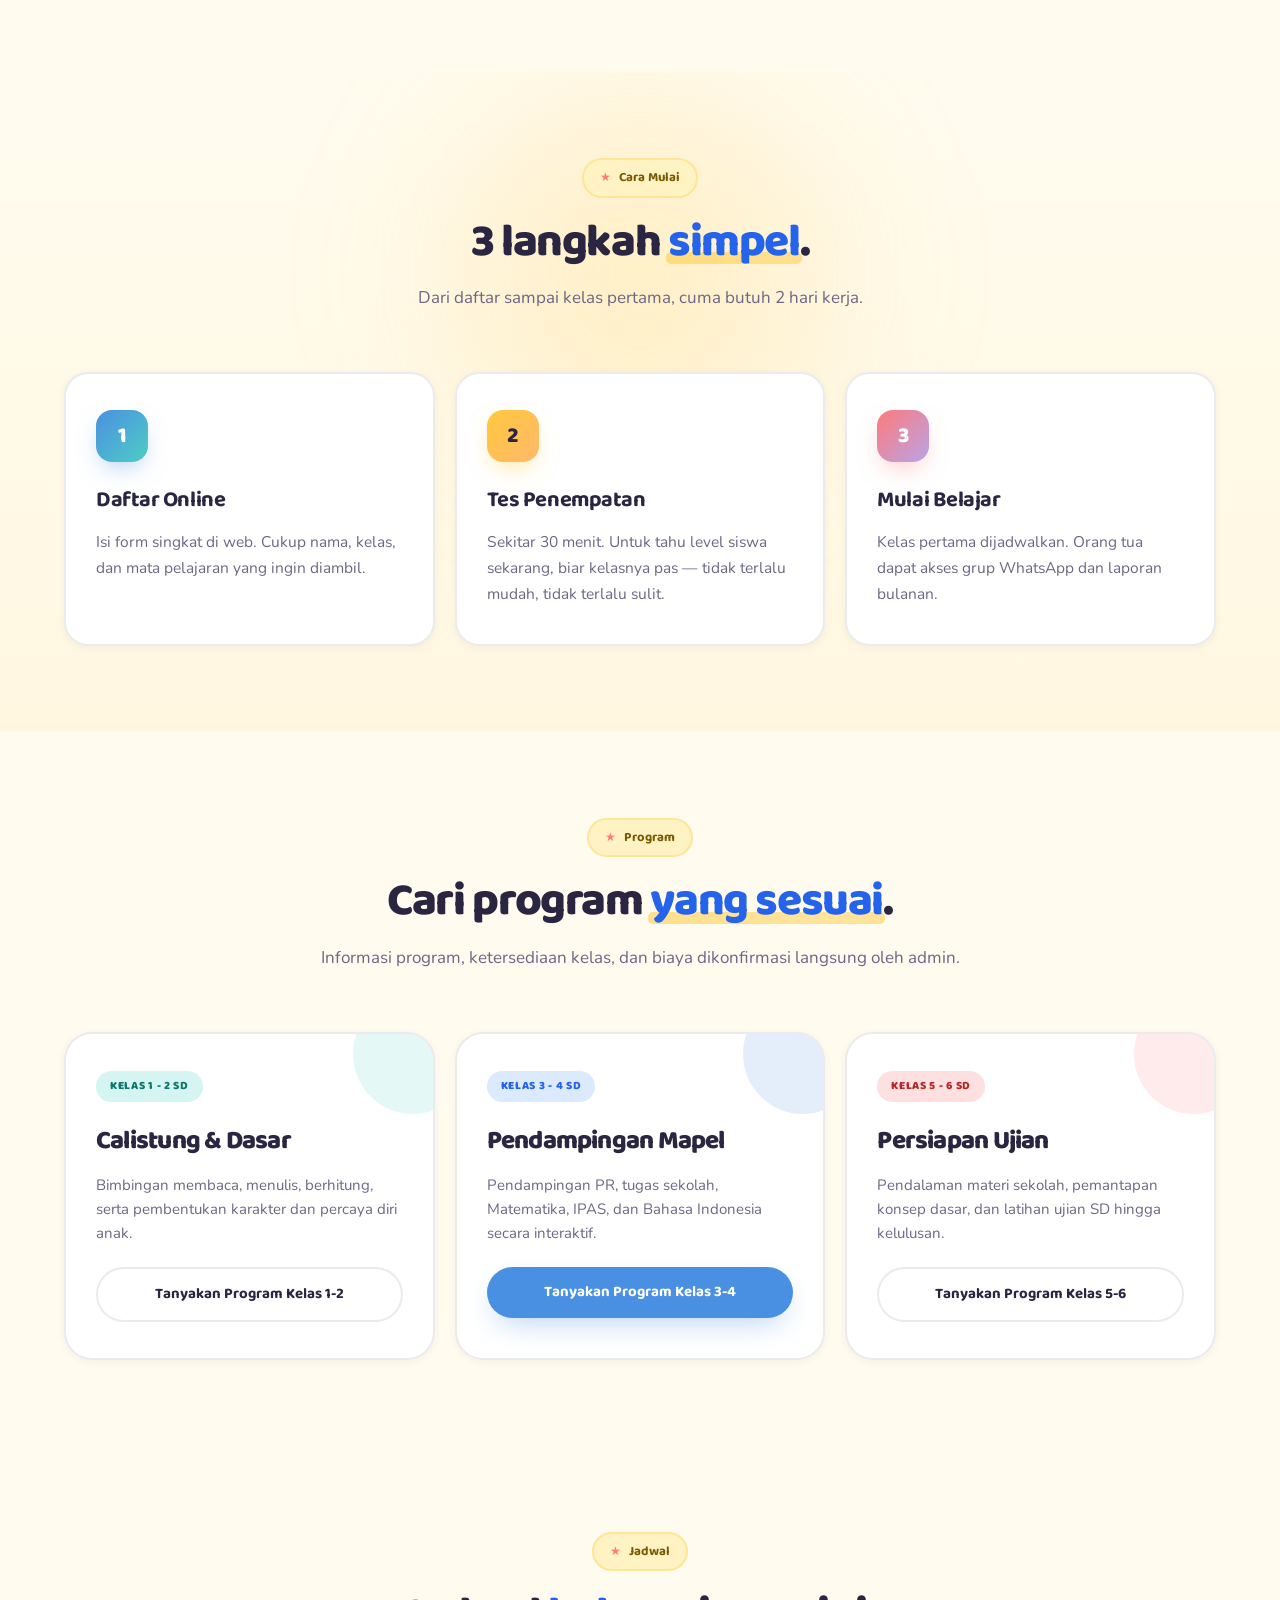
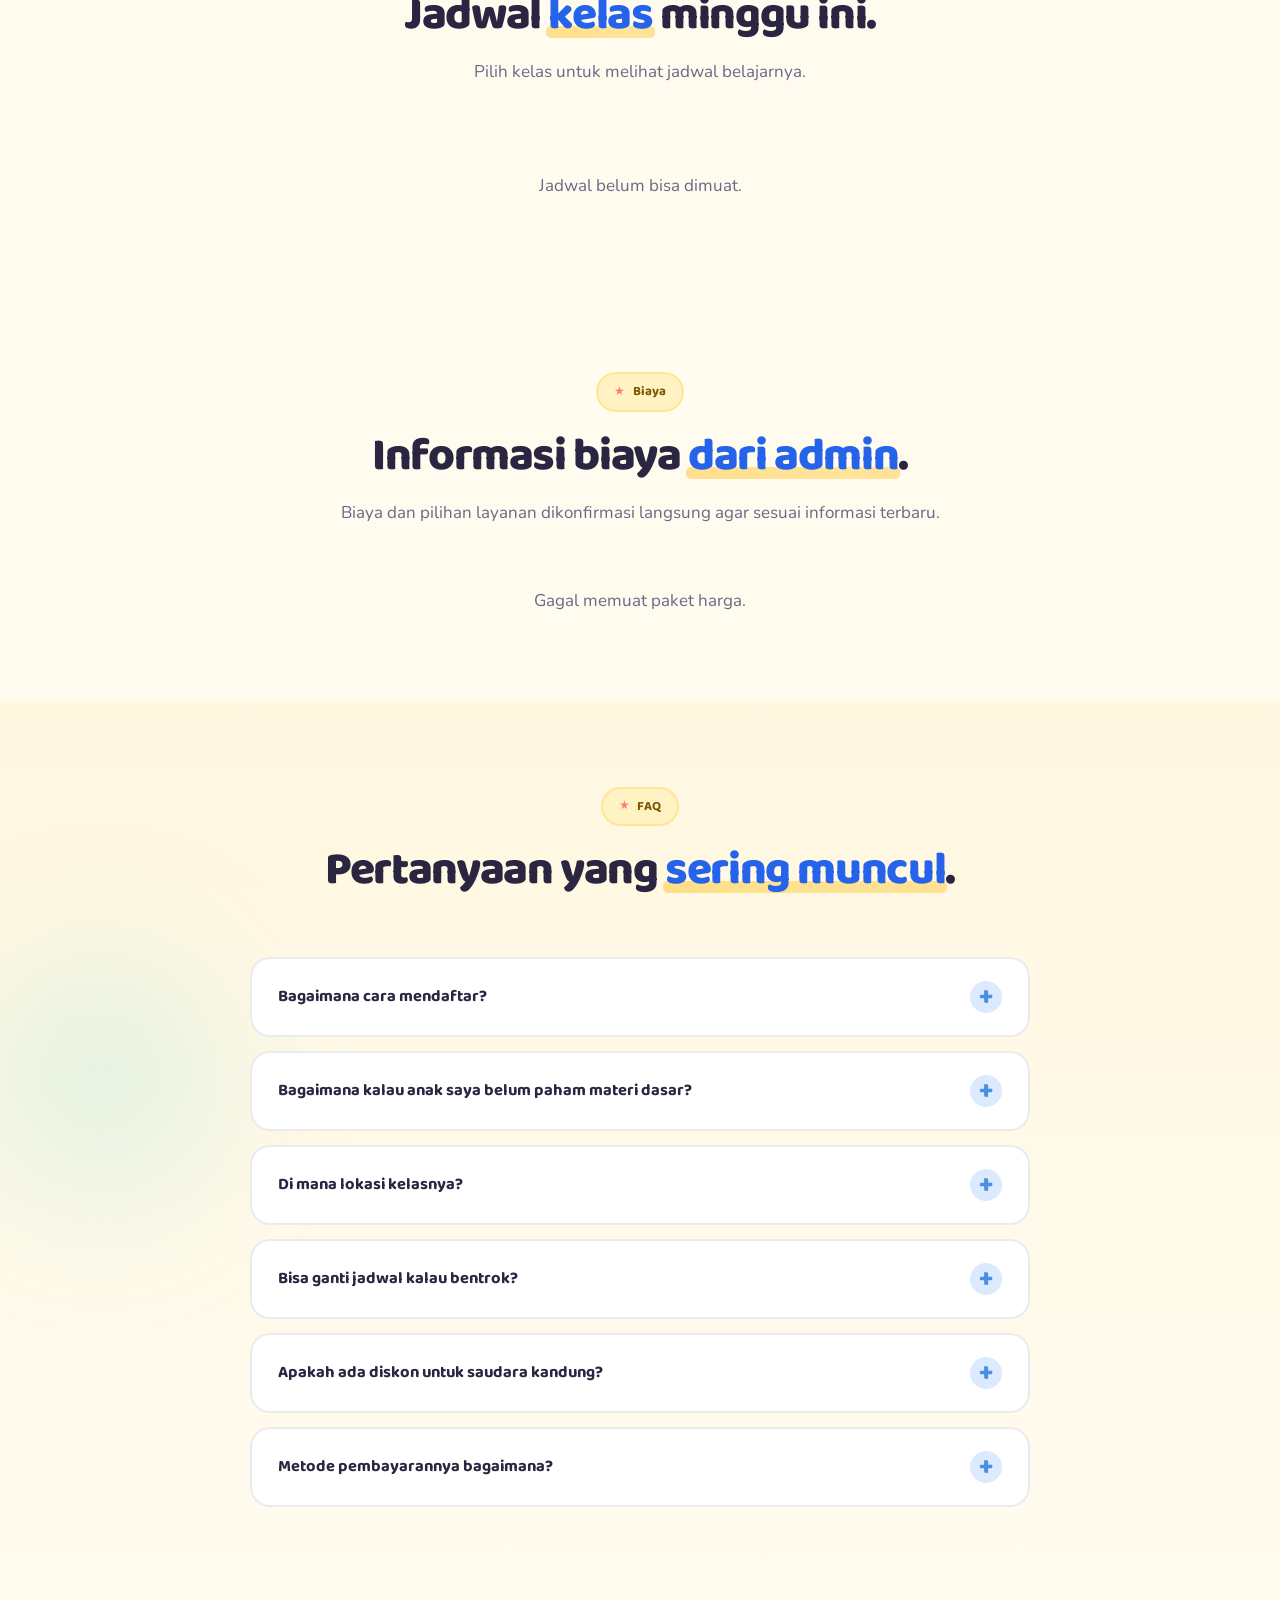
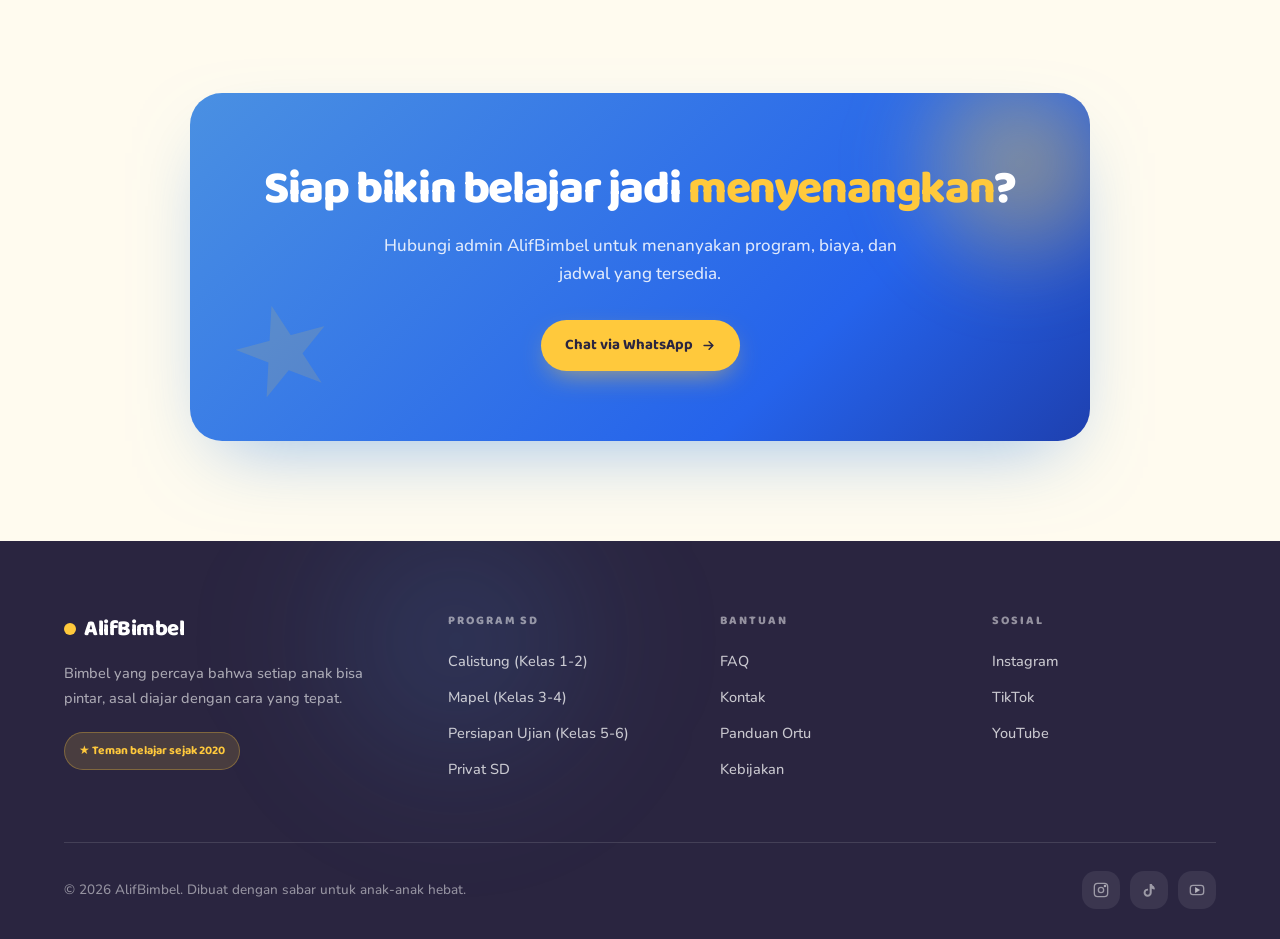
==== commit 3ca2926d: "Rename index2.html to index.html" ====
--- a/index.html
+++ b/index.html
@@ -187,23 +187,16 @@
 }
 .hero-trust .lbl{font-size:13.5px;color:var(--muted);font-weight:600}
 
-/* ==== NEW UI: price columns ==== */
-.kelas-grid{display:grid;grid-template-columns:repeat(2,1fr);gap:1.5rem;margin:2rem 0}
-.kelas-col{background:#fff;border-radius:12px;padding:1.5rem;box-shadow:var(--shadow-sm);transition:transform .3s var(--ease-out)}
-.kelas-col.private{background:var(--yellow-soft)}
-.kelas-col.regular{background:var(--mint-soft)}
-.kelas-col h3{margin:0 0 .4rem;font-size:1.2rem}
-.kelas-col .who{font-size:.9rem;color:var(--muted);margin-bottom:.6rem}
-.kelas-col .price-amount{font-size:1.4rem;font-weight:800;margin: .4rem 0}
-.kelas-col .price-amount span{font-size:.8rem;vertical-align:super}
-.kelas-col .btn{width:100%;justify-content:center}
-.kelas-col .pop-tag{background:var(--yellow);color:#fff;padding:2px 6px;border-radius:4px;font-size:.75rem;font-weight:600;margin-bottom:.5rem;display:inline-block}
-/* animation */
-.kelas-col{animation:pcIn .55s var(--ease-out) both;animation-delay:var(--i)}
-@keyframes pcIn{from{opacity:0;transform:translateY(12px)}to{opacity:1;transform:none}}
-/* dropdown jadwal */
-#jadwal select{width:100%;padding:.7rem 1rem;border:2px solid var(--line);border-radius:8px;font-size:1rem;margin-top:.8rem}
-#jadwal .detail{margin-top:.8rem;padding:.8rem;background:#fff;border-radius:8px;box-shadow:var(--shadow-sm)}
+/* style for empty schedule preview */
+.schedule-preview__empty{
+  padding:12px 16px;
+  border-radius:12px;
+  background:rgba(74,144,226,.06);
+  font-size:13px;
+  color:var(--muted);
+  text-align:center;
+}
+
 .hero-visual{position:relative}
 .mockup{
   position:relative;border-radius:28px;overflow:hidden;
@@ -1116,23 +1109,7 @@
   to { transform: rotate(360deg); }
 }
 
-/* ==== NEW STYLE: price columns & feature list ==== */
-.kelas-grid{display:grid;grid-template-columns:repeat(2,1fr);gap:1.5rem;margin:2rem 0}
-.kelas-col{background:#fff;border-radius:12px;padding:1.5rem;box-shadow:var(--shadow-sm);transition:transform .3s var(--ease-out)}
-.kelas-col.private{background:var(--yellow-soft)}
-.kelas-col.regular{background:var(--mint-soft)}
-.kelas-col h3{margin:0 0 .4rem;font-size:1.2rem}
-.kelas-col .who{font-size:.9rem;color:var(--muted);margin-bottom:.6rem}
-.kelas-col .price-amount{font-size:1.4rem;font-weight:800;margin:.4rem 0}
-.kelas-col .price-amount span{font-size:.8rem;vertical-align:super}
-.kelas-col .btn{width:100%;justify-content:center}
-.kelas-col .pop-tag{background:var(--yellow);color:#fff;padding:2px 6px;border-radius:4px;font-size:.75rem;font-weight:600;margin-bottom:.5rem;display:inline-block}
-.kelas-col .feature-list{list-style:none;margin:1rem 0;padding:0;display:grid;gap:.5rem;font-size:.9rem;color:var(--muted)}
-.kelas-col .feature-icon{margin-right:.4rem}
-/* animation */
-.kelas-col{animation:pcIn .55s var(--ease-out) both;animation-delay:var(--i)}
-@keyframes pcIn{from{opacity:0;transform:translateY(12px)}to{opacity:1;transform:none}}
-
+</style>
 </head>
 <body>
 
@@ -1356,43 +1333,11 @@
 <section id="harga">
   <div class="wrap">
     <div class="section-head">
-      <div class="eyebrow reveal">Program SD</div>
-      <h2 class="reveal">Bimbel <span class="hl">SD 1‑6</span></h2>
-      <p class="reveal">Paket khusus untuk siswa SD, dibagi tiga tingkatan sesuai kelas.</p>
+      <div class="eyebrow reveal">Biaya</div>
+      <h2 class="reveal">Informasi biaya <span class="hl">dari admin</span>.</h2>
+      <p class="reveal">Biaya dan pilihan layanan dikonfirmasi langsung agar sesuai informasi terbaru.</p>
     </div>
-    <!-- three SD packages, no price displayed -->
-    <div class="kelas-grid" id="sdPackages">
-      <div class="kelas-col private" style="animation-delay:0ms" tabindex="0">
-        <h3>SD Kelas 1‑2</h3>
-        <div class="who">Calistung &amp; Dasar</div>
-        <ul class="feature-list">
-          <li><span class="feature-icon">📖</span>Bimbingan membaca</li>
-          <li><span class="feature-icon">✍️</span>Latihan menulis</li>
-          <li><span class="feature-icon">➗</span>Dasar berhitung</li>
-        </ul>
-        <a href="#daftar" class="btn btn-ghost">Tanyakan Paket</a>
-      </div>
-      <div class="kelas-col regular" style="animation-delay:80ms" tabindex="0">
-        <h3>SD Kelas 3‑4</h3>
-        <div class="who">Pendampingan Mapel</div>
-        <ul class="feature-list">
-          <li><span class="feature-icon">🧪</span>Matematika &amp; IPA</li>
-          <li><span class="feature-icon">📚</span>Bahasa Indonesia</li>
-          <li><span class="feature-icon">📖</span>PR &amp; Tugas</li>
-        </ul>
-        <a href="#daftar" class="btn btn-ghost">Tanyakan Paket</a>
-      </div>
-      <div class="kelas-col private" style="animation-delay:160ms" tabindex="0">
-        <h3>SD Kelas 5‑6</h3>
-        <div class="who">Persiapan Ujian</div>
-        <ul class="feature-list">
-          <li><span class="feature-icon">⚡</span>Kelas intensif</li>
-          <li><span class="feature-icon">📝</span>Latihan ujian</li>
-          <li><span class="feature-icon">📊</span>Feedback tiap minggu</li>
-        </ul>
-        <a href="#daftar" class="btn btn-ghost">Tanyakan Paket</a>
-      </div>
-    </div>
+    <div class="pricing-grid" id="priceGrid"></div>
   </div>
 </section>
 
@@ -1770,42 +1715,7 @@
  });
 }
 
-// Initialize dropdown for schedule selection (replace tabs)
-(function(){
-  const select=document.createElement('select');
-  select.id='jadwalSelect';
-  select.setAttribute('aria-label','Pilih kelas');
-  const placeholder=document.createElement('option');
-  placeholder.textContent='Pilih kelas...';
-  placeholder.disabled=true;placeholder.selected=true;
-  select.appendChild(placeholder);
-  // populate options from fetched data (global D)
-  const classes=Array.from(new Set(D.map(d=>d.kelas).filter(Boolean))).sort();
-  classes.forEach(cls=>{
-    const opt=document.createElement('option');
-    opt.value=cls;opt.textContent=cls;
-    select.appendChild(opt);
-  });
-  const container=document.querySelector('#jadwal .wrap');
-  if(container){container.insertBefore(select,container.querySelector('#jdTabs'));}
-  // on change, filter grid
-  select.addEventListener('change',e=>{
-    const val=e.target.value;
-    const filtered=D.filter(item=>item.kelas===val);
-    const grid=document.getElementById('jdGrid');
-    if(grid){
-      if(filtered.length===0){grid.innerHTML='<p class="jd-empty">Tidak ada jadwal untuk '+val+'.</p>';}
-      else{
-        const html=filtered.map(item=>{
-          const time=item.jam+'–'+end(item.jam,item.durasi);
-          return `<div class="jd-it"><b>${item.mapel}</b> <span>${time} · ${item.kelas}</span></div>`;
-        }).join('');
-        grid.innerHTML=html;
-      }
-    }
-  });
-})();
-
+fetch("https://alief-worker.aliefbimbel.workers.dev/api/public/jadwal").then(function(r){return r.json()}).then(function(d){D=d.jadwal||[];draw();drawHero(D);}).catch(function(){g.innerHTML='<p class="jd-empty">Jadwal belum bisa dimuat.</p>';drawHero(D);});
 })();
 </script>
 <script>
@@ -1817,53 +1727,32 @@
 })();
 </script>
 <script>
-// Enhance price columns with feature list and icons (Claude‑Design, UI‑UX‑Pro‑Max)
+// Render price list dari /api/public/info (field tarif) — sumber data sama dengan dashboard
 (function(){
-  // feature data per package (simplified example)
-  const FEATURES={
-    sd:["Bimbingan membaca","Latihan menulis","Dasar berhitung"],
-    smp:["Matematika dasar","Bahasa Indonesia","Ilmu Pengetahuan Alam"],
-    sma:["Persiapan UN","Kelas lanjutan","Konsultasi nilai"],
-    reguler:["Kelas reguler 3×/minggu","Guru profesional","Materi terstruktur"],
-    intensif:["Kelas intensif 5×/minggu","Latihan ujian penuh","Feedback tiap minggu"],
-    privat:["Tutor ke rumah","Jadwal fleksibel","Materi khusus kebutuhan"]
-  };
-  const ICONS={
-    sd:'📖',
-    smp:'🧪',
-    sma:'🔬',
-    reguler:'🗓️',
-    intensif:'⚡',
-    privat:'🏠'
-  };
-  const grid=document.getElementById('priceGrid');
+  var grid=document.getElementById('priceGrid');
   if(!grid) return;
-  const LABEL={sd:'Tingkat SD',smp:'Tingkat SMP',sma:'Tingkat SMA',reguler:'Paket Reguler',intensif:'Paket Intensif',privat:'Paket Privat'};
+  var LABEL={sd:'Tingkat SD',smp:'Tingkat SMP',sma:'Tingkat SMA',reguler:'Paket Reguler',intensif:'Paket Intensif',privat:'Paket Privat'};
   fetch('https://alief-worker.aliefbimbel.workers.dev/api/public/info')
-    .then(r=>{if(!r.ok)throw new Error('info tidak tersedia');return r.json();})
-    .then(d=>{
-      const t=d.tarif||{};
-      const DESC={sd:'SD Kelas 1–3',smp:'SMP Kelas 7–9',sma:'SMA Kelas 10–12',reguler:'Jadwal reguler mingguan',intensif:'Persiapan ujian & rapor',privat:'Sesi privat di rumah'};
-      const keys=Object.keys(t).filter(k=>t[k]);
+    .then(function(r){if(!r.ok)throw new Error('info tidak tersedia');return r.json();})
+    .then(function(d){
+      var t=d.tarif||{};
+      var DESC={sd:'SD Kelas 1–3',smp:'SMP Kelas 7–9',sma:'SMA Kelas 10–12',reguler:'Jadwal reguler mingguan',intensif:'Persiapan ujian & rapor',privat:'Sesi privat di rumah'};
+      var keys=Object.keys(t).filter(function(k){return t[k]});
       if(!keys.length){grid.innerHTML='<p class="jd-empty">Belum ada tarif yang diisi.</p>';return;}
-      grid.innerHTML=keys.map((k,i)=>{
-        const nama=LABEL[k]||k.charAt(0).toUpperCase()+k.slice(1);
-        const harga=Number(t[k]).toLocaleString('id-ID');
-        const isReg=k==='reguler';
-        const colClass=isReg?'kelas-col private':'kelas-col regular';
-        const featureList=FEATURES[k]||[];
-        const featureHtml=featureList.map(f=>`<li><span class="feature-icon">${ICONS[k]||'⭐'}</span>${f}</li>`).join('');
-        return `<div class="${colClass}" style="animation-delay:${i*80}ms" tabindex="0">
-          ${isReg?'<div class="pop-tag">Paling Diminati</div>':''}
-          <h3>${nama}</h3>
-          <div class="who">${DESC[k]||'AlifBimbel'}</div>
-          <div class="price-amount"><span>Rp</span>${harga}<small>/bulan</small></div>
-          <ul class="feature-list">${featureHtml}</ul>
-          <a href="#daftar" class="btn ${isReg?'btn-primary':'btn-ghost'}">Pilih Paket</a>
-        </div>`;
+      grid.innerHTML=keys.map(function(k,i){
+        var nama=LABEL[k]||k.charAt(0).toUpperCase()+k.slice(1);
+        var harga=Number(t[k]).toLocaleString('id-ID');
+        var pop=k==='reguler';
+        return '<div class="price-card'+(pop?' pop':'')+'" style="animation-delay:'+(i*80)+'ms" tabindex="0">'+
+          (pop?'<div class="pop-tag">Paling Diminati</div>':'')+
+          '<h3>'+nama+'</h3>'+
+          '<div class="who">'+(DESC[k]||'AlifBimbel')+'</div>'+
+          '<div class="price-amount"><span>Rp</span>'+harga+'<small>/bulan</small></div>'+
+          '<a href="#daftar" class="btn '+(pop?'btn-primary':'btn-ghost')+'">Pilih Paket</a>'+
+        '</div>';
       }).join('');
     })
-    .catch(()=>{grid.innerHTML='<p class="jd-empty">Gagal memuat paket harga.</p>';});
+    .catch(function(){grid.innerHTML='<p class="jd-empty">Gagal memuat paket harga.</p>';});
 })();
 </script>
 
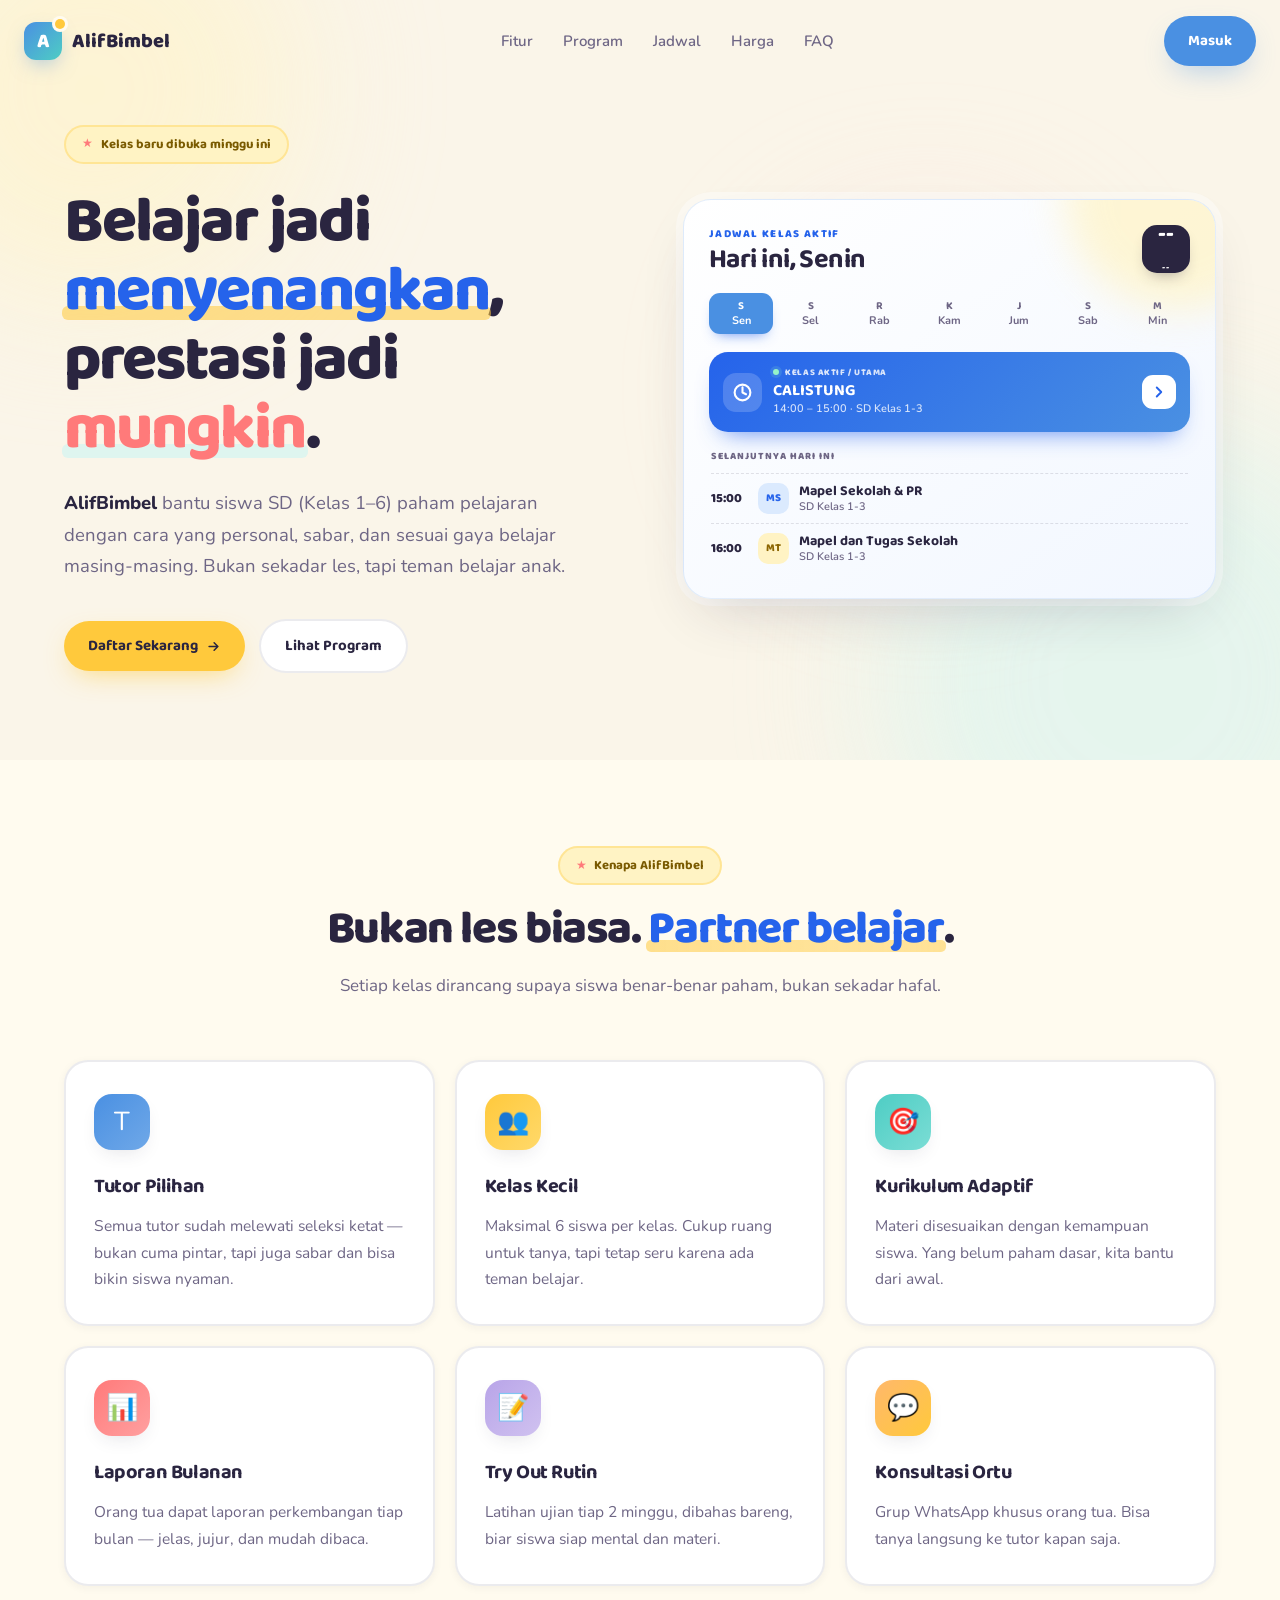
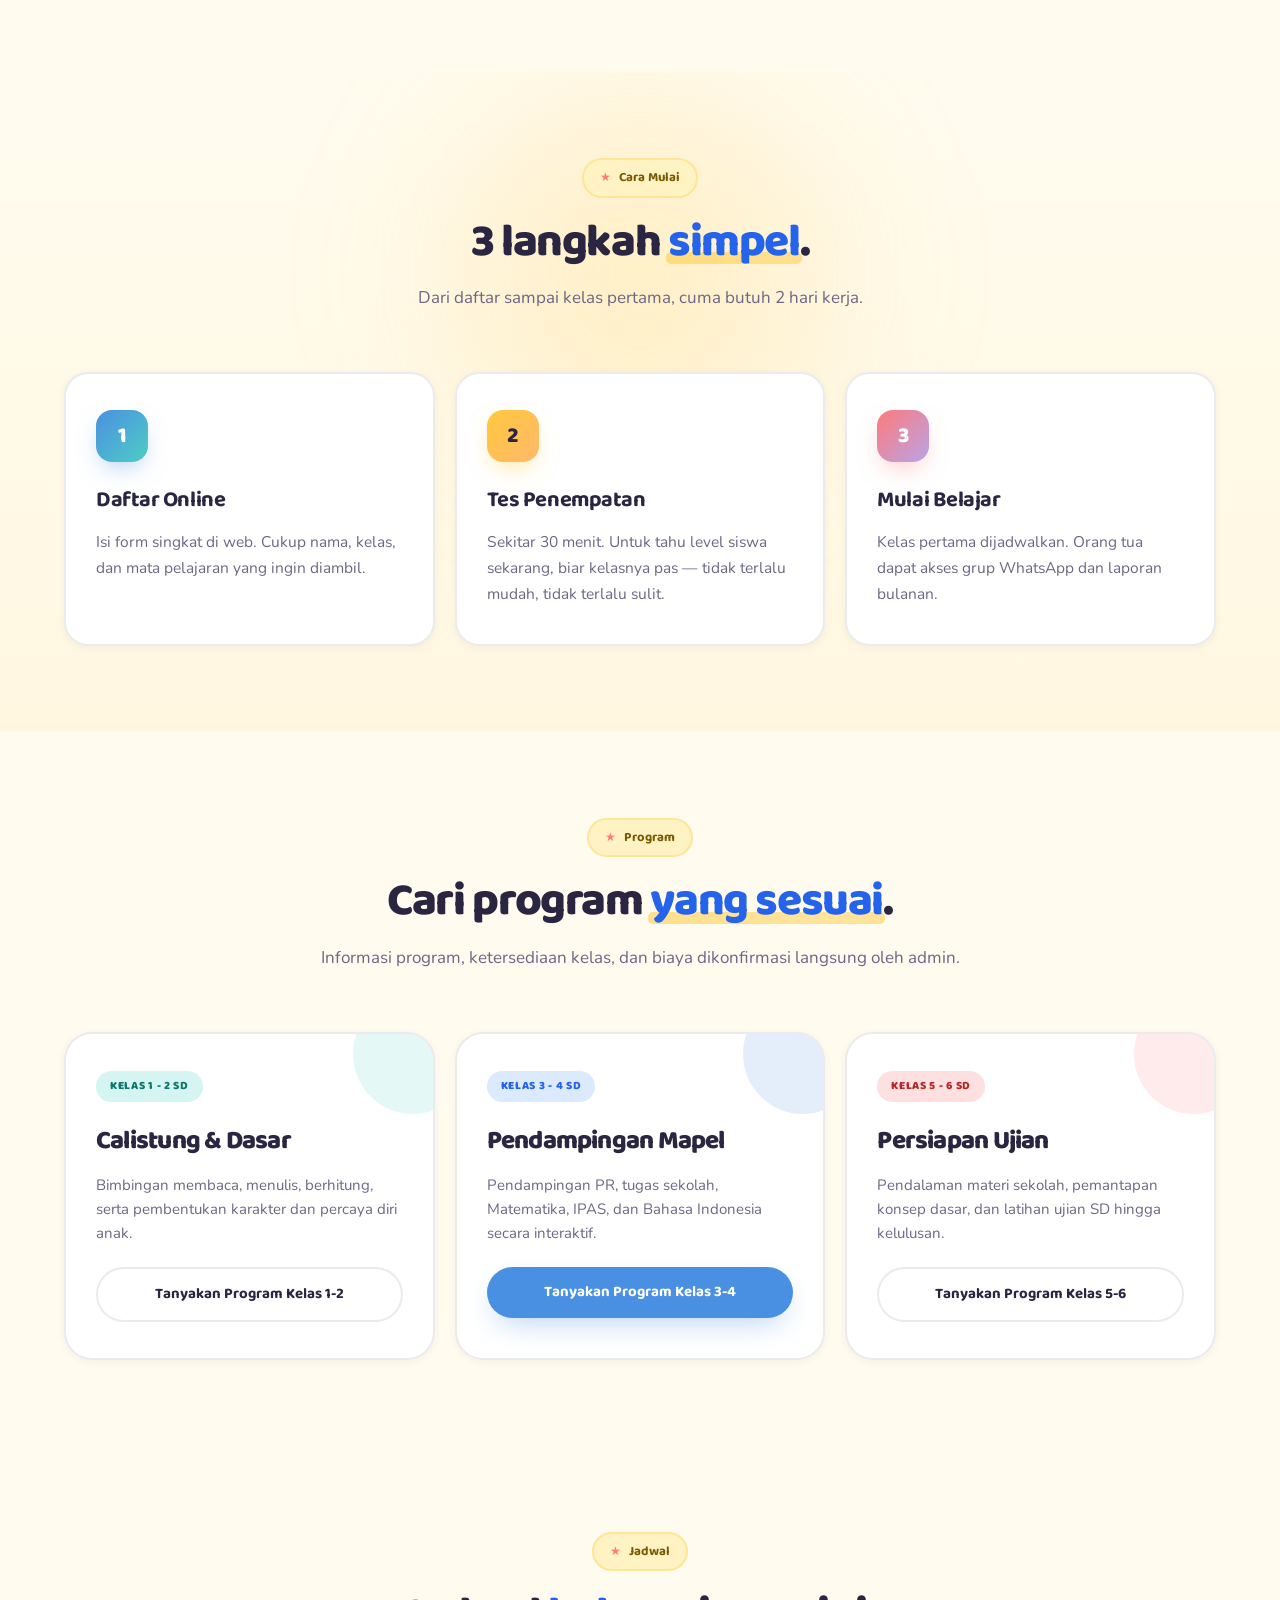
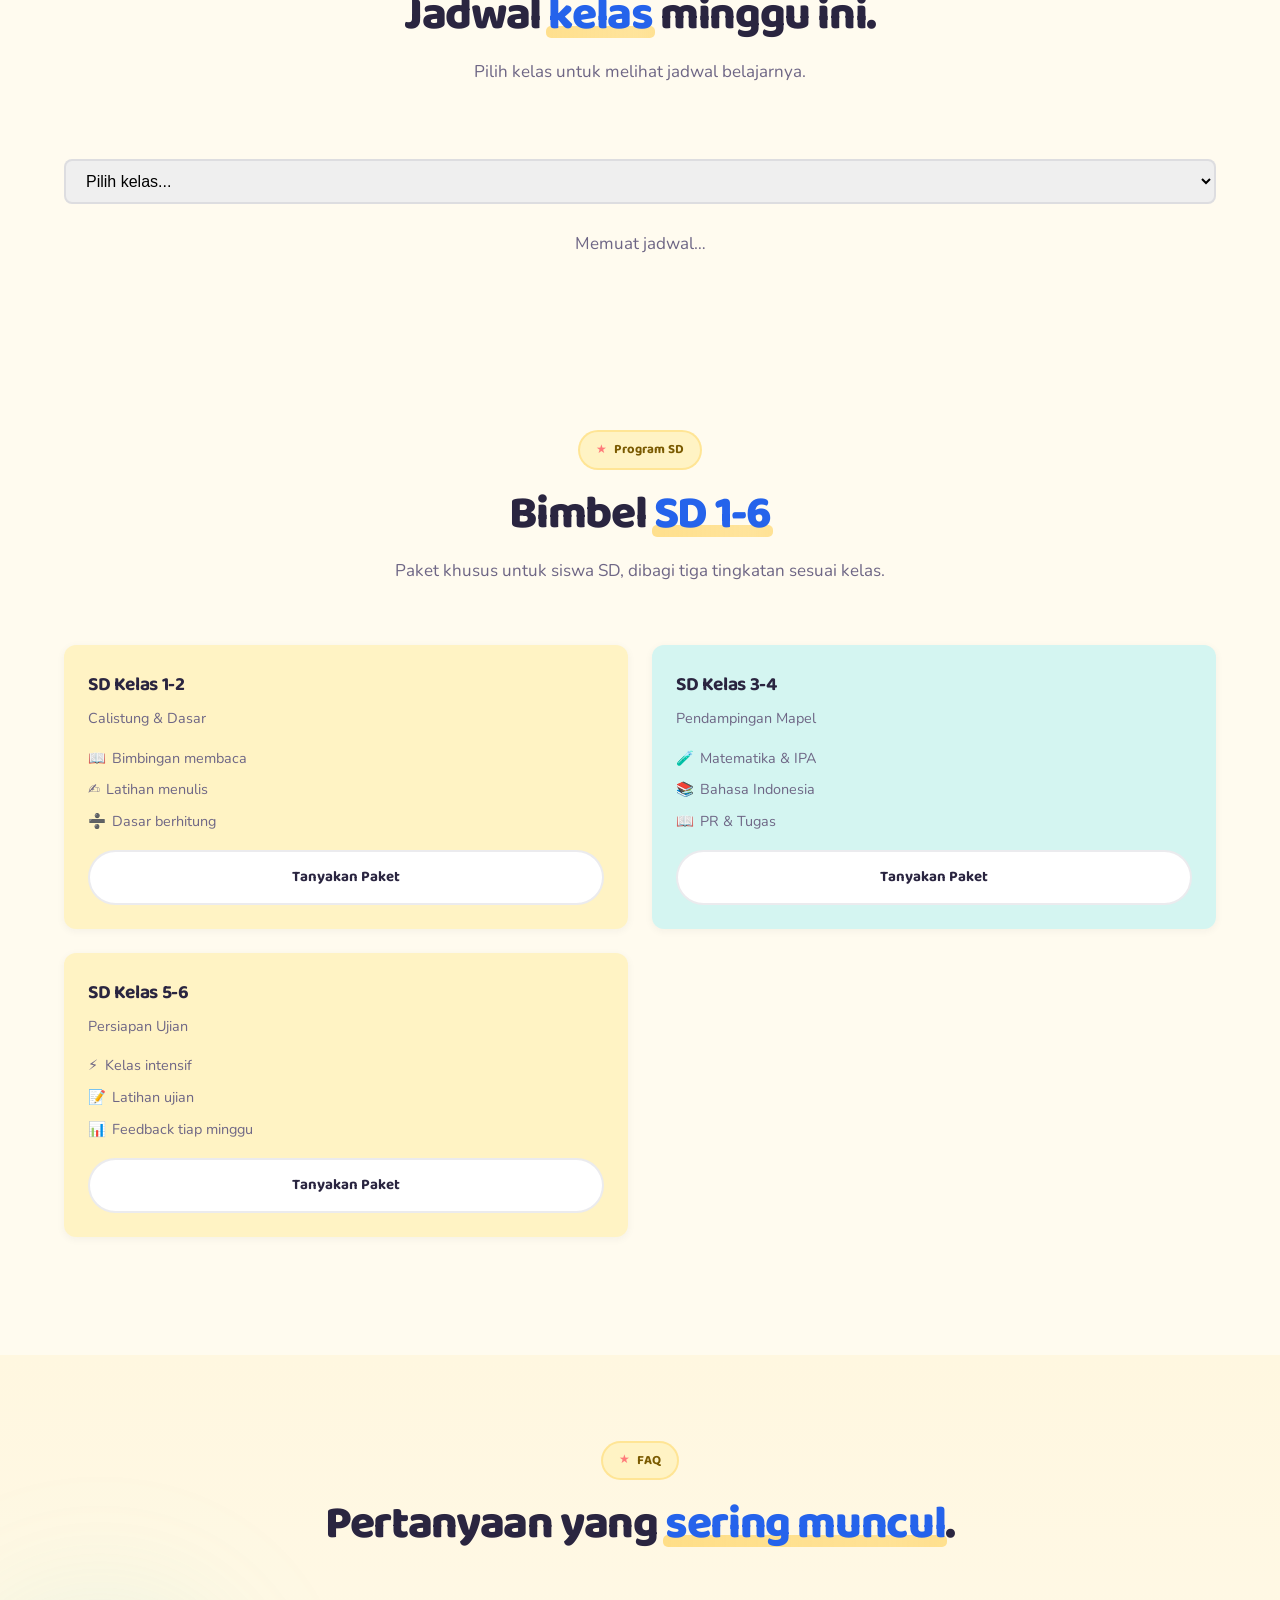
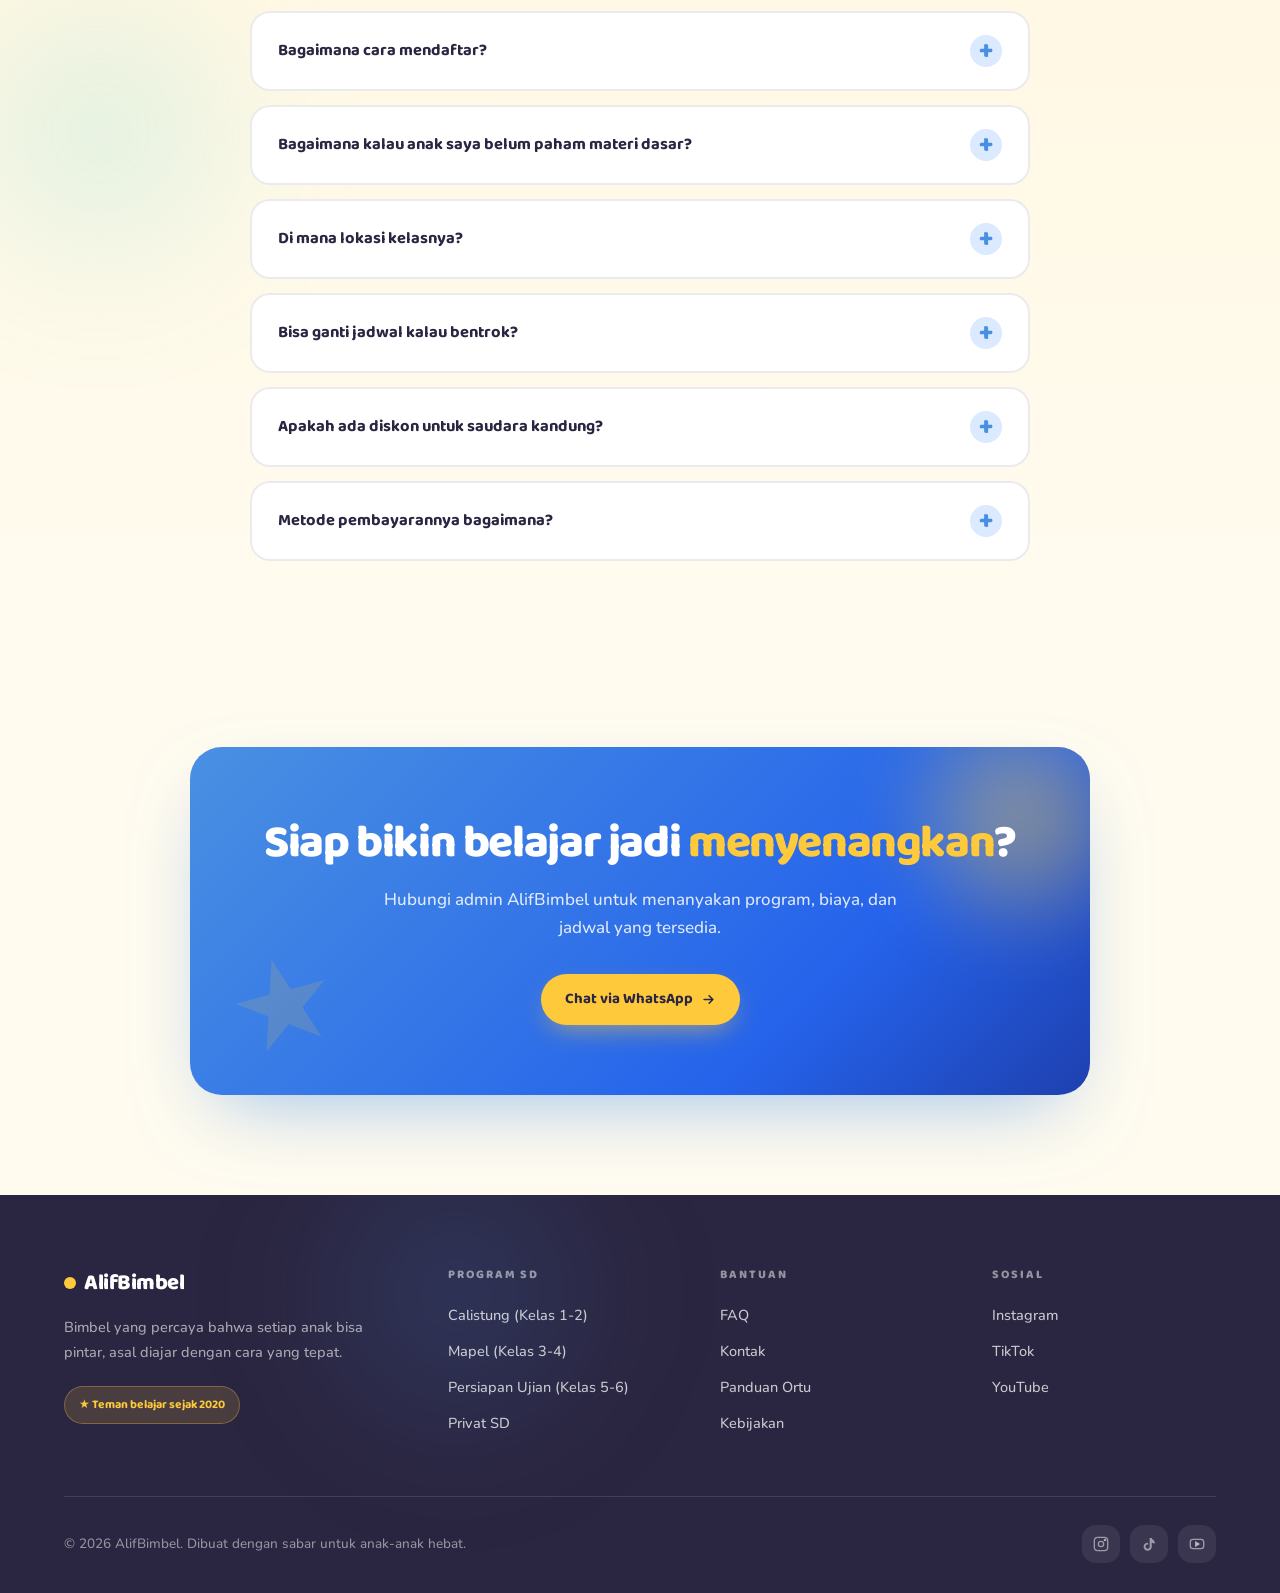
==== commit 1764b092: "Add files via upload" ====
--- a/index.html
+++ b/index.html
@@ -187,16 +187,23 @@
 }
 .hero-trust .lbl{font-size:13.5px;color:var(--muted);font-weight:600}
 
-/* style for empty schedule preview */
-.schedule-preview__empty{
-  padding:12px 16px;
-  border-radius:12px;
-  background:rgba(74,144,226,.06);
-  font-size:13px;
-  color:var(--muted);
-  text-align:center;
-}
-
+/* ==== NEW UI: price columns ==== */
+.kelas-grid{display:grid;grid-template-columns:repeat(2,1fr);gap:1.5rem;margin:2rem 0}
+.kelas-col{background:#fff;border-radius:12px;padding:1.5rem;box-shadow:var(--shadow-sm);transition:transform .3s var(--ease-out)}
+.kelas-col.private{background:var(--yellow-soft)}
+.kelas-col.regular{background:var(--mint-soft)}
+.kelas-col h3{margin:0 0 .4rem;font-size:1.2rem}
+.kelas-col .who{font-size:.9rem;color:var(--muted);margin-bottom:.6rem}
+.kelas-col .price-amount{font-size:1.4rem;font-weight:800;margin: .4rem 0}
+.kelas-col .price-amount span{font-size:.8rem;vertical-align:super}
+.kelas-col .btn{width:100%;justify-content:center}
+.kelas-col .pop-tag{background:var(--yellow);color:#fff;padding:2px 6px;border-radius:4px;font-size:.75rem;font-weight:600;margin-bottom:.5rem;display:inline-block}
+/* animation */
+.kelas-col{animation:pcIn .55s var(--ease-out) both;animation-delay:var(--i)}
+@keyframes pcIn{from{opacity:0;transform:translateY(12px)}to{opacity:1;transform:none}}
+/* dropdown jadwal */
+#jadwal select{width:100%;padding:.7rem 1rem;border:2px solid var(--line);border-radius:8px;font-size:1rem;margin-top:.8rem}
+#jadwal .detail{margin-top:.8rem;padding:.8rem;background:#fff;border-radius:8px;box-shadow:var(--shadow-sm)}
 .hero-visual{position:relative}
 .mockup{
   position:relative;border-radius:28px;overflow:hidden;
@@ -1109,6 +1116,23 @@
   to { transform: rotate(360deg); }
 }
 
+/* ==== NEW STYLE: price columns & feature list ==== */
+.kelas-grid{display:grid;grid-template-columns:repeat(2,1fr);gap:1.5rem;margin:2rem 0}
+.kelas-col{background:#fff;border-radius:12px;padding:1.5rem;box-shadow:var(--shadow-sm);transition:transform .3s var(--ease-out)}
+.kelas-col.private{background:var(--yellow-soft)}
+.kelas-col.regular{background:var(--mint-soft)}
+.kelas-col h3{margin:0 0 .4rem;font-size:1.2rem}
+.kelas-col .who{font-size:.9rem;color:var(--muted);margin-bottom:.6rem}
+.kelas-col .price-amount{font-size:1.4rem;font-weight:800;margin:.4rem 0}
+.kelas-col .price-amount span{font-size:.8rem;vertical-align:super}
+.kelas-col .btn{width:100%;justify-content:center}
+.kelas-col .pop-tag{background:var(--yellow);color:#fff;padding:2px 6px;border-radius:4px;font-size:.75rem;font-weight:600;margin-bottom:.5rem;display:inline-block}
+.kelas-col .feature-list{list-style:none;margin:1rem 0;padding:0;display:grid;gap:.5rem;font-size:.9rem;color:var(--muted)}
+.kelas-col .feature-icon{margin-right:.4rem}
+/* animation */
+.kelas-col{animation:pcIn .55s var(--ease-out) both;animation-delay:var(--i)}
+@keyframes pcIn{from{opacity:0;transform:translateY(12px)}to{opacity:1;transform:none}}
+
 </style>
 </head>
 <body>
@@ -1333,11 +1357,43 @@
 <section id="harga">
   <div class="wrap">
     <div class="section-head">
-      <div class="eyebrow reveal">Biaya</div>
-      <h2 class="reveal">Informasi biaya <span class="hl">dari admin</span>.</h2>
-      <p class="reveal">Biaya dan pilihan layanan dikonfirmasi langsung agar sesuai informasi terbaru.</p>
+      <div class="eyebrow reveal">Program SD</div>
+      <h2 class="reveal">Bimbel <span class="hl">SD 1‑6</span></h2>
+      <p class="reveal">Paket khusus untuk siswa SD, dibagi tiga tingkatan sesuai kelas.</p>
     </div>
-    <div class="pricing-grid" id="priceGrid"></div>
+    <!-- three SD packages, no price displayed -->
+    <div class="kelas-grid" id="sdPackages">
+      <div class="kelas-col private" style="animation-delay:0ms" tabindex="0">
+        <h3>SD Kelas 1‑2</h3>
+        <div class="who">Calistung &amp; Dasar</div>
+        <ul class="feature-list">
+          <li><span class="feature-icon">📖</span>Bimbingan membaca</li>
+          <li><span class="feature-icon">✍️</span>Latihan menulis</li>
+          <li><span class="feature-icon">➗</span>Dasar berhitung</li>
+        </ul>
+        <a href="#daftar" class="btn btn-ghost">Tanyakan Paket</a>
+      </div>
+      <div class="kelas-col regular" style="animation-delay:80ms" tabindex="0">
+        <h3>SD Kelas 3‑4</h3>
+        <div class="who">Pendampingan Mapel</div>
+        <ul class="feature-list">
+          <li><span class="feature-icon">🧪</span>Matematika &amp; IPA</li>
+          <li><span class="feature-icon">📚</span>Bahasa Indonesia</li>
+          <li><span class="feature-icon">📖</span>PR &amp; Tugas</li>
+        </ul>
+        <a href="#daftar" class="btn btn-ghost">Tanyakan Paket</a>
+      </div>
+      <div class="kelas-col private" style="animation-delay:160ms" tabindex="0">
+        <h3>SD Kelas 5‑6</h3>
+        <div class="who">Persiapan Ujian</div>
+        <ul class="feature-list">
+          <li><span class="feature-icon">⚡</span>Kelas intensif</li>
+          <li><span class="feature-icon">📝</span>Latihan ujian</li>
+          <li><span class="feature-icon">📊</span>Feedback tiap minggu</li>
+        </ul>
+        <a href="#daftar" class="btn btn-ghost">Tanyakan Paket</a>
+      </div>
+    </div>
   </div>
 </section>
 
@@ -1715,7 +1771,42 @@
  });
 }
 
-fetch("https://alief-worker.aliefbimbel.workers.dev/api/public/jadwal").then(function(r){return r.json()}).then(function(d){D=d.jadwal||[];draw();drawHero(D);}).catch(function(){g.innerHTML='<p class="jd-empty">Jadwal belum bisa dimuat.</p>';drawHero(D);});
+// Initialize dropdown for schedule selection (replace tabs)
+(function(){
+  const select=document.createElement('select');
+  select.id='jadwalSelect';
+  select.setAttribute('aria-label','Pilih kelas');
+  const placeholder=document.createElement('option');
+  placeholder.textContent='Pilih kelas...';
+  placeholder.disabled=true;placeholder.selected=true;
+  select.appendChild(placeholder);
+  // populate options from fetched data (global D)
+  const classes=Array.from(new Set(D.map(d=>d.kelas).filter(Boolean))).sort();
+  classes.forEach(cls=>{
+    const opt=document.createElement('option');
+    opt.value=cls;opt.textContent=cls;
+    select.appendChild(opt);
+  });
+  const container=document.querySelector('#jadwal .wrap');
+  if(container){container.insertBefore(select,container.querySelector('#jdTabs'));}
+  // on change, filter grid
+  select.addEventListener('change',e=>{
+    const val=e.target.value;
+    const filtered=D.filter(item=>item.kelas===val);
+    const grid=document.getElementById('jdGrid');
+    if(grid){
+      if(filtered.length===0){grid.innerHTML='<p class="jd-empty">Tidak ada jadwal untuk '+val+'.</p>';}
+      else{
+        const html=filtered.map(item=>{
+          const time=item.jam+'–'+end(item.jam,item.durasi);
+          return `<div class="jd-it"><b>${item.mapel}</b> <span>${time} · ${item.kelas}</span></div>`;
+        }).join('');
+        grid.innerHTML=html;
+      }
+    }
+  });
+})();
+
 })();
 </script>
 <script>
@@ -1727,32 +1818,53 @@
 })();
 </script>
 <script>
-// Render price list dari /api/public/info (field tarif) — sumber data sama dengan dashboard
+// Enhance price columns with feature list and icons (Claude‑Design, UI‑UX‑Pro‑Max)
 (function(){
-  var grid=document.getElementById('priceGrid');
+  // feature data per package (simplified example)
+  const FEATURES={
+    sd:["Bimbingan membaca","Latihan menulis","Dasar berhitung"],
+    smp:["Matematika dasar","Bahasa Indonesia","Ilmu Pengetahuan Alam"],
+    sma:["Persiapan UN","Kelas lanjutan","Konsultasi nilai"],
+    reguler:["Kelas reguler 3×/minggu","Guru profesional","Materi terstruktur"],
+    intensif:["Kelas intensif 5×/minggu","Latihan ujian penuh","Feedback tiap minggu"],
+    privat:["Tutor ke rumah","Jadwal fleksibel","Materi khusus kebutuhan"]
+  };
+  const ICONS={
+    sd:'📖',
+    smp:'🧪',
+    sma:'🔬',
+    reguler:'🗓️',
+    intensif:'⚡',
+    privat:'🏠'
+  };
+  const grid=document.getElementById('priceGrid');
   if(!grid) return;
-  var LABEL={sd:'Tingkat SD',smp:'Tingkat SMP',sma:'Tingkat SMA',reguler:'Paket Reguler',intensif:'Paket Intensif',privat:'Paket Privat'};
+  const LABEL={sd:'Tingkat SD',smp:'Tingkat SMP',sma:'Tingkat SMA',reguler:'Paket Reguler',intensif:'Paket Intensif',privat:'Paket Privat'};
   fetch('https://alief-worker.aliefbimbel.workers.dev/api/public/info')
-    .then(function(r){if(!r.ok)throw new Error('info tidak tersedia');return r.json();})
-    .then(function(d){
-      var t=d.tarif||{};
-      var DESC={sd:'SD Kelas 1–3',smp:'SMP Kelas 7–9',sma:'SMA Kelas 10–12',reguler:'Jadwal reguler mingguan',intensif:'Persiapan ujian & rapor',privat:'Sesi privat di rumah'};
-      var keys=Object.keys(t).filter(function(k){return t[k]});
+    .then(r=>{if(!r.ok)throw new Error('info tidak tersedia');return r.json();})
+    .then(d=>{
+      const t=d.tarif||{};
+      const DESC={sd:'SD Kelas 1–3',smp:'SMP Kelas 7–9',sma:'SMA Kelas 10–12',reguler:'Jadwal reguler mingguan',intensif:'Persiapan ujian & rapor',privat:'Sesi privat di rumah'};
+      const keys=Object.keys(t).filter(k=>t[k]);
       if(!keys.length){grid.innerHTML='<p class="jd-empty">Belum ada tarif yang diisi.</p>';return;}
-      grid.innerHTML=keys.map(function(k,i){
-        var nama=LABEL[k]||k.charAt(0).toUpperCase()+k.slice(1);
-        var harga=Number(t[k]).toLocaleString('id-ID');
-        var pop=k==='reguler';
-        return '<div class="price-card'+(pop?' pop':'')+'" style="animation-delay:'+(i*80)+'ms" tabindex="0">'+
-          (pop?'<div class="pop-tag">Paling Diminati</div>':'')+
-          '<h3>'+nama+'</h3>'+
-          '<div class="who">'+(DESC[k]||'AlifBimbel')+'</div>'+
-          '<div class="price-amount"><span>Rp</span>'+harga+'<small>/bulan</small></div>'+
-          '<a href="#daftar" class="btn '+(pop?'btn-primary':'btn-ghost')+'">Pilih Paket</a>'+
-        '</div>';
+      grid.innerHTML=keys.map((k,i)=>{
+        const nama=LABEL[k]||k.charAt(0).toUpperCase()+k.slice(1);
+        const harga=Number(t[k]).toLocaleString('id-ID');
+        const isReg=k==='reguler';
+        const colClass=isReg?'kelas-col private':'kelas-col regular';
+        const featureList=FEATURES[k]||[];
+        const featureHtml=featureList.map(f=>`<li><span class="feature-icon">${ICONS[k]||'⭐'}</span>${f}</li>`).join('');
+        return `<div class="${colClass}" style="animation-delay:${i*80}ms" tabindex="0">
+          ${isReg?'<div class="pop-tag">Paling Diminati</div>':''}
+          <h3>${nama}</h3>
+          <div class="who">${DESC[k]||'AlifBimbel'}</div>
+          <div class="price-amount"><span>Rp</span>${harga}<small>/bulan</small></div>
+          <ul class="feature-list">${featureHtml}</ul>
+          <a href="#daftar" class="btn ${isReg?'btn-primary':'btn-ghost'}">Pilih Paket</a>
+        </div>`;
       }).join('');
     })
-    .catch(function(){grid.innerHTML='<p class="jd-empty">Gagal memuat paket harga.</p>';});
+    .catch(()=>{grid.innerHTML='<p class="jd-empty">Gagal memuat paket harga.</p>';});
 })();
 </script>
 
